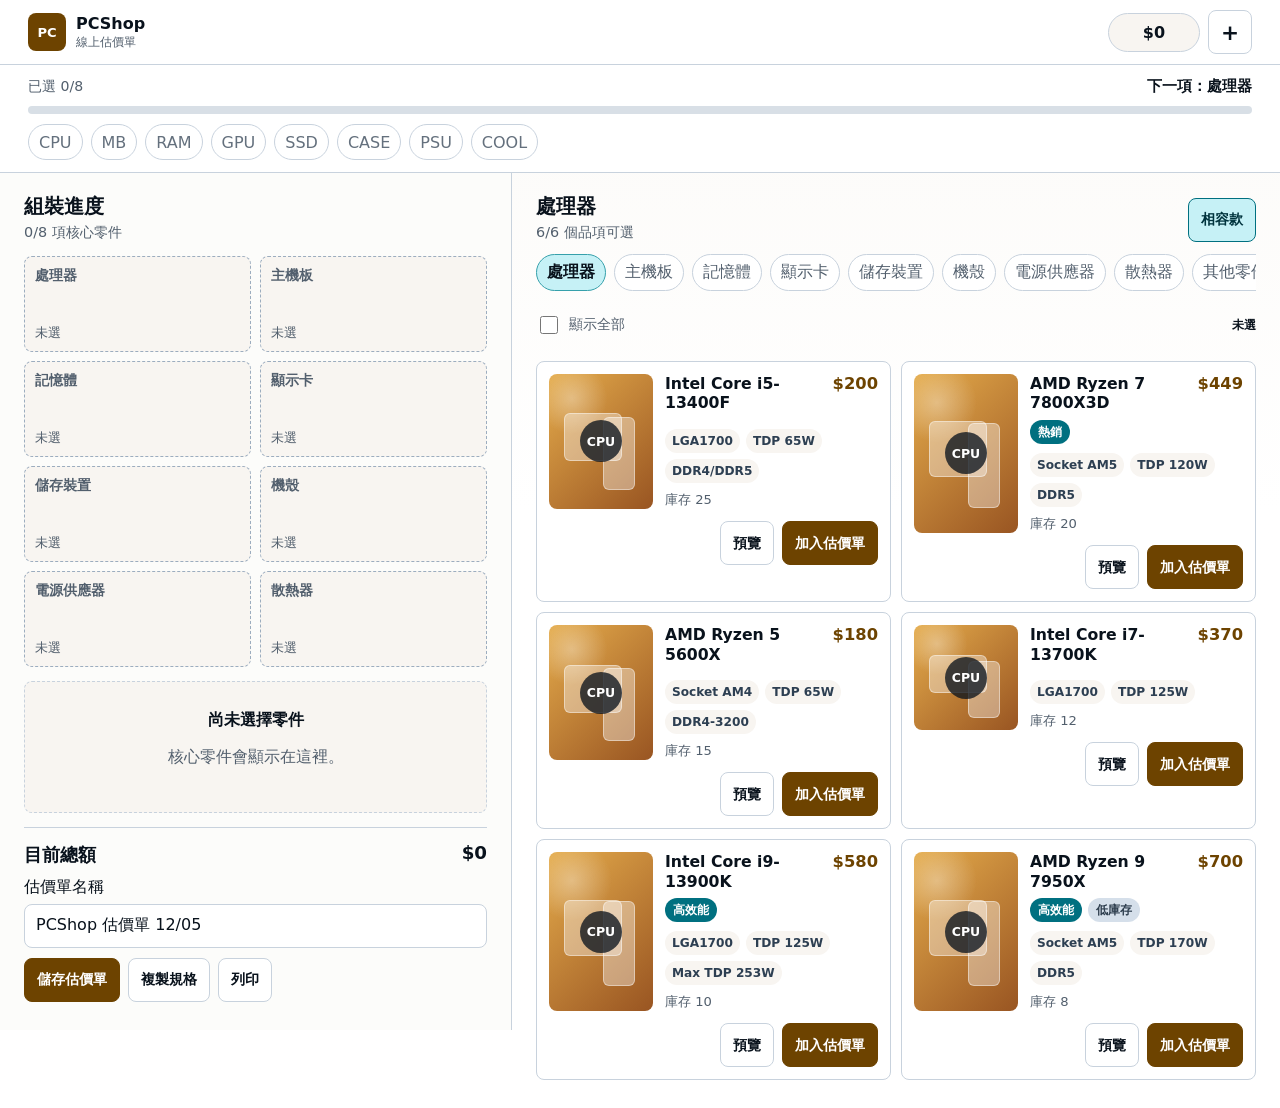
==== index.html @ 43b98b74 "Initial PCShop frontend" ====
<!doctype html>
<html lang="zh-Hant">
  <head>
    <meta charset="UTF-8" />
    <meta name="viewport" content="width=device-width, initial-scale=1.0" />
    <title>PCShop 線上估價單</title>
    <link rel="stylesheet" href="styles.css" />
  </head>
  <body data-view="picker">
    <div class="app-frame">
      <header class="topbar">
        <a class="brand" href="#" aria-label="PCShop 線上估價單首頁">
          <span class="brand-mark" aria-hidden="true">PC</span>
          <span>
            <strong>PCShop</strong>
            <small>線上估價單</small>
          </span>
        </a>
        <div class="topbar-actions">
          <output id="topTotal" class="total-pill" aria-live="polite">$0</output>
          <button class="icon-button" type="button" id="saveQuoteTop" aria-label="儲存估價單" title="儲存估價單">
            <span aria-hidden="true">+</span>
          </button>
        </div>
      </header>

      <section class="progress-strip" aria-label="組裝進度">
        <div class="progress-copy">
          <span id="progressCount">已選 0/8</span>
          <strong id="progressHint">先選擇處理器</strong>
        </div>
        <div class="progress-meter" aria-hidden="true">
          <span id="progressFill"></span>
        </div>
        <div id="progressSteps" class="progress-steps"></div>
      </section>

      <div id="notice" class="notice" hidden></div>

      <main class="app-shell">
        <aside id="overviewPanel" class="overview-panel" aria-label="組裝進度總覽"></aside>
        <section id="workspace" class="workspace" aria-label="挑選零件"></section>
      </main>
    </div>

    <nav class="bottom-nav" aria-label="主要導覽">
      <button type="button" data-view-target="overview" aria-label="組裝進度">
        <span aria-hidden="true">▦</span>
        <b>進度</b>
      </button>
      <button type="button" data-view-target="picker" aria-label="挑選零件">
        <span aria-hidden="true">⌕</span>
        <b>挑選</b>
      </button>
      <button type="button" data-view-target="saved" aria-label="我的估價單">
        <span aria-hidden="true">□</span>
        <b>估價單</b>
      </button>
    </nav>

    <dialog id="productDialog" class="product-dialog" aria-label="產品完整介紹"></dialog>

    <script src="script.js" defer></script>
  </body>
</html>
---- styles.css ----
:root {
  color-scheme: light;
  --bg: oklch(1 0 0);
  --surface: oklch(0.972 0.006 80);
  --surface-strong: oklch(0.94 0.012 80);
  --ink: oklch(0.18 0.025 250);
  --muted: oklch(0.48 0.028 250);
  --line: oklch(0.86 0.018 250);
  --primary: oklch(0.62 0.14 78);
  --primary-dark: oklch(0.42 0.105 76);
  --accent: oklch(0.48 0.13 205);
  --accent-soft: oklch(0.93 0.045 205);
  --danger: oklch(0.56 0.18 28);
  --danger-soft: oklch(0.95 0.045 28);
  --warning: oklch(0.72 0.145 82);
  --warning-soft: oklch(0.96 0.055 88);
  --success: oklch(0.55 0.13 154);
  --success-soft: oklch(0.94 0.05 154);
  --radius: 8px;
  --shadow-tight: 0 4px 8px oklch(0.3 0.03 250 / 0.08);
  --tap: 44px;
  font-family: Inter, ui-sans-serif, system-ui, -apple-system, BlinkMacSystemFont, "Segoe UI", sans-serif;
}

* {
  box-sizing: border-box;
}

html {
  min-height: 100%;
  background: var(--bg);
  color: var(--ink);
}

body {
  min-height: 100%;
  margin: 0;
  background:
    linear-gradient(180deg, oklch(0.985 0.004 80), var(--bg) 32rem),
    var(--bg);
  color: var(--ink);
}

button,
input {
  font: inherit;
}

button {
  cursor: pointer;
}

button:disabled {
  cursor: not-allowed;
}

button:focus-visible,
a:focus-visible,
summary:focus-visible,
input:focus-visible {
  outline: 3px solid oklch(0.74 0.13 205 / 0.55);
  outline-offset: 2px;
}

.app-frame {
  min-height: 100vh;
  padding-bottom: 82px;
}

.topbar {
  position: sticky;
  top: 0;
  z-index: 20;
  display: flex;
  align-items: center;
  justify-content: space-between;
  gap: 16px;
  min-height: 64px;
  padding: 10px max(16px, env(safe-area-inset-left)) 10px max(16px, env(safe-area-inset-right));
  background: oklch(1 0 0 / 0.94);
  border-bottom: 1px solid var(--line);
  backdrop-filter: blur(10px);
}

.brand {
  display: inline-flex;
  align-items: center;
  gap: 10px;
  color: inherit;
  text-decoration: none;
}

.brand-mark {
  display: grid;
  place-items: center;
  width: 38px;
  height: 38px;
  border-radius: var(--radius);
  background: var(--primary-dark);
  color: white;
  font-size: 0.82rem;
  font-weight: 800;
  letter-spacing: 0;
}

.brand strong,
.brand small {
  display: block;
  line-height: 1.1;
}

.brand strong {
  font-size: 1rem;
}

.brand small {
  margin-top: 3px;
  color: var(--muted);
  font-size: 0.78rem;
}

.topbar-actions {
  display: inline-flex;
  align-items: center;
  gap: 8px;
}

.total-pill {
  min-width: 92px;
  padding: 9px 12px;
  border: 1px solid var(--line);
  border-radius: 999px;
  background: var(--surface);
  color: var(--ink);
  font-weight: 800;
  text-align: center;
}

.icon-button {
  display: inline-grid;
  place-items: center;
  width: var(--tap);
  height: var(--tap);
  border: 1px solid var(--line);
  border-radius: var(--radius);
  background: var(--bg);
  color: var(--ink);
  font-size: 1.35rem;
  font-weight: 700;
}

.icon-button:hover,
.ghost-button:hover,
.secondary-button:hover {
  border-color: oklch(0.73 0.06 250);
  background: var(--surface);
}

.progress-strip {
  position: sticky;
  top: 64px;
  z-index: 18;
  display: grid;
  gap: 10px;
  padding: 12px 16px;
  background: oklch(1 0 0 / 0.92);
  border-bottom: 1px solid var(--line);
  backdrop-filter: blur(10px);
}

.progress-copy {
  display: flex;
  align-items: baseline;
  justify-content: space-between;
  gap: 12px;
  color: var(--muted);
  font-size: 0.88rem;
}

.progress-copy strong {
  color: var(--ink);
  font-size: 0.92rem;
  text-align: right;
}

.progress-meter {
  height: 8px;
  overflow: hidden;
  border-radius: 999px;
  background: oklch(0.9 0.012 250);
}

.progress-meter span {
  display: block;
  width: 0%;
  height: 100%;
  border-radius: inherit;
  background: linear-gradient(90deg, var(--primary-dark), var(--accent));
  transition: width 180ms ease-out;
}

.progress-steps,
.category-tabs {
  display: flex;
  gap: 8px;
  overflow-x: auto;
  scrollbar-width: none;
  -webkit-overflow-scrolling: touch;
}

.progress-steps::-webkit-scrollbar,
.category-tabs::-webkit-scrollbar {
  display: none;
}

.step-button,
.category-tab {
  min-height: 36px;
  padding: 7px 10px;
  border: 1px solid var(--line);
  border-radius: 999px;
  background: var(--bg);
  color: var(--muted);
  white-space: nowrap;
}

.step-button.is-selected,
.category-tab.is-active {
  border-color: oklch(0.65 0.095 205);
  background: var(--accent-soft);
  color: var(--ink);
  font-weight: 750;
}

.step-button.is-empty {
  color: oklch(0.54 0.025 250);
}

.notice {
  position: sticky;
  top: 154px;
  z-index: 19;
  margin: 0;
  padding: 10px 16px;
  border-bottom: 1px solid;
  font-weight: 700;
}

.notice.is-danger {
  border-color: oklch(0.76 0.08 28);
  background: var(--danger-soft);
  color: oklch(0.38 0.14 28);
}

.notice.is-warning {
  border-color: oklch(0.8 0.12 82);
  background: var(--warning-soft);
  color: oklch(0.35 0.085 72);
}

.notice.is-success {
  border-color: oklch(0.78 0.08 154);
  background: var(--success-soft);
  color: oklch(0.34 0.09 154);
}

.app-shell {
  display: block;
}

.overview-panel,
.workspace {
  padding: 16px;
}

body[data-view="picker"] .overview-panel,
body[data-view="saved"] .overview-panel {
  display: none;
}

body[data-view="overview"] .workspace {
  display: none;
}

.view-header {
  display: grid;
  gap: 12px;
  margin-bottom: 14px;
}

.view-heading {
  display: flex;
  align-items: flex-end;
  justify-content: space-between;
  gap: 12px;
}

.view-heading h1,
.view-heading h2,
.panel-title h2 {
  margin: 0;
  color: var(--ink);
  font-size: 1.24rem;
  line-height: 1.2;
  text-wrap: balance;
}

.view-heading p,
.panel-title p {
  margin: 4px 0 0;
  color: var(--muted);
  font-size: 0.9rem;
}

.toolbar {
  display: flex;
  align-items: center;
  justify-content: space-between;
  gap: 10px;
}

.switch-control {
  display: inline-flex;
  align-items: center;
  gap: 8px;
  min-height: var(--tap);
  color: var(--muted);
  font-size: 0.88rem;
}

.switch-control input {
  width: 18px;
  height: 18px;
  accent-color: var(--accent);
}

.product-list {
  display: grid;
  gap: 10px;
}

.product-card,
.selected-row,
.quote-row {
  border: 1px solid var(--line);
  border-radius: var(--radius);
  background: var(--bg);
}

.product-card {
  overflow: hidden;
  transition: border-color 160ms ease-out, background-color 160ms ease-out, transform 160ms ease-out;
}

.product-card.is-incompatible {
  background: oklch(0.98 0.004 250);
}

.product-card.is-incompatible .product-summary {
  opacity: 0.62;
}

.product-card.is-selected {
  border-color: var(--accent);
  background: oklch(0.985 0.012 205);
}

.product-card.is-expanded {
  border-color: oklch(0.7 0.09 205);
}

.product-summary {
  display: grid;
  grid-template-columns: 86px minmax(0, 1fr);
  gap: 12px;
  min-height: 112px;
  padding: 12px;
}

.product-art {
  position: relative;
  display: grid;
  place-items: center;
  overflow: hidden;
  min-height: 86px;
  border-radius: var(--radius);
  background:
    radial-gradient(circle at 22% 18%, oklch(1 0 0 / 0.34), transparent 26%),
    linear-gradient(135deg, var(--art-a), var(--art-b));
}

.product-art::before,
.product-art::after {
  content: "";
  position: absolute;
  border-radius: 6px;
  background: oklch(1 0 0 / 0.38);
  border: 1px solid oklch(1 0 0 / 0.42);
}

.product-art::before {
  width: 54%;
  height: 34%;
  transform: translate(-8px, -4px);
}

.product-art::after {
  width: 28%;
  height: 52%;
  transform: translate(18px, 12px);
}

.product-art span {
  position: relative;
  z-index: 1;
  display: grid;
  place-items: center;
  width: 42px;
  height: 42px;
  border-radius: 50%;
  background: oklch(0.18 0.025 250 / 0.76);
  color: white;
  font-size: 0.78rem;
  font-weight: 850;
  letter-spacing: 0;
}

.tone-amber { --art-a: oklch(0.78 0.13 78); --art-b: oklch(0.52 0.11 54); }
.tone-blue { --art-a: oklch(0.66 0.12 224); --art-b: oklch(0.42 0.11 250); }
.tone-violet { --art-a: oklch(0.64 0.13 292); --art-b: oklch(0.42 0.1 250); }
.tone-green { --art-a: oklch(0.68 0.12 150); --art-b: oklch(0.48 0.1 180); }
.tone-cyan { --art-a: oklch(0.72 0.12 205); --art-b: oklch(0.48 0.12 230); }
.tone-red { --art-a: oklch(0.69 0.14 28); --art-b: oklch(0.5 0.12 12); }
.tone-slate { --art-a: oklch(0.58 0.06 250); --art-b: oklch(0.34 0.04 250); }
.tone-teal { --art-a: oklch(0.68 0.12 178); --art-b: oklch(0.43 0.09 198); }
.tone-neutral { --art-a: oklch(0.7 0.035 250); --art-b: oklch(0.44 0.035 250); }

.product-main {
  min-width: 0;
}

.product-title-line {
  display: flex;
  align-items: flex-start;
  justify-content: space-between;
  gap: 8px;
}

.product-title-line h3 {
  margin: 0;
  font-size: 0.98rem;
  line-height: 1.25;
  text-wrap: pretty;
}

.price {
  color: var(--primary-dark);
  font-size: 1.02rem;
  font-weight: 850;
  white-space: nowrap;
}

.badges,
.spec-chips,
.issue-list {
  display: flex;
  flex-wrap: wrap;
  gap: 6px;
}

.badges {
  margin-top: 7px;
}

.badge,
.chip,
.status-pill {
  display: inline-flex;
  align-items: center;
  min-height: 24px;
  border-radius: 999px;
  font-size: 0.76rem;
  font-weight: 750;
  line-height: 1;
}

.badge {
  padding: 5px 8px;
  background: var(--accent);
  color: white;
}

.badge.is-restrict {
  background: var(--danger);
}

.badge.is-muted {
  background: oklch(0.9 0.018 250);
  color: oklch(0.36 0.035 250);
}

.spec-chips {
  margin-top: 9px;
}

.chip {
  padding: 5px 7px;
  background: var(--surface);
  color: oklch(0.36 0.04 250);
}

.stock-line {
  margin: 8px 0 0;
  color: var(--muted);
  font-size: 0.82rem;
}

.card-actions,
.detail-actions,
.quote-actions {
  display: flex;
  gap: 8px;
  align-items: center;
  flex-wrap: wrap;
}

.card-actions {
  grid-column: 1 / -1;
  justify-content: flex-end;
}

.primary-button,
.secondary-button,
.ghost-button,
.danger-button {
  display: inline-flex;
  align-items: center;
  justify-content: center;
  gap: 7px;
  min-height: var(--tap);
  padding: 9px 12px;
  border-radius: var(--radius);
  font-size: 0.9rem;
  font-weight: 800;
  text-decoration: none;
}

.primary-button {
  border: 1px solid var(--primary-dark);
  background: var(--primary-dark);
  color: white;
}

.primary-button:hover {
  background: oklch(0.36 0.105 76);
}

.primary-button:disabled {
  border-color: oklch(0.8 0.018 250);
  background: oklch(0.9 0.012 250);
  color: oklch(0.52 0.025 250);
}

.secondary-button {
  border: 1px solid var(--accent);
  background: var(--accent-soft);
  color: oklch(0.28 0.085 205);
}

.ghost-button {
  border: 1px solid var(--line);
  background: var(--bg);
  color: var(--ink);
}

.danger-button {
  border: 1px solid oklch(0.68 0.11 28);
  background: var(--danger-soft);
  color: oklch(0.36 0.13 28);
}

.product-extra {
  display: grid;
  gap: 12px;
  padding: 0 12px 12px;
}

.mini-gallery {
  display: grid;
  grid-template-columns: repeat(3, minmax(0, 1fr));
  gap: 8px;
}

.gallery-tile {
  min-height: 72px;
  border-radius: var(--radius);
  background:
    linear-gradient(135deg, oklch(1 0 0 / 0.36), transparent),
    linear-gradient(135deg, var(--art-a), var(--art-b));
  border: 1px solid oklch(1 0 0 / 0.42);
}

.spec-table {
  display: grid;
  grid-template-columns: repeat(2, minmax(0, 1fr));
  gap: 8px;
}

.spec-item {
  min-height: 52px;
  padding: 9px;
  border-radius: var(--radius);
  background: var(--surface);
}

.spec-item dt {
  color: var(--muted);
  font-size: 0.75rem;
}

.spec-item dd {
  margin: 4px 0 0;
  font-weight: 800;
}

.issue-list {
  margin: 0;
  padding: 0;
  list-style: none;
}

.issue-list li {
  width: 100%;
  padding: 9px 10px;
  border-radius: var(--radius);
  font-size: 0.88rem;
  font-weight: 700;
}

.issue-list .hard {
  background: var(--danger-soft);
  color: oklch(0.36 0.13 28);
}

.issue-list .soft {
  background: var(--warning-soft);
  color: oklch(0.34 0.08 72);
}

.panel-title {
  margin-bottom: 14px;
}

.build-map {
  display: grid;
  grid-template-columns: repeat(2, minmax(0, 1fr));
  gap: 9px;
  margin-bottom: 14px;
}

.part-slot {
  display: grid;
  align-content: space-between;
  min-height: 96px;
  padding: 10px;
  border: 1px dashed oklch(0.74 0.032 250);
  border-radius: var(--radius);
  background: var(--surface);
  color: var(--muted);
  text-align: left;
}

.part-slot.is-filled {
  border-style: solid;
  border-color: oklch(0.69 0.09 205);
  background: var(--accent-soft);
  color: var(--ink);
}

.part-slot b {
  display: block;
  font-size: 0.86rem;
}

.part-slot span {
  display: block;
  margin-top: 8px;
  font-size: 0.8rem;
  line-height: 1.25;
}

.selected-list,
.quote-list {
  display: grid;
  gap: 9px;
}

.selected-row,
.quote-row {
  display: grid;
  gap: 8px;
  padding: 10px;
}

.selected-row-header,
.quote-row-header {
  display: flex;
  justify-content: space-between;
  gap: 8px;
}

.selected-row h3,
.quote-row h3 {
  margin: 0;
  font-size: 0.92rem;
}

.selected-row p,
.quote-row p {
  margin: 3px 0 0;
  color: var(--muted);
  font-size: 0.82rem;
}

.quote-total {
  display: grid;
  gap: 10px;
  margin-top: 14px;
  padding-top: 14px;
  border-top: 1px solid var(--line);
}

.quote-total strong {
  display: flex;
  justify-content: space-between;
  gap: 12px;
  font-size: 1.14rem;
}

.quote-name {
  display: grid;
  gap: 6px;
}

.quote-name label {
  color: var(--muted);
  font-size: 0.82rem;
  font-weight: 750;
}

.quote-name input {
  width: 100%;
  min-height: var(--tap);
  padding: 9px 11px;
  border: 1px solid var(--line);
  border-radius: var(--radius);
  background: var(--bg);
  color: var(--ink);
}

.empty-state,
.loading-state {
  padding: 28px 16px;
  border: 1px dashed var(--line);
  border-radius: var(--radius);
  background: var(--surface);
  color: var(--muted);
  text-align: center;
}

.empty-state h2,
.loading-state h2 {
  margin: 0 0 8px;
  color: var(--ink);
  font-size: 1rem;
}

.bottom-nav {
  position: fixed;
  right: 0;
  bottom: 0;
  left: 0;
  z-index: 30;
  display: grid;
  grid-template-columns: repeat(3, 1fr);
  padding: 8px max(12px, env(safe-area-inset-right)) max(8px, env(safe-area-inset-bottom)) max(12px, env(safe-area-inset-left));
  border-top: 1px solid var(--line);
  background: oklch(1 0 0 / 0.95);
  backdrop-filter: blur(10px);
}

.bottom-nav button {
  display: grid;
  place-items: center;
  gap: 3px;
  min-height: 52px;
  border: 0;
  border-radius: var(--radius);
  background: transparent;
  color: var(--muted);
  font-size: 0.78rem;
  font-weight: 800;
}

.bottom-nav span {
  font-size: 1.12rem;
  line-height: 1;
}

body[data-view="overview"] .bottom-nav [data-view-target="overview"],
body[data-view="picker"] .bottom-nav [data-view-target="picker"],
body[data-view="saved"] .bottom-nav [data-view-target="saved"] {
  background: var(--accent-soft);
  color: var(--ink);
}

.product-dialog {
  width: min(100vw, 760px);
  max-width: none;
  max-height: none;
  margin: auto;
  padding: 0;
  border: 1px solid var(--line);
  border-radius: 12px;
  background: var(--bg);
  color: var(--ink);
}

.product-dialog::backdrop {
  background: oklch(0.16 0.03 250 / 0.62);
}

.dialog-shell {
  display: grid;
  max-height: min(88vh, 820px);
  overflow: auto;
}

.dialog-hero {
  min-height: 220px;
  padding: 18px;
  background:
    radial-gradient(circle at 78% 24%, oklch(1 0 0 / 0.28), transparent 24%),
    linear-gradient(135deg, var(--art-a), var(--art-b));
  color: white;
}

.dialog-top {
  display: flex;
  justify-content: space-between;
  gap: 12px;
}

.dialog-close {
  display: grid;
  place-items: center;
  width: var(--tap);
  height: var(--tap);
  border: 1px solid oklch(1 0 0 / 0.42);
  border-radius: var(--radius);
  background: oklch(1 0 0 / 0.16);
  color: white;
  font-size: 1.3rem;
}

.dialog-hero h2 {
  max-width: 18ch;
  margin: 42px 0 8px;
  font-size: 1.55rem;
  line-height: 1.15;
  text-wrap: balance;
}

.dialog-hero p {
  max-width: 58ch;
  margin: 0;
  color: oklch(1 0 0 / 0.88);
}

.dialog-body {
  display: grid;
  gap: 16px;
  padding: 16px;
}

.dialog-grid {
  display: grid;
  gap: 12px;
}

.dialog-section h3 {
  margin: 0 0 9px;
  font-size: 1rem;
}

.full-specs {
  width: 100%;
  border-collapse: collapse;
  overflow: hidden;
  border: 1px solid var(--line);
  border-radius: var(--radius);
}

.full-specs th,
.full-specs td {
  padding: 10px;
  border-bottom: 1px solid var(--line);
  text-align: left;
  vertical-align: top;
}

.full-specs th {
  width: 36%;
  color: var(--muted);
  font-weight: 750;
}

.full-specs tr:last-child th,
.full-specs tr:last-child td {
  border-bottom: 0;
}

@media (prefers-reduced-motion: reduce) {
  *,
  *::before,
  *::after {
    scroll-behavior: auto !important;
    transition-duration: 0.001ms !important;
    animation-duration: 0.001ms !important;
    animation-iteration-count: 1 !important;
  }
}

@media (min-width: 720px) {
  .product-list {
    grid-template-columns: repeat(2, minmax(0, 1fr));
  }

  .product-summary {
    grid-template-columns: 104px minmax(0, 1fr);
  }
}

@media (min-width: 1024px) {
  .app-frame {
    padding-bottom: 0;
  }

  .topbar {
    padding-inline: 28px;
  }

  .progress-strip {
    top: 64px;
    padding-inline: 28px;
  }

  .notice {
    top: 154px;
    padding-inline: 28px;
  }

  .app-shell {
    display: grid;
    grid-template-columns: minmax(340px, 40%) minmax(0, 60%);
    align-items: start;
    max-width: 1440px;
    margin: 0 auto;
  }

  body[data-view="picker"] .overview-panel,
  body[data-view="saved"] .overview-panel,
  body[data-view="overview"] .overview-panel {
    position: sticky;
    top: 154px;
    display: block;
    min-height: calc(100vh - 154px);
    border-right: 1px solid var(--line);
    background: oklch(0.99 0.002 80);
  }

  body[data-view="overview"] .workspace {
    display: block;
  }

  .overview-panel,
  .workspace {
    padding: 22px 24px 28px;
  }

  .workspace {
    min-width: 0;
  }

  .bottom-nav {
    display: none;
  }

  .product-list {
    grid-template-columns: repeat(2, minmax(280px, 1fr));
  }

  .dialog-grid {
    grid-template-columns: minmax(0, 1fr) minmax(260px, 0.72fr);
    align-items: start;
  }
}
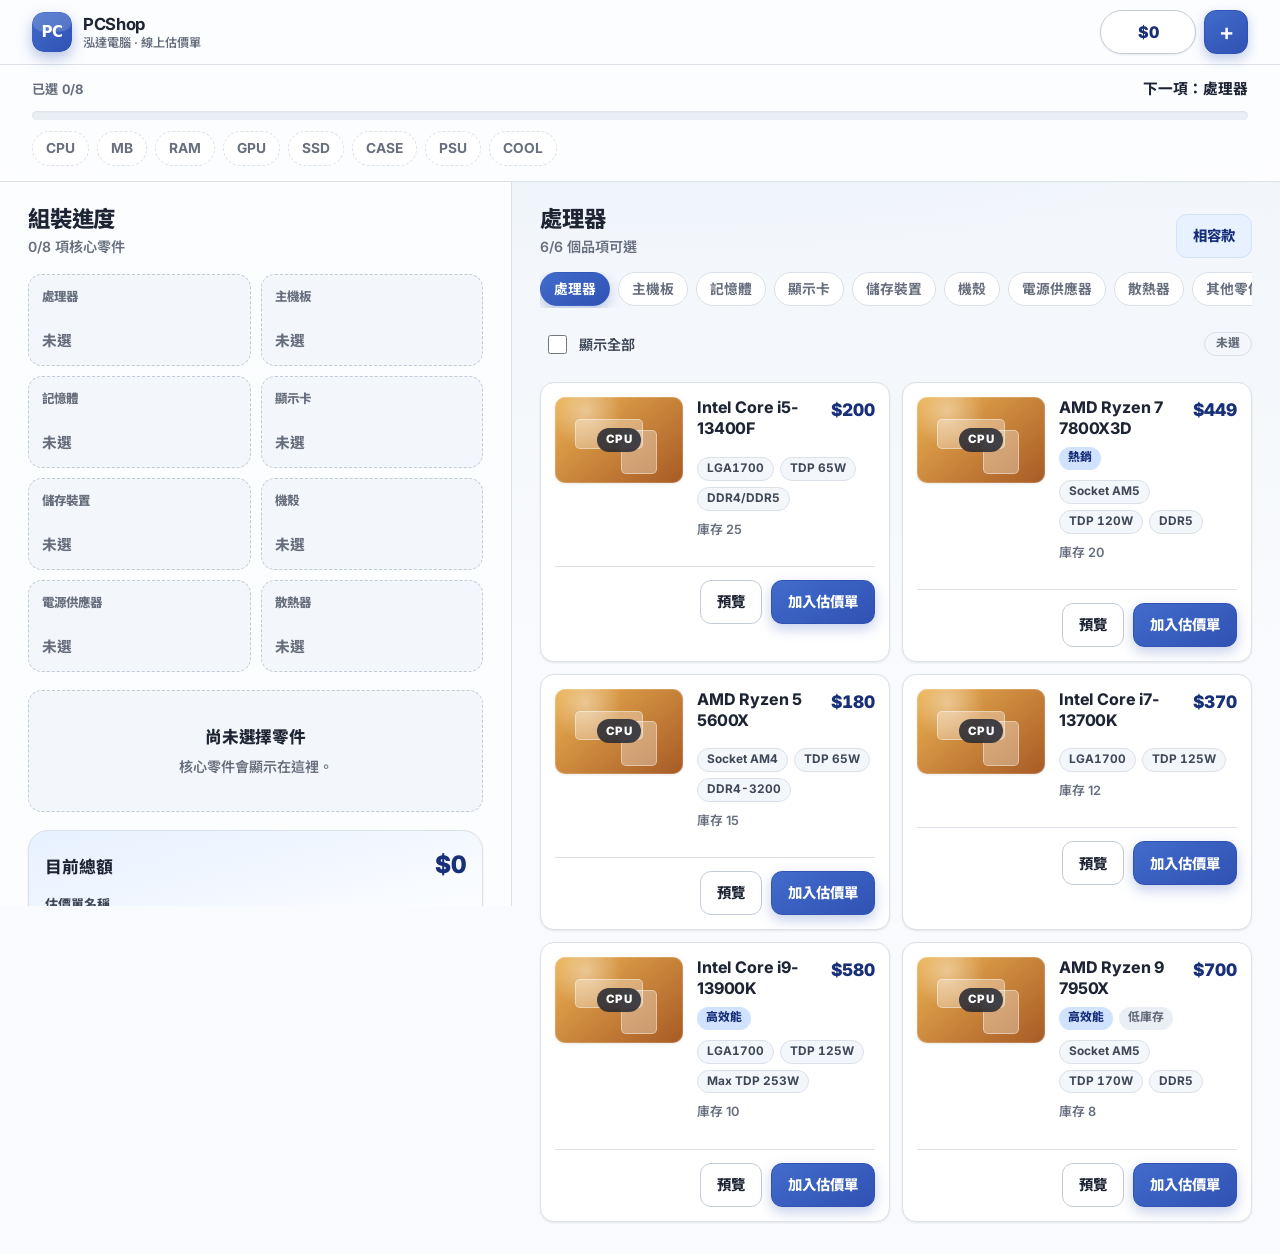
==== commit 205132ba: "design: adopt 泓達電腦 PCShop design system (tokens, fonts, brand assets) 實作 Claude Design 匯出的設計系統相關面向： " ====
--- a/index.html
+++ b/index.html
@@ -3,17 +3,19 @@
   <head>
     <meta charset="UTF-8" />
     <meta name="viewport" content="width=device-width, initial-scale=1.0" />
-    <title>PCShop 線上估價單</title>
+    <title>PCShop · 泓達電腦 線上估價單</title>
+    <link rel="icon" href="assets/logo-mark.svg" type="image/svg+xml" />
+    <link rel="stylesheet" href="colors_and_type.css" />
     <link rel="stylesheet" href="styles.css" />
   </head>
   <body data-view="picker">
     <div class="app-frame">
       <header class="topbar">
-        <a class="brand" href="#" aria-label="PCShop 線上估價單首頁">
-          <span class="brand-mark" aria-hidden="true">PC</span>
+        <a class="brand" href="#" aria-label="PCShop · 泓達電腦 線上估價單首頁">
+          <img class="brand-mark" src="assets/logo-mark.svg" alt="" aria-hidden="true" width="40" height="40" />
           <span>
             <strong>PCShop</strong>
-            <small>線上估價單</small>
+            <small>泓達電腦 · 線上估價單</small>
           </span>
         </a>
         <div class="topbar-actions">
--- a/colors_and_type.css
+++ b/colors_and_type.css
@@ -0,0 +1,178 @@
+/* =========================================================================
+   泓達電腦 · PCShop 線上估價單 — 設計基礎 (Design Tokens)
+   設計語彙：沉穩、精準、守護 (calm / precise / protective)
+   來源：Claude Design「泓達電腦 PCShop 設計系統」之 colors_and_type.css。
+   色彩以 oklch 定義，行動優先、WCAG AA 對比。調整外觀請優先改本檔 :root。
+   ========================================================================= */
+
+/* Inter 為產品實際使用字體；Noto Sans TC 提供繁體中文字符。
+   兩者皆載入自 Google Fonts CDN。若需離線使用，請改為自架字體檔。 */
+@import url("https://fonts.googleapis.com/css2?family=Inter:wght@400;500;600;700;800;900&family=Noto+Sans+TC:wght@400;500;700;900&display=swap");
+
+:root {
+  color-scheme: light;
+
+  /* ---------------------------------------------------------- 中性色 */
+  /* 帶冷調的板岩灰，安靜不刺眼 */
+  --bg:           oklch(0.985 0.004 256);
+  --bg-2:         oklch(0.965 0.008 256);
+  --surface:      oklch(1 0 0);
+  --surface-2:    oklch(0.972 0.006 256);
+  --surface-3:    oklch(0.95 0.011 256);
+  --ink:          oklch(0.26 0.03 264);   /* 主文字 */
+  --ink-soft:     oklch(0.4 0.03 264);    /* 次文字 */
+  --muted:        oklch(0.54 0.025 264);  /* 輔助 / 標籤文字 */
+  --line:         oklch(0.905 0.012 264); /* 一般分隔線 */
+  --line-strong:  oklch(0.84 0.02 264);   /* 強調邊框 */
+
+  /* ---------------------------------------------------------- 品牌色 */
+  /* 沉穩可信的靛藍，像一位安靜的店員 */
+  --brand:        oklch(0.55 0.155 264);
+  --brand-strong: oklch(0.47 0.16 266);
+  --brand-ink:    oklch(0.34 0.13 266);   /* 品牌色文字 (AA on light) */
+  --brand-tint:   oklch(0.955 0.028 264); /* 最淺品牌底 */
+  --brand-tint-2: oklch(0.91 0.05 264);   /* 品牌膠囊底 */
+
+  /* ---------------------------------------------------- 輔助 / 語意色 */
+  /* 青藍 — 代表「相容 / 通過」 */
+  --accent:       oklch(0.62 0.11 214);
+  --accent-tint:  oklch(0.95 0.035 214);
+
+  --success:      oklch(0.57 0.13 158);
+  --success-ink:  oklch(0.4 0.12 158);
+  --success-tint: oklch(0.95 0.05 158);
+  --warning:      oklch(0.72 0.15 80);
+  --warning-ink:  oklch(0.46 0.11 70);
+  --warning-tint: oklch(0.955 0.06 86);
+  --danger:       oklch(0.57 0.2 25);
+  --danger-ink:   oklch(0.45 0.17 26);
+  --danger-tint:  oklch(0.955 0.045 25);
+
+  /* ---------------------------------------- 產品色調 (縮圖漸層 a→b) */
+  /* 每個零件大類有固定色調，用於縮圖 / hero 漸層。 */
+  --tone-amber-a:   oklch(0.8 0.13 78);   --tone-amber-b:   oklch(0.55 0.12 52);  /* CPU */
+  --tone-blue-a:    oklch(0.68 0.12 234); --tone-blue-b:    oklch(0.44 0.12 262); /* 主機板 */
+  --tone-violet-a:  oklch(0.66 0.14 296); --tone-violet-b:  oklch(0.44 0.12 280); /* 顯示卡 */
+  --tone-green-a:   oklch(0.72 0.13 156); --tone-green-b:   oklch(0.5 0.1 178);   /* 記憶體 */
+  --tone-cyan-a:    oklch(0.75 0.12 210); --tone-cyan-b:    oklch(0.5 0.12 234);  /* 儲存裝置 */
+  --tone-red-a:     oklch(0.7 0.16 28);   --tone-red-b:     oklch(0.52 0.14 14);  /* 散熱器 */
+  --tone-slate-a:   oklch(0.62 0.05 256); --tone-slate-b:   oklch(0.38 0.04 262); /* 電源 */
+  --tone-teal-a:    oklch(0.72 0.12 184); --tone-teal-b:    oklch(0.46 0.09 200); /* 機殼 */
+  --tone-neutral-a: oklch(0.72 0.03 256); --tone-neutral-b: oklch(0.46 0.03 262); /* 其他 */
+
+  /* ------------------------------------------------------ 圓角 / 半徑 */
+  --radius:       14px;  /* 卡片、按鈕容器 */
+  --radius-sm:    10px;  /* 縮圖、規格格、輸入框 */
+  --radius-lg:    20px;  /* 總額卡、桌面對話框 */
+  --radius-pill:  999px; /* 膠囊、徽章、進度條 */
+
+  /* ----------------------------------------------------------- 陰影 */
+  --shadow-sm: 0 1px 2px oklch(0.3 0.04 264 / 0.05), 0 1px 3px oklch(0.3 0.04 264 / 0.05);
+  --shadow-md: 0 6px 16px oklch(0.3 0.04 264 / 0.08), 0 2px 5px oklch(0.3 0.04 264 / 0.05);
+  --shadow-lg: 0 18px 48px oklch(0.28 0.05 264 / 0.22);
+  /* 品牌按鈕專用投影 (靛藍光暈) */
+  --shadow-brand:    0 5px 13px oklch(0.47 0.16 266 / 0.28);
+  --shadow-brand-lg: 0 8px 18px oklch(0.47 0.16 266 / 0.36);
+
+  /* -------------------------------------------------- 尺寸 / 版面常數 */
+  --tap:       44px;  /* 最小拇指熱區 */
+  --topbar-h:  64px;
+  --strip-h:   112px; /* 進度條區概估高度 */
+
+  /* ----------------------------------------------------------- 字體 */
+  --font-sans: "Inter", ui-sans-serif, system-ui, -apple-system, BlinkMacSystemFont,
+    "Segoe UI", "Noto Sans TC", "PingFang TC", "Microsoft JhengHei", sans-serif;
+  --font: var(--font-sans); /* 別名，相容原始碼 */
+
+  /* 字重 (Inter / Noto Sans TC variable) */
+  --w-regular:  400;
+  --w-medium:   500;
+  --w-semibold: 650;
+  --w-bold:     700;
+  --w-heavy:    800;
+  --w-black:    850;
+
+  /* ---------------------------------------------- 語意字級 (type ramp) */
+  /* 行動優先；桌面端僅放大 view-heading。單位 rem，根 16px。 */
+  --t-hero:       1.6rem;   /* 對話框大標 */
+  --t-h1:         1.4rem;   /* 頁面主標 (view-heading) */
+  --t-display-md: 1.5rem;   /* 總額數字 */
+  --t-h3:         1.04rem;  /* 區段標題 / dialog-section */
+  --t-title:      1rem;     /* 產品卡標題 */
+  --t-price:      1.08rem;  /* 價格 */
+  --t-body:       1rem;     /* 內文 */
+  --t-sm:         0.88rem;  /* 次要文字 / 按鈕 */
+  --t-xs:         0.82rem;  /* 說明 / 計數 */
+  --t-2xs:        0.74rem;  /* 徽章 / chip / 標籤 */
+
+  --leading-tight: 1.15;
+  --leading-snug:  1.3;
+  --leading-body:  1.5;
+  --tracking-tight: -0.02em;
+  --tracking-h:     -0.01em;
+
+  font-family: var(--font-sans);
+}
+
+/* =========================================================================
+   語意排版 helper class — 可直接套用於任一元素
+   ========================================================================= */
+
+.t-hero {
+  font-size: var(--t-hero);
+  font-weight: var(--w-heavy);
+  line-height: var(--leading-tight);
+  letter-spacing: var(--tracking-h);
+  text-wrap: balance;
+}
+.t-h1 {
+  font-size: var(--t-h1);
+  font-weight: var(--w-heavy);
+  line-height: var(--leading-tight);
+  letter-spacing: var(--tracking-h);
+  text-wrap: balance;
+}
+.t-h3 {
+  font-size: var(--t-h3);
+  font-weight: var(--w-heavy);
+  line-height: var(--leading-snug);
+  letter-spacing: var(--tracking-h);
+}
+.t-title {
+  font-size: var(--t-title);
+  font-weight: 750;
+  line-height: var(--leading-snug);
+  text-wrap: pretty;
+}
+.t-price {
+  font-size: var(--t-price);
+  font-weight: var(--w-black);
+  font-variant-numeric: tabular-nums;
+  color: var(--brand-ink);
+}
+.t-display {
+  font-size: var(--t-display-md);
+  font-weight: var(--w-black);
+  font-variant-numeric: tabular-nums;
+  color: var(--brand-ink);
+}
+.t-body {
+  font-size: var(--t-body);
+  font-weight: var(--w-regular);
+  line-height: var(--leading-body);
+  color: var(--ink);
+}
+.t-muted {
+  font-size: var(--t-xs);
+  font-weight: var(--w-semibold);
+  color: var(--muted);
+}
+.t-label {
+  font-size: var(--t-2xs);
+  font-weight: var(--w-heavy);
+  letter-spacing: 0.01em;
+  color: var(--muted);
+}
+
+/* 數字一律使用 tabular-nums，價格 / 規格對齊不跳動 */
+.tnum { font-variant-numeric: tabular-nums; }
--- a/styles.css
+++ b/styles.css
@@ -1,26 +1,11 @@
-:root {
-  color-scheme: light;
-  --bg: oklch(1 0 0);
-  --surface: oklch(0.972 0.006 80);
-  --surface-strong: oklch(0.94 0.012 80);
-  --ink: oklch(0.18 0.025 250);
-  --muted: oklch(0.48 0.028 250);
-  --line: oklch(0.86 0.018 250);
-  --primary: oklch(0.62 0.14 78);
-  --primary-dark: oklch(0.42 0.105 76);
-  --accent: oklch(0.48 0.13 205);
-  --accent-soft: oklch(0.93 0.045 205);
-  --danger: oklch(0.56 0.18 28);
-  --danger-soft: oklch(0.95 0.045 28);
-  --warning: oklch(0.72 0.145 82);
-  --warning-soft: oklch(0.96 0.055 88);
-  --success: oklch(0.55 0.13 154);
-  --success-soft: oklch(0.94 0.05 154);
-  --radius: 8px;
-  --shadow-tight: 0 4px 8px oklch(0.3 0.03 250 / 0.08);
-  --tap: 44px;
-  font-family: Inter, ui-sans-serif, system-ui, -apple-system, BlinkMacSystemFont, "Segoe UI", sans-serif;
-}
+/* =========================================================================
+   PCShop 線上估價單 — 元件樣式 (Component Layer)
+   設計語彙：沉穩、精準、守護（calm / precise / protective）
+   行動優先、漸進式資訊揭露、清楚的狀態語意、WCAG AA 對比
+
+   Design tokens（色彩、字體、間距、圓角、陰影）定義於 `colors_and_type.css`，
+   並在 index.html 先於本檔載入。調整外觀請優先改該檔 :root 變數。
+   ========================================================================= */
 
 * {
   box-sizing: border-box;
@@ -30,20 +15,27 @@
   min-height: 100%;
   background: var(--bg);
   color: var(--ink);
+  -webkit-text-size-adjust: 100%;
 }
 
 body {
   min-height: 100%;
   margin: 0;
   background:
-    linear-gradient(180deg, oklch(0.985 0.004 80), var(--bg) 32rem),
+    radial-gradient(1200px 560px at 50% -10%, var(--brand-tint), transparent 70%),
+    linear-gradient(180deg, var(--bg-2), var(--bg) 40rem),
     var(--bg);
   color: var(--ink);
+  font-family: var(--font);
+  -webkit-font-smoothing: antialiased;
+  text-rendering: optimizeLegibility;
+  line-height: 1.5;
 }
 
 button,
 input {
   font: inherit;
+  color: inherit;
 }
 
 button {
@@ -54,69 +46,77 @@
   cursor: not-allowed;
 }
 
-button:focus-visible,
-a:focus-visible,
-summary:focus-visible,
-input:focus-visible {
-  outline: 3px solid oklch(0.74 0.13 205 / 0.55);
+h1, h2, h3 {
+  font-weight: 800;
+  letter-spacing: -0.01em;
+}
+
+:focus-visible {
+  outline: 3px solid oklch(0.6 0.15 264 / 0.55);
   outline-offset: 2px;
-}
+  border-radius: 4px;
+}
+
+::selection {
+  background: var(--brand-tint-2);
+}
+
+/* ----------------------------------------------------------------- 外框 */
 
 .app-frame {
   min-height: 100vh;
-  padding-bottom: 82px;
-}
+  padding-bottom: calc(86px + env(safe-area-inset-bottom));
+}
+
+/* ----------------------------------------------------------------- 頂列 */
 
 .topbar {
   position: sticky;
   top: 0;
-  z-index: 20;
+  z-index: 30;
   display: flex;
   align-items: center;
   justify-content: space-between;
   gap: 16px;
-  min-height: 64px;
+  min-height: var(--topbar-h);
   padding: 10px max(16px, env(safe-area-inset-left)) 10px max(16px, env(safe-area-inset-right));
-  background: oklch(1 0 0 / 0.94);
+  background: oklch(1 0 0 / 0.82);
   border-bottom: 1px solid var(--line);
-  backdrop-filter: blur(10px);
+  backdrop-filter: saturate(1.4) blur(14px);
 }
 
 .brand {
   display: inline-flex;
   align-items: center;
-  gap: 10px;
+  gap: 11px;
   color: inherit;
   text-decoration: none;
 }
 
 .brand-mark {
-  display: grid;
-  place-items: center;
-  width: 38px;
-  height: 38px;
-  border-radius: var(--radius);
-  background: var(--primary-dark);
-  color: white;
-  font-size: 0.82rem;
-  font-weight: 800;
-  letter-spacing: 0;
+  display: block;
+  width: 40px;
+  height: 40px;
+  border-radius: 12px;
+  box-shadow: 0 6px 14px oklch(0.47 0.16 266 / 0.35);
 }
 
 .brand strong,
 .brand small {
   display: block;
-  line-height: 1.1;
+  line-height: 1.12;
 }
 
 .brand strong {
-  font-size: 1rem;
+  font-size: 1.04rem;
+  letter-spacing: -0.02em;
 }
 
 .brand small {
-  margin-top: 3px;
-  color: var(--muted);
-  font-size: 0.78rem;
+  margin-top: 2px;
+  color: var(--muted);
+  font-size: 0.76rem;
+  font-weight: 600;
 }
 
 .topbar-actions {
@@ -126,13 +126,15 @@
 }
 
 .total-pill {
-  min-width: 92px;
-  padding: 9px 12px;
-  border: 1px solid var(--line);
-  border-radius: 999px;
+  min-width: 96px;
+  padding: 9px 14px;
+  border: 1px solid var(--line-strong);
+  border-radius: var(--radius-pill);
   background: var(--surface);
-  color: var(--ink);
-  font-weight: 800;
+  box-shadow: var(--shadow-sm);
+  color: var(--brand-ink);
+  font-weight: 850;
+  font-variant-numeric: tabular-nums;
   text-align: center;
 }
 
@@ -141,31 +143,37 @@
   place-items: center;
   width: var(--tap);
   height: var(--tap);
-  border: 1px solid var(--line);
-  border-radius: var(--radius);
-  background: var(--bg);
-  color: var(--ink);
-  font-size: 1.35rem;
-  font-weight: 700;
-}
-
-.icon-button:hover,
-.ghost-button:hover,
-.secondary-button:hover {
-  border-color: oklch(0.73 0.06 250);
-  background: var(--surface);
-}
+  border: 1px solid var(--brand-strong);
+  border-radius: 12px;
+  background: linear-gradient(150deg, var(--brand), var(--brand-strong));
+  box-shadow: 0 5px 12px oklch(0.47 0.16 266 / 0.3);
+  color: white;
+  font-size: 1.45rem;
+  font-weight: 600;
+  transition: transform 140ms ease, box-shadow 140ms ease;
+}
+
+.icon-button:hover {
+  transform: translateY(-1px);
+  box-shadow: 0 8px 18px oklch(0.47 0.16 266 / 0.38);
+}
+
+.icon-button:active {
+  transform: translateY(0);
+}
+
+/* ----------------------------------------------------------- 進度條區 */
 
 .progress-strip {
   position: sticky;
-  top: 64px;
-  z-index: 18;
-  display: grid;
-  gap: 10px;
-  padding: 12px 16px;
-  background: oklch(1 0 0 / 0.92);
+  top: var(--topbar-h);
+  z-index: 25;
+  display: grid;
+  gap: 11px;
+  padding: 13px max(16px, env(safe-area-inset-left)) 13px max(16px, env(safe-area-inset-right));
+  background: oklch(1 0 0 / 0.8);
   border-bottom: 1px solid var(--line);
-  backdrop-filter: blur(10px);
+  backdrop-filter: saturate(1.4) blur(14px);
 }
 
 .progress-copy {
@@ -173,21 +181,32 @@
   align-items: baseline;
   justify-content: space-between;
   gap: 12px;
-  color: var(--muted);
-  font-size: 0.88rem;
+}
+
+.progress-copy span {
+  flex: none;
+  color: var(--muted);
+  font-size: 0.82rem;
+  font-weight: 700;
+  font-variant-numeric: tabular-nums;
 }
 
 .progress-copy strong {
+  min-width: 0;
   color: var(--ink);
   font-size: 0.92rem;
+  font-weight: 750;
   text-align: right;
+  text-wrap: balance;
 }
 
 .progress-meter {
-  height: 8px;
+  position: relative;
+  height: 9px;
   overflow: hidden;
-  border-radius: 999px;
-  background: oklch(0.9 0.012 250);
+  border-radius: var(--radius-pill);
+  background: var(--surface-3);
+  box-shadow: inset 0 1px 2px oklch(0.3 0.04 264 / 0.08);
 }
 
 .progress-meter span {
@@ -195,8 +214,8 @@
   width: 0%;
   height: 100%;
   border-radius: inherit;
-  background: linear-gradient(90deg, var(--primary-dark), var(--accent));
-  transition: width 180ms ease-out;
+  background: linear-gradient(90deg, var(--brand), var(--accent));
+  transition: width 280ms cubic-bezier(0.22, 1, 0.36, 1);
 }
 
 .progress-steps,
@@ -204,8 +223,10 @@
   display: flex;
   gap: 8px;
   overflow-x: auto;
+  padding-bottom: 2px;
   scrollbar-width: none;
   -webkit-overflow-scrolling: touch;
+  scroll-snap-type: x proximity;
 }
 
 .progress-steps::-webkit-scrollbar,
@@ -215,54 +236,109 @@
 
 .step-button,
 .category-tab {
-  min-height: 36px;
-  padding: 7px 10px;
+  flex: none;
+  min-height: 34px;
+  padding: 6px 13px;
   border: 1px solid var(--line);
-  border-radius: 999px;
-  background: var(--bg);
-  color: var(--muted);
+  border-radius: var(--radius-pill);
+  background: var(--surface);
+  color: var(--muted);
+  font-size: 0.86rem;
+  font-weight: 700;
   white-space: nowrap;
-}
-
-.step-button.is-selected,
+  scroll-snap-align: start;
+  transition: border-color 140ms ease, background-color 140ms ease, color 140ms ease;
+}
+
+.step-button.is-selected {
+  border-color: transparent;
+  background: var(--success-tint);
+  color: var(--success-ink);
+}
+
+.step-button.is-empty {
+  border-style: dashed;
+  color: var(--muted);
+}
+
 .category-tab.is-active {
-  border-color: oklch(0.65 0.095 205);
-  background: var(--accent-soft);
-  color: var(--ink);
-  font-weight: 750;
-}
-
-.step-button.is-empty {
-  color: oklch(0.54 0.025 250);
-}
+  border-color: transparent;
+  background: linear-gradient(150deg, var(--brand), var(--brand-strong));
+  color: white;
+  box-shadow: 0 5px 12px oklch(0.47 0.16 266 / 0.28);
+}
+
+/* --------------------------------------------------- 提示橫幅（toast） */
 
 .notice {
-  position: sticky;
-  top: 154px;
-  z-index: 19;
+  position: fixed;
+  top: calc(var(--topbar-h) + 12px);
+  left: 50%;
+  z-index: 45;
+  width: min(560px, calc(100% - 24px));
   margin: 0;
-  padding: 10px 16px;
-  border-bottom: 1px solid;
+  padding: 13px 16px 13px 44px;
+  border: 1px solid;
+  border-radius: var(--radius);
+  box-shadow: var(--shadow-lg);
+  font-size: 0.9rem;
   font-weight: 700;
+  line-height: 1.4;
+  transform: translateX(-50%);
+  animation: notice-in 320ms cubic-bezier(0.22, 1, 0.36, 1);
+}
+
+.notice::before {
+  content: "";
+  position: absolute;
+  top: 13px;
+  left: 15px;
+  width: 18px;
+  height: 18px;
+  background: currentColor;
+  -webkit-mask: center / contain no-repeat;
+  mask: center / contain no-repeat;
+}
+
+@keyframes notice-in {
+  from { opacity: 0; transform: translate(-50%, -10px); }
+  to   { opacity: 1; transform: translate(-50%, 0); }
 }
 
 .notice.is-danger {
-  border-color: oklch(0.76 0.08 28);
-  background: var(--danger-soft);
-  color: oklch(0.38 0.14 28);
+  border-color: oklch(0.82 0.08 25);
+  background: var(--danger-tint);
+  color: var(--danger-ink);
+}
+
+.notice.is-danger::before {
+  -webkit-mask-image: url("data:image/svg+xml,%3Csvg xmlns='http://www.w3.org/2000/svg' viewBox='0 0 24 24'%3E%3Cpath d='M12 2 1 21h22L12 2zm0 6v6m0 3v.5' fill='none' stroke='black' stroke-width='2' stroke-linecap='round' stroke-linejoin='round'/%3E%3C/svg%3E");
+  mask-image: url("data:image/svg+xml,%3Csvg xmlns='http://www.w3.org/2000/svg' viewBox='0 0 24 24'%3E%3Cpath d='M12 2 1 21h22L12 2zm0 6v6m0 3v.5' fill='none' stroke='black' stroke-width='2' stroke-linecap='round' stroke-linejoin='round'/%3E%3C/svg%3E");
 }
 
 .notice.is-warning {
-  border-color: oklch(0.8 0.12 82);
-  background: var(--warning-soft);
-  color: oklch(0.35 0.085 72);
+  border-color: oklch(0.84 0.12 84);
+  background: var(--warning-tint);
+  color: var(--warning-ink);
+}
+
+.notice.is-warning::before {
+  -webkit-mask-image: url("data:image/svg+xml,%3Csvg xmlns='http://www.w3.org/2000/svg' viewBox='0 0 24 24'%3E%3Ccircle cx='12' cy='12' r='10' fill='none' stroke='black' stroke-width='2'/%3E%3Cpath d='M12 7v6m0 3v.5' fill='none' stroke='black' stroke-width='2' stroke-linecap='round'/%3E%3C/svg%3E");
+  mask-image: url("data:image/svg+xml,%3Csvg xmlns='http://www.w3.org/2000/svg' viewBox='0 0 24 24'%3E%3Ccircle cx='12' cy='12' r='10' fill='none' stroke='black' stroke-width='2'/%3E%3Cpath d='M12 7v6m0 3v.5' fill='none' stroke='black' stroke-width='2' stroke-linecap='round'/%3E%3C/svg%3E");
 }
 
 .notice.is-success {
-  border-color: oklch(0.78 0.08 154);
-  background: var(--success-soft);
-  color: oklch(0.34 0.09 154);
-}
+  border-color: oklch(0.8 0.08 158);
+  background: var(--success-tint);
+  color: var(--success-ink);
+}
+
+.notice.is-success::before {
+  -webkit-mask-image: url("data:image/svg+xml,%3Csvg xmlns='http://www.w3.org/2000/svg' viewBox='0 0 24 24'%3E%3Ccircle cx='12' cy='12' r='10' fill='none' stroke='black' stroke-width='2'/%3E%3Cpath d='m8 12 3 3 5-6' fill='none' stroke='black' stroke-width='2' stroke-linecap='round' stroke-linejoin='round'/%3E%3C/svg%3E");
+  mask-image: url("data:image/svg+xml,%3Csvg xmlns='http://www.w3.org/2000/svg' viewBox='0 0 24 24'%3E%3Ccircle cx='12' cy='12' r='10' fill='none' stroke='black' stroke-width='2'/%3E%3Cpath d='m8 12 3 3 5-6' fill='none' stroke='black' stroke-width='2' stroke-linecap='round' stroke-linejoin='round'/%3E%3C/svg%3E");
+}
+
+/* ------------------------------------------------------------- 主版面 */
 
 .app-shell {
   display: block;
@@ -270,7 +346,7 @@
 
 .overview-panel,
 .workspace {
-  padding: 16px;
+  padding: 18px max(16px, env(safe-area-inset-left)) 22px max(16px, env(safe-area-inset-right));
 }
 
 body[data-view="picker"] .overview-panel,
@@ -282,10 +358,12 @@
   display: none;
 }
 
+/* ------------------------------------------------------- 區塊標頭 */
+
 .view-header {
   display: grid;
-  gap: 12px;
-  margin-bottom: 14px;
+  gap: 14px;
+  margin-bottom: 16px;
 }
 
 .view-heading {
@@ -300,16 +378,17 @@
 .panel-title h2 {
   margin: 0;
   color: var(--ink);
-  font-size: 1.24rem;
-  line-height: 1.2;
+  font-size: 1.4rem;
+  line-height: 1.15;
   text-wrap: balance;
 }
 
 .view-heading p,
 .panel-title p {
-  margin: 4px 0 0;
-  color: var(--muted);
-  font-size: 0.9rem;
+  margin: 5px 0 0;
+  color: var(--muted);
+  font-size: 0.88rem;
+  font-weight: 600;
 }
 
 .toolbar {
@@ -322,92 +401,124 @@
 .switch-control {
   display: inline-flex;
   align-items: center;
-  gap: 8px;
+  gap: 9px;
   min-height: var(--tap);
-  color: var(--muted);
+  padding: 0 4px;
+  color: var(--ink-soft);
   font-size: 0.88rem;
+  font-weight: 650;
+  cursor: pointer;
 }
 
 .switch-control input {
-  width: 18px;
-  height: 18px;
-  accent-color: var(--accent);
-}
+  width: 19px;
+  height: 19px;
+  accent-color: var(--brand);
+}
+
+/* ------------------------------------------------------- 產品清單 */
 
 .product-list {
   display: grid;
-  gap: 10px;
-}
-
-.product-card,
-.selected-row,
-.quote-row {
+  gap: 12px;
+}
+
+.product-card {
+  position: relative;
+  overflow: hidden;
   border: 1px solid var(--line);
   border-radius: var(--radius);
-  background: var(--bg);
-}
-
-.product-card {
-  overflow: hidden;
-  transition: border-color 160ms ease-out, background-color 160ms ease-out, transform 160ms ease-out;
+  background: var(--surface);
+  box-shadow: var(--shadow-sm);
+  transition: border-color 160ms ease, box-shadow 160ms ease, transform 160ms ease;
+}
+
+@media (hover: hover) {
+  .product-card:not(.is-incompatible):hover {
+    box-shadow: var(--shadow-md);
+  }
+}
+
+.product-card.is-selected {
+  border-color: var(--brand);
+  box-shadow: 0 0 0 1px var(--brand), var(--shadow-md);
+  background:
+    linear-gradient(180deg, var(--brand-tint), var(--surface) 64px),
+    var(--surface);
+}
+
+.product-card.is-expanded {
+  border-color: var(--brand);
+  box-shadow: var(--shadow-md);
 }
 
 .product-card.is-incompatible {
-  background: oklch(0.98 0.004 250);
+  background: var(--surface-2);
+  box-shadow: none;
 }
 
 .product-card.is-incompatible .product-summary {
-  opacity: 0.62;
-}
-
-.product-card.is-selected {
-  border-color: var(--accent);
-  background: oklch(0.985 0.012 205);
-}
-
-.product-card.is-expanded {
-  border-color: oklch(0.7 0.09 205);
+  opacity: 0.6;
+}
+
+/* 不相容角標（覆於縮圖左上，避開價格） */
+.product-card.is-incompatible::after {
+  content: "不相容";
+  position: absolute;
+  top: 18px;
+  left: 18px;
+  z-index: 2;
+  padding: 4px 9px;
+  border-radius: var(--radius-pill);
+  background: oklch(0.28 0.03 264 / 0.82);
+  color: white;
+  font-size: 0.72rem;
+  font-weight: 800;
+  letter-spacing: 0.02em;
+  backdrop-filter: blur(2px);
 }
 
 .product-summary {
   display: grid;
-  grid-template-columns: 86px minmax(0, 1fr);
-  gap: 12px;
-  min-height: 112px;
-  padding: 12px;
-}
-
+  grid-template-columns: 108px minmax(0, 1fr);
+  gap: 14px;
+  padding: 14px;
+}
+
+/* 產品縮圖（3:2） */
 .product-art {
   position: relative;
+  align-self: start;
   display: grid;
   place-items: center;
+  aspect-ratio: 3 / 2;
   overflow: hidden;
-  min-height: 86px;
-  border-radius: var(--radius);
+  border-radius: var(--radius-sm);
   background:
-    radial-gradient(circle at 22% 18%, oklch(1 0 0 / 0.34), transparent 26%),
-    linear-gradient(135deg, var(--art-a), var(--art-b));
+    radial-gradient(circle at 24% 16%, oklch(1 0 0 / 0.4), transparent 30%),
+    linear-gradient(140deg, var(--art-a), var(--art-b));
+  box-shadow: inset 0 0 0 1px oklch(1 0 0 / 0.18), var(--shadow-sm);
 }
 
 .product-art::before,
 .product-art::after {
   content: "";
   position: absolute;
-  border-radius: 6px;
-  background: oklch(1 0 0 / 0.38);
-  border: 1px solid oklch(1 0 0 / 0.42);
+  border-radius: 5px;
+  background: oklch(1 0 0 / 0.32);
+  border: 1px solid oklch(1 0 0 / 0.4);
 }
 
 .product-art::before {
-  width: 54%;
-  height: 34%;
-  transform: translate(-8px, -4px);
+  width: 52%;
+  height: 32%;
+  transform: translate(-10px, -6px);
 }
 
 .product-art::after {
-  width: 28%;
-  height: 52%;
-  transform: translate(18px, 12px);
+  width: 26%;
+  height: 50%;
+  transform: translate(20px, 12px);
 }
 
 .product-art span {
@@ -415,25 +526,28 @@
   z-index: 1;
   display: grid;
   place-items: center;
-  width: 42px;
-  height: 42px;
-  border-radius: 50%;
-  background: oklch(0.18 0.025 250 / 0.76);
+  min-width: 40px;
+  height: 24px;
+  padding: 0 9px;
+  border-radius: var(--radius-pill);
+  background: oklch(0.22 0.03 264 / 0.78);
   color: white;
-  font-size: 0.78rem;
+  font-size: 0.72rem;
   font-weight: 850;
-  letter-spacing: 0;
-}
-
-.tone-amber { --art-a: oklch(0.78 0.13 78); --art-b: oklch(0.52 0.11 54); }
-.tone-blue { --art-a: oklch(0.66 0.12 224); --art-b: oklch(0.42 0.11 250); }
-.tone-violet { --art-a: oklch(0.64 0.13 292); --art-b: oklch(0.42 0.1 250); }
-.tone-green { --art-a: oklch(0.68 0.12 150); --art-b: oklch(0.48 0.1 180); }
-.tone-cyan { --art-a: oklch(0.72 0.12 205); --art-b: oklch(0.48 0.12 230); }
-.tone-red { --art-a: oklch(0.69 0.14 28); --art-b: oklch(0.5 0.12 12); }
-.tone-slate { --art-a: oklch(0.58 0.06 250); --art-b: oklch(0.34 0.04 250); }
-.tone-teal { --art-a: oklch(0.68 0.12 178); --art-b: oklch(0.43 0.09 198); }
-.tone-neutral { --art-a: oklch(0.7 0.035 250); --art-b: oklch(0.44 0.035 250); }
+  letter-spacing: 0.02em;
+  backdrop-filter: blur(2px);
+}
+
+/* 產品色調 —— 對應 colors_and_type.css 的 --tone-*-a/b 設計 token */
+.tone-amber { --art-a: var(--tone-amber-a); --art-b: var(--tone-amber-b); }
+.tone-blue { --art-a: var(--tone-blue-a); --art-b: var(--tone-blue-b); }
+.tone-violet { --art-a: var(--tone-violet-a); --art-b: var(--tone-violet-b); }
+.tone-green { --art-a: var(--tone-green-a); --art-b: var(--tone-green-b); }
+.tone-cyan { --art-a: var(--tone-cyan-a); --art-b: var(--tone-cyan-b); }
+.tone-red { --art-a: var(--tone-red-a); --art-b: var(--tone-red-b); }
+.tone-slate { --art-a: var(--tone-slate-a); --art-b: var(--tone-slate-b); }
+.tone-teal { --art-a: var(--tone-teal-a); --art-b: var(--tone-teal-b); }
+.tone-neutral { --art-a: var(--tone-neutral-a); --art-b: var(--tone-neutral-b); }
 
 .product-main {
   min-width: 0;
@@ -443,20 +557,23 @@
   display: flex;
   align-items: flex-start;
   justify-content: space-between;
-  gap: 8px;
+  gap: 10px;
 }
 
 .product-title-line h3 {
   margin: 0;
-  font-size: 0.98rem;
-  line-height: 1.25;
+  font-size: 1rem;
+  font-weight: 750;
+  line-height: 1.3;
   text-wrap: pretty;
 }
 
 .price {
-  color: var(--primary-dark);
-  font-size: 1.02rem;
+  flex: none;
+  color: var(--brand-ink);
+  font-size: 1.08rem;
   font-weight: 850;
+  font-variant-numeric: tabular-nums;
   white-space: nowrap;
 }
 
@@ -468,8 +585,8 @@
   gap: 6px;
 }
 
-.badges {
-  margin-top: 7px;
+.badges:not(:empty) {
+  margin-top: 8px;
 }
 
 .badge,
@@ -477,49 +594,65 @@
 .status-pill {
   display: inline-flex;
   align-items: center;
-  min-height: 24px;
-  border-radius: 999px;
-  font-size: 0.76rem;
-  font-weight: 750;
+  gap: 4px;
+  min-height: 23px;
+  border-radius: var(--radius-pill);
+  font-size: 0.74rem;
+  font-weight: 800;
   line-height: 1;
+  white-space: nowrap;
 }
 
 .badge {
-  padding: 5px 8px;
-  background: var(--accent);
-  color: white;
+  padding: 5px 9px;
+  background: var(--brand-tint-2);
+  color: var(--brand-ink);
 }
 
 .badge.is-restrict {
-  background: var(--danger);
+  background: var(--danger-tint);
+  color: var(--danger-ink);
 }
 
 .badge.is-muted {
-  background: oklch(0.9 0.018 250);
-  color: oklch(0.36 0.035 250);
-}
-
-.spec-chips {
-  margin-top: 9px;
+  background: var(--surface-3);
+  color: var(--muted);
+}
+
+.spec-chips:not(:empty) {
+  margin-top: 10px;
 }
 
 .chip {
-  padding: 5px 7px;
-  background: var(--surface);
-  color: oklch(0.36 0.04 250);
+  padding: 5px 9px;
+  background: var(--surface-2);
+  border: 1px solid var(--line);
+  color: var(--ink-soft);
+  font-weight: 700;
+  font-variant-numeric: tabular-nums;
+}
+
+.status-pill {
+  padding: 5px 11px;
+  background: var(--surface-2);
+  border: 1px solid var(--line);
+  color: var(--muted);
 }
 
 .stock-line {
-  margin: 8px 0 0;
-  color: var(--muted);
-  font-size: 0.82rem;
-}
+  margin: 9px 0 0;
+  color: var(--muted);
+  font-size: 0.8rem;
+  font-weight: 600;
+}
+
+/* ------------------------------------------------------- 按鈕系統 */
 
 .card-actions,
 .detail-actions,
 .quote-actions {
   display: flex;
-  gap: 8px;
+  gap: 9px;
   align-items: center;
   flex-wrap: wrap;
 }
@@ -527,6 +660,9 @@
 .card-actions {
   grid-column: 1 / -1;
   justify-content: flex-end;
+  padding-top: 13px;
+  margin-top: 13px;
+  border-top: 1px solid var(--line);
 }
 
 .primary-button,
@@ -538,212 +674,326 @@
   justify-content: center;
   gap: 7px;
   min-height: var(--tap);
-  padding: 9px 12px;
-  border-radius: var(--radius);
+  padding: 10px 16px;
+  border-radius: 11px;
   font-size: 0.9rem;
   font-weight: 800;
   text-decoration: none;
+  transition: transform 140ms ease, box-shadow 140ms ease, background-color 140ms ease, border-color 140ms ease;
+}
+
+.primary-button:active,
+.secondary-button:active,
+.ghost-button:active,
+.danger-button:active {
+  transform: translateY(1px);
 }
 
 .primary-button {
-  border: 1px solid var(--primary-dark);
-  background: var(--primary-dark);
+  border: 1px solid var(--brand-strong);
+  background: linear-gradient(150deg, var(--brand), var(--brand-strong));
+  box-shadow: var(--shadow-brand);
   color: white;
 }
 
 .primary-button:hover {
-  background: oklch(0.36 0.105 76);
+  box-shadow: var(--shadow-brand-lg);
 }
 
 .primary-button:disabled {
-  border-color: oklch(0.8 0.018 250);
-  background: oklch(0.9 0.012 250);
-  color: oklch(0.52 0.025 250);
+  border-color: var(--line);
+  background: var(--surface-3);
+  box-shadow: none;
+  color: var(--muted);
+  transform: none;
 }
 
 .secondary-button {
-  border: 1px solid var(--accent);
-  background: var(--accent-soft);
-  color: oklch(0.28 0.085 205);
+  border: 1px solid var(--brand-tint-2);
+  background: var(--brand-tint);
+  color: var(--brand-ink);
+}
+
+.secondary-button:hover {
+  border-color: var(--brand);
+  background: var(--brand-tint-2);
 }
 
 .ghost-button {
+  border: 1px solid var(--line-strong);
+  background: var(--surface);
+  color: var(--ink);
+}
+
+.ghost-button:hover {
+  border-color: var(--brand);
+  color: var(--brand-ink);
+}
+
+.danger-button {
+  border: 1px solid oklch(0.82 0.1 26);
+  background: var(--danger-tint);
+  color: var(--danger-ink);
+}
+
+.danger-button:hover {
+  border-color: var(--danger);
+}
+
+/* ------------------------------------------------ 展開細節（卡片內） */
+
+.product-extra {
+  display: grid;
+  gap: 14px;
+  padding: 4px 14px 16px;
+  animation: extra-in 240ms ease-out;
+}
+
+@keyframes extra-in {
+  from { opacity: 0; transform: translateY(-6px); }
+  to   { opacity: 1; transform: translateY(0); }
+}
+
+.mini-gallery {
+  display: grid;
+  grid-template-columns: repeat(3, minmax(0, 1fr));
+  gap: 9px;
+}
+
+.gallery-tile {
+  aspect-ratio: 4 / 3;
+  border-radius: var(--radius-sm);
+  background:
+    linear-gradient(135deg, oklch(1 0 0 / 0.4), transparent 60%),
+    linear-gradient(140deg, var(--art-a), var(--art-b));
+  box-shadow: inset 0 0 0 1px oklch(1 0 0 / 0.22);
+}
+
+.spec-table {
+  display: grid;
+  grid-template-columns: repeat(2, minmax(0, 1fr));
+  gap: 9px;
+  margin: 0;
+}
+
+.spec-item {
+  min-height: 54px;
+  padding: 10px 12px;
   border: 1px solid var(--line);
-  background: var(--bg);
-  color: var(--ink);
-}
-
-.danger-button {
-  border: 1px solid oklch(0.68 0.11 28);
-  background: var(--danger-soft);
-  color: oklch(0.36 0.13 28);
-}
-
-.product-extra {
-  display: grid;
-  gap: 12px;
-  padding: 0 12px 12px;
-}
-
-.mini-gallery {
-  display: grid;
-  grid-template-columns: repeat(3, minmax(0, 1fr));
-  gap: 8px;
-}
-
-.gallery-tile {
-  min-height: 72px;
-  border-radius: var(--radius);
-  background:
-    linear-gradient(135deg, oklch(1 0 0 / 0.36), transparent),
-    linear-gradient(135deg, var(--art-a), var(--art-b));
-  border: 1px solid oklch(1 0 0 / 0.42);
-}
-
-.spec-table {
-  display: grid;
-  grid-template-columns: repeat(2, minmax(0, 1fr));
-  gap: 8px;
-}
-
-.spec-item {
-  min-height: 52px;
-  padding: 9px;
-  border-radius: var(--radius);
-  background: var(--surface);
+  border-radius: var(--radius-sm);
+  background: var(--surface-2);
 }
 
 .spec-item dt {
   color: var(--muted);
-  font-size: 0.75rem;
+  font-size: 0.74rem;
+  font-weight: 700;
 }
 
 .spec-item dd {
   margin: 4px 0 0;
   font-weight: 800;
-}
+  font-variant-numeric: tabular-nums;
+}
+
+/* ------------------------------------------------ 相容性提示清單 */
 
 .issue-list {
   margin: 0;
   padding: 0;
   list-style: none;
+  gap: 8px;
 }
 
 .issue-list li {
+  position: relative;
   width: 100%;
-  padding: 9px 10px;
+  padding: 11px 12px 11px 40px;
+  border-radius: var(--radius-sm);
+  font-size: 0.86rem;
+  font-weight: 700;
+  line-height: 1.4;
+}
+
+.issue-list li::before {
+  content: "";
+  position: absolute;
+  top: 11px;
+  left: 13px;
+  width: 16px;
+  height: 16px;
+  background: currentColor;
+  -webkit-mask: center / contain no-repeat;
+  mask: center / contain no-repeat;
+}
+
+.issue-list .hard {
+  background: var(--danger-tint);
+  color: var(--danger-ink);
+}
+
+.issue-list .hard::before {
+  -webkit-mask-image: url("data:image/svg+xml,%3Csvg xmlns='http://www.w3.org/2000/svg' viewBox='0 0 24 24'%3E%3Ccircle cx='12' cy='12' r='10' fill='none' stroke='black' stroke-width='2'/%3E%3Cpath d='M15 9l-6 6m0-6l6 6' stroke='black' stroke-width='2' stroke-linecap='round'/%3E%3C/svg%3E");
+  mask-image: url("data:image/svg+xml,%3Csvg xmlns='http://www.w3.org/2000/svg' viewBox='0 0 24 24'%3E%3Ccircle cx='12' cy='12' r='10' fill='none' stroke='black' stroke-width='2'/%3E%3Cpath d='M15 9l-6 6m0-6l6 6' stroke='black' stroke-width='2' stroke-linecap='round'/%3E%3C/svg%3E");
+}
+
+.issue-list .soft {
+  background: var(--warning-tint);
+  color: var(--warning-ink);
+}
+
+.issue-list .soft::before {
+  -webkit-mask-image: url("data:image/svg+xml,%3Csvg xmlns='http://www.w3.org/2000/svg' viewBox='0 0 24 24'%3E%3Cpath d='M12 3 2 20h20L12 3z' fill='none' stroke='black' stroke-width='2' stroke-linejoin='round'/%3E%3Cpath d='M12 9v5m0 3v.4' stroke='black' stroke-width='2' stroke-linecap='round'/%3E%3C/svg%3E");
+  mask-image: url("data:image/svg+xml,%3Csvg xmlns='http://www.w3.org/2000/svg' viewBox='0 0 24 24'%3E%3Cpath d='M12 3 2 20h20L12 3z' fill='none' stroke='black' stroke-width='2' stroke-linejoin='round'/%3E%3Cpath d='M12 9v5m0 3v.4' stroke='black' stroke-width='2' stroke-linecap='round'/%3E%3C/svg%3E");
+}
+
+/* ------------------------------------------------ 組裝進度總覽頁 */
+
+.panel-title {
+  margin-bottom: 16px;
+}
+
+.build-map {
+  display: grid;
+  grid-template-columns: repeat(2, minmax(0, 1fr));
+  gap: 10px;
+  margin-bottom: 18px;
+}
+
+.part-slot {
+  display: grid;
+  align-content: space-between;
+  gap: 8px;
+  min-height: 92px;
+  padding: 13px;
+  border: 1px dashed var(--line-strong);
   border-radius: var(--radius);
-  font-size: 0.88rem;
-  font-weight: 700;
-}
-
-.issue-list .hard {
-  background: var(--danger-soft);
-  color: oklch(0.36 0.13 28);
-}
-
-.issue-list .soft {
-  background: var(--warning-soft);
-  color: oklch(0.34 0.08 72);
-}
-
-.panel-title {
-  margin-bottom: 14px;
-}
-
-.build-map {
-  display: grid;
-  grid-template-columns: repeat(2, minmax(0, 1fr));
-  gap: 9px;
-  margin-bottom: 14px;
-}
-
-.part-slot {
-  display: grid;
-  align-content: space-between;
-  min-height: 96px;
-  padding: 10px;
-  border: 1px dashed oklch(0.74 0.032 250);
+  background: var(--surface-2);
+  color: var(--muted);
+  text-align: left;
+  transition: border-color 140ms ease, background-color 140ms ease, transform 140ms ease;
+}
+
+.part-slot:hover {
+  transform: translateY(-1px);
+}
+
+.part-slot.is-filled {
+  border-style: solid;
+  border-color: var(--brand);
+  background:
+    linear-gradient(150deg, var(--brand-tint), var(--surface));
+  color: var(--ink);
+  box-shadow: var(--shadow-sm);
+}
+
+.part-slot b {
+  display: block;
+  color: var(--muted);
+  font-size: 0.78rem;
+  font-weight: 800;
+  letter-spacing: 0.01em;
+}
+
+.part-slot.is-filled b {
+  color: var(--brand-ink);
+}
+
+.part-slot span {
+  display: block;
+  font-size: 0.92rem;
+  font-weight: 750;
+  line-height: 1.3;
+}
+
+/* 已選清單 */
+
+.selected-list,
+.quote-list {
+  display: grid;
+  gap: 10px;
+}
+
+.selected-row,
+.quote-row {
+  display: grid;
+  gap: 10px;
+  padding: 14px;
+  border: 1px solid var(--line);
   border-radius: var(--radius);
   background: var(--surface);
-  color: var(--muted);
-  text-align: left;
-}
-
-.part-slot.is-filled {
-  border-style: solid;
-  border-color: oklch(0.69 0.09 205);
-  background: var(--accent-soft);
-  color: var(--ink);
-}
-
-.part-slot b {
-  display: block;
-  font-size: 0.86rem;
-}
-
-.part-slot span {
-  display: block;
-  margin-top: 8px;
-  font-size: 0.8rem;
-  line-height: 1.25;
-}
-
-.selected-list,
-.quote-list {
-  display: grid;
-  gap: 9px;
-}
-
-.selected-row,
-.quote-row {
-  display: grid;
-  gap: 8px;
-  padding: 10px;
+  box-shadow: var(--shadow-sm);
 }
 
 .selected-row-header,
 .quote-row-header {
   display: flex;
   justify-content: space-between;
-  gap: 8px;
+  align-items: flex-start;
+  gap: 10px;
 }
 
 .selected-row h3,
 .quote-row h3 {
   margin: 0;
-  font-size: 0.92rem;
+  font-size: 0.96rem;
+  font-weight: 750;
 }
 
 .selected-row p,
 .quote-row p {
-  margin: 3px 0 0;
+  margin: 4px 0 0;
   color: var(--muted);
   font-size: 0.82rem;
-}
+  font-weight: 600;
+}
+
+.selected-row-header strong,
+.quote-row-header strong {
+  flex: none;
+  color: var(--brand-ink);
+  font-size: 1rem;
+  font-weight: 850;
+  font-variant-numeric: tabular-nums;
+}
+
+/* 估價總額卡 */
 
 .quote-total {
   display: grid;
-  gap: 10px;
-  margin-top: 14px;
-  padding-top: 14px;
-  border-top: 1px solid var(--line);
+  gap: 12px;
+  margin-top: 18px;
+  padding: 16px;
+  border: 1px solid var(--line);
+  border-radius: var(--radius-lg);
+  background:
+    linear-gradient(165deg, var(--brand-tint), var(--surface) 70%);
+  box-shadow: var(--shadow-sm);
 }
 
 .quote-total strong {
   display: flex;
   justify-content: space-between;
+  align-items: baseline;
   gap: 12px;
-  font-size: 1.14rem;
+  font-size: 1.05rem;
+  font-weight: 750;
+}
+
+.quote-total strong output {
+  color: var(--brand-ink);
+  font-size: 1.5rem;
+  font-weight: 850;
+  font-variant-numeric: tabular-nums;
 }
 
 .quote-name {
   display: grid;
-  gap: 6px;
-}
-
-.quote-name label {
-  color: var(--muted);
+  gap: 7px;
+}
+
+.quote-name span {
+  color: var(--ink-soft);
   font-size: 0.82rem;
   font-weight: 750;
 }
@@ -751,104 +1001,155 @@
 .quote-name input {
   width: 100%;
   min-height: var(--tap);
-  padding: 9px 11px;
-  border: 1px solid var(--line);
-  border-radius: var(--radius);
-  background: var(--bg);
+  padding: 10px 13px;
+  border: 1px solid var(--line-strong);
+  border-radius: var(--radius-sm);
+  background: var(--surface);
   color: var(--ink);
 }
+
+.quote-name input:focus-visible {
+  border-color: var(--brand);
+  outline-offset: 0;
+}
+
+/* 空狀態 / 載入狀態 */
 
 .empty-state,
 .loading-state {
-  padding: 28px 16px;
-  border: 1px dashed var(--line);
+  display: grid;
+  gap: 6px;
+  padding: 34px 18px;
+  border: 1px dashed var(--line-strong);
   border-radius: var(--radius);
-  background: var(--surface);
+  background: var(--surface-2);
   color: var(--muted);
   text-align: center;
 }
 
 .empty-state h2,
 .loading-state h2 {
-  margin: 0 0 8px;
+  margin: 0;
   color: var(--ink);
-  font-size: 1rem;
-}
+  font-size: 1.04rem;
+}
+
+.empty-state p,
+.loading-state p {
+  margin: 0;
+  font-size: 0.88rem;
+  font-weight: 600;
+}
+
+.loading-state {
+  animation: pulse 1.4s ease-in-out infinite;
+}
+
+@keyframes pulse {
+  50% { opacity: 0.55; }
+}
+
+/* ------------------------------------------------------- 底部導覽 */
 
 .bottom-nav {
   position: fixed;
   right: 0;
   bottom: 0;
   left: 0;
-  z-index: 30;
+  z-index: 40;
   display: grid;
   grid-template-columns: repeat(3, 1fr);
+  gap: 6px;
   padding: 8px max(12px, env(safe-area-inset-right)) max(8px, env(safe-area-inset-bottom)) max(12px, env(safe-area-inset-left));
   border-top: 1px solid var(--line);
-  background: oklch(1 0 0 / 0.95);
-  backdrop-filter: blur(10px);
+  background: oklch(1 0 0 / 0.9);
+  backdrop-filter: saturate(1.4) blur(16px);
 }
 
 .bottom-nav button {
   display: grid;
   place-items: center;
   gap: 3px;
-  min-height: 52px;
+  min-height: 54px;
   border: 0;
-  border-radius: var(--radius);
+  border-radius: 12px;
   background: transparent;
   color: var(--muted);
-  font-size: 0.78rem;
+  font-size: 0.74rem;
   font-weight: 800;
+  transition: background-color 160ms ease, color 160ms ease;
 }
 
 .bottom-nav span {
-  font-size: 1.12rem;
+  font-size: 1.2rem;
   line-height: 1;
 }
 
 body[data-view="overview"] .bottom-nav [data-view-target="overview"],
 body[data-view="picker"] .bottom-nav [data-view-target="picker"],
 body[data-view="saved"] .bottom-nav [data-view-target="saved"] {
-  background: var(--accent-soft);
+  background: var(--brand-tint);
+  color: var(--brand-ink);
+}
+
+/* ------------------------------------------ 完整介紹覆蓋層（dialog） */
+
+.product-dialog {
+  width: 100%;
+  max-width: 100%;
+  height: 100%;
+  max-height: 100%;
+  margin: 0;
+  padding: 0;
+  border: 0;
+  background: var(--surface);
   color: var(--ink);
 }
 
-.product-dialog {
-  width: min(100vw, 760px);
-  max-width: none;
-  max-height: none;
-  margin: auto;
-  padding: 0;
-  border: 1px solid var(--line);
-  border-radius: 12px;
-  background: var(--bg);
-  color: var(--ink);
+.product-dialog[open] {
+  animation: sheet-up 320ms cubic-bezier(0.22, 1, 0.36, 1);
+}
+
+@keyframes sheet-up {
+  from { transform: translateY(4%); opacity: 0.4; }
+  to   { transform: translateY(0); opacity: 1; }
 }
 
 .product-dialog::backdrop {
-  background: oklch(0.16 0.03 250 / 0.62);
+  background: oklch(0.2 0.03 264 / 0.55);
+  backdrop-filter: blur(2px);
 }
 
 .dialog-shell {
   display: grid;
-  max-height: min(88vh, 820px);
+  align-content: start;
+  height: 100%;
+  max-height: 100%;
   overflow: auto;
 }
 
 .dialog-hero {
-  min-height: 220px;
-  padding: 18px;
+  position: sticky;
+  top: 0;
+  min-height: 188px;
+  padding: max(18px, env(safe-area-inset-top)) 20px 22px;
   background:
-    radial-gradient(circle at 78% 24%, oklch(1 0 0 / 0.28), transparent 24%),
-    linear-gradient(135deg, var(--art-a), var(--art-b));
+    radial-gradient(circle at 82% 18%, oklch(1 0 0 / 0.3), transparent 30%),
+    linear-gradient(150deg, var(--art-a), var(--art-b));
   color: white;
 }
 
 .dialog-top {
   display: flex;
   justify-content: space-between;
+  align-items: flex-start;
   gap: 12px;
+}
+
+.dialog-hero .badge {
+  background: oklch(1 0 0 / 0.22);
+  color: white;
+  backdrop-filter: blur(4px);
 }
 
 .dialog-close {
@@ -856,17 +1157,23 @@
   place-items: center;
   width: var(--tap);
   height: var(--tap);
-  border: 1px solid oklch(1 0 0 / 0.42);
-  border-radius: var(--radius);
-  background: oklch(1 0 0 / 0.16);
+  border: 1px solid oklch(1 0 0 / 0.4);
+  border-radius: 12px;
+  background: oklch(1 0 0 / 0.18);
   color: white;
-  font-size: 1.3rem;
+  font-size: 1.4rem;
+  line-height: 1;
+  backdrop-filter: blur(4px);
+}
+
+.dialog-close:hover {
+  background: oklch(1 0 0 / 0.3);
 }
 
 .dialog-hero h2 {
-  max-width: 18ch;
-  margin: 42px 0 8px;
-  font-size: 1.55rem;
+  max-width: 20ch;
+  margin: 34px 0 8px;
+  font-size: 1.6rem;
   line-height: 1.15;
   text-wrap: balance;
 }
@@ -874,23 +1181,25 @@
 .dialog-hero p {
   max-width: 58ch;
   margin: 0;
-  color: oklch(1 0 0 / 0.88);
+  color: oklch(1 0 0 / 0.92);
+  font-weight: 700;
+  font-variant-numeric: tabular-nums;
 }
 
 .dialog-body {
   display: grid;
+  gap: 18px;
+  padding: 18px 20px calc(28px + env(safe-area-inset-bottom));
+}
+
+.dialog-grid {
+  display: grid;
   gap: 16px;
-  padding: 16px;
-}
-
-.dialog-grid {
-  display: grid;
-  gap: 12px;
 }
 
 .dialog-section h3 {
-  margin: 0 0 9px;
-  font-size: 1rem;
+  margin: 0 0 10px;
+  font-size: 1.04rem;
 }
 
 .full-specs {
@@ -898,27 +1207,143 @@
   border-collapse: collapse;
   overflow: hidden;
   border: 1px solid var(--line);
-  border-radius: var(--radius);
+  border-radius: var(--radius-sm);
 }
 
 .full-specs th,
 .full-specs td {
-  padding: 10px;
+  padding: 11px 12px;
   border-bottom: 1px solid var(--line);
   text-align: left;
   vertical-align: top;
+  font-size: 0.88rem;
 }
 
 .full-specs th {
-  width: 36%;
+  width: 34%;
   color: var(--muted);
   font-weight: 750;
+  background: var(--surface-2);
+}
+
+.full-specs td {
+  font-weight: 600;
 }
 
 .full-specs tr:last-child th,
 .full-specs tr:last-child td {
   border-bottom: 0;
 }
+
+.dialog-body .detail-actions {
+  position: sticky;
+  bottom: 0;
+  padding: 14px 0 0;
+  margin-top: 2px;
+  background: linear-gradient(180deg, transparent, var(--surface) 30%);
+}
+
+.dialog-body .detail-actions .primary-button {
+  flex: 1;
+}
+
+/* ============================================================ 斷點 */
+
+/* 平板：產品雙欄、縮圖加大 */
+@media (min-width: 720px) {
+  .product-list {
+    grid-template-columns: repeat(2, minmax(0, 1fr));
+  }
+
+  .product-summary {
+    grid-template-columns: 128px minmax(0, 1fr);
+  }
+
+  .product-dialog {
+    width: min(100vw - 48px, 780px);
+    height: auto;
+    max-height: min(88vh, 860px);
+    margin: auto;
+    border-radius: var(--radius-lg);
+    overflow: hidden;
+    box-shadow: var(--shadow-lg);
+  }
+
+  .dialog-shell {
+    max-height: min(88vh, 860px);
+  }
+
+  .dialog-hero {
+    border-radius: 0;
+  }
+}
+
+/* 桌面：雙欄（總覽 40% / 挑選 60%），無懸停展開 */
+@media (min-width: 1024px) {
+  .app-frame {
+    padding-bottom: 0;
+  }
+
+  .topbar,
+  .progress-strip {
+    padding-inline: 32px;
+  }
+
+  .app-shell {
+    display: grid;
+    grid-template-columns: minmax(340px, 40%) minmax(0, 60%);
+    align-items: start;
+    max-width: 1460px;
+    margin: 0 auto;
+  }
+
+  body[data-view="picker"] .overview-panel,
+  body[data-view="saved"] .overview-panel,
+  body[data-view="overview"] .overview-panel {
+    position: sticky;
+    top: calc(var(--topbar-h) + var(--strip-h));
+    display: block;
+    max-height: calc(100vh - var(--topbar-h) - var(--strip-h));
+    overflow: auto;
+    border-right: 1px solid var(--line);
+    background: oklch(0.992 0.003 256);
+  }
+
+  body[data-view="overview"] .workspace {
+    display: block;
+  }
+
+  .overview-panel,
+  .workspace {
+    padding: 24px 28px 32px;
+  }
+
+  .workspace {
+    min-width: 0;
+  }
+
+  .bottom-nav {
+    display: none;
+  }
+
+  .product-list {
+    grid-template-columns: repeat(2, minmax(280px, 1fr));
+  }
+
+  .dialog-grid {
+    grid-template-columns: minmax(0, 1fr) minmax(260px, 0.74fr);
+    align-items: start;
+  }
+}
+
+/* 大桌面：總覽零件位置可三欄 */
+@media (min-width: 1280px) {
+  .build-map {
+    grid-template-columns: repeat(2, minmax(0, 1fr));
+  }
+}
+
+/* ------------------------------------------------ 降低動態偏好 */
 
 @media (prefers-reduced-motion: reduce) {
   *,
@@ -930,78 +1355,3 @@
     animation-iteration-count: 1 !important;
   }
 }
-
-@media (min-width: 720px) {
-  .product-list {
-    grid-template-columns: repeat(2, minmax(0, 1fr));
-  }
-
-  .product-summary {
-    grid-template-columns: 104px minmax(0, 1fr);
-  }
-}
-
-@media (min-width: 1024px) {
-  .app-frame {
-    padding-bottom: 0;
-  }
-
-  .topbar {
-    padding-inline: 28px;
-  }
-
-  .progress-strip {
-    top: 64px;
-    padding-inline: 28px;
-  }
-
-  .notice {
-    top: 154px;
-    padding-inline: 28px;
-  }
-
-  .app-shell {
-    display: grid;
-    grid-template-columns: minmax(340px, 40%) minmax(0, 60%);
-    align-items: start;
-    max-width: 1440px;
-    margin: 0 auto;
-  }
-
-  body[data-view="picker"] .overview-panel,
-  body[data-view="saved"] .overview-panel,
-  body[data-view="overview"] .overview-panel {
-    position: sticky;
-    top: 154px;
-    display: block;
-    min-height: calc(100vh - 154px);
-    border-right: 1px solid var(--line);
-    background: oklch(0.99 0.002 80);
-  }
-
-  body[data-view="overview"] .workspace {
-    display: block;
-  }
-
-  .overview-panel,
-  .workspace {
-    padding: 22px 24px 28px;
-  }
-
-  .workspace {
-    min-width: 0;
-  }
-
-  .bottom-nav {
-    display: none;
-  }
-
-  .product-list {
-    grid-template-columns: repeat(2, minmax(280px, 1fr));
-  }
-
-  .dialog-grid {
-    grid-template-columns: minmax(0, 1fr) minmax(260px, 0.72fr);
-    align-items: start;
-  }
-}
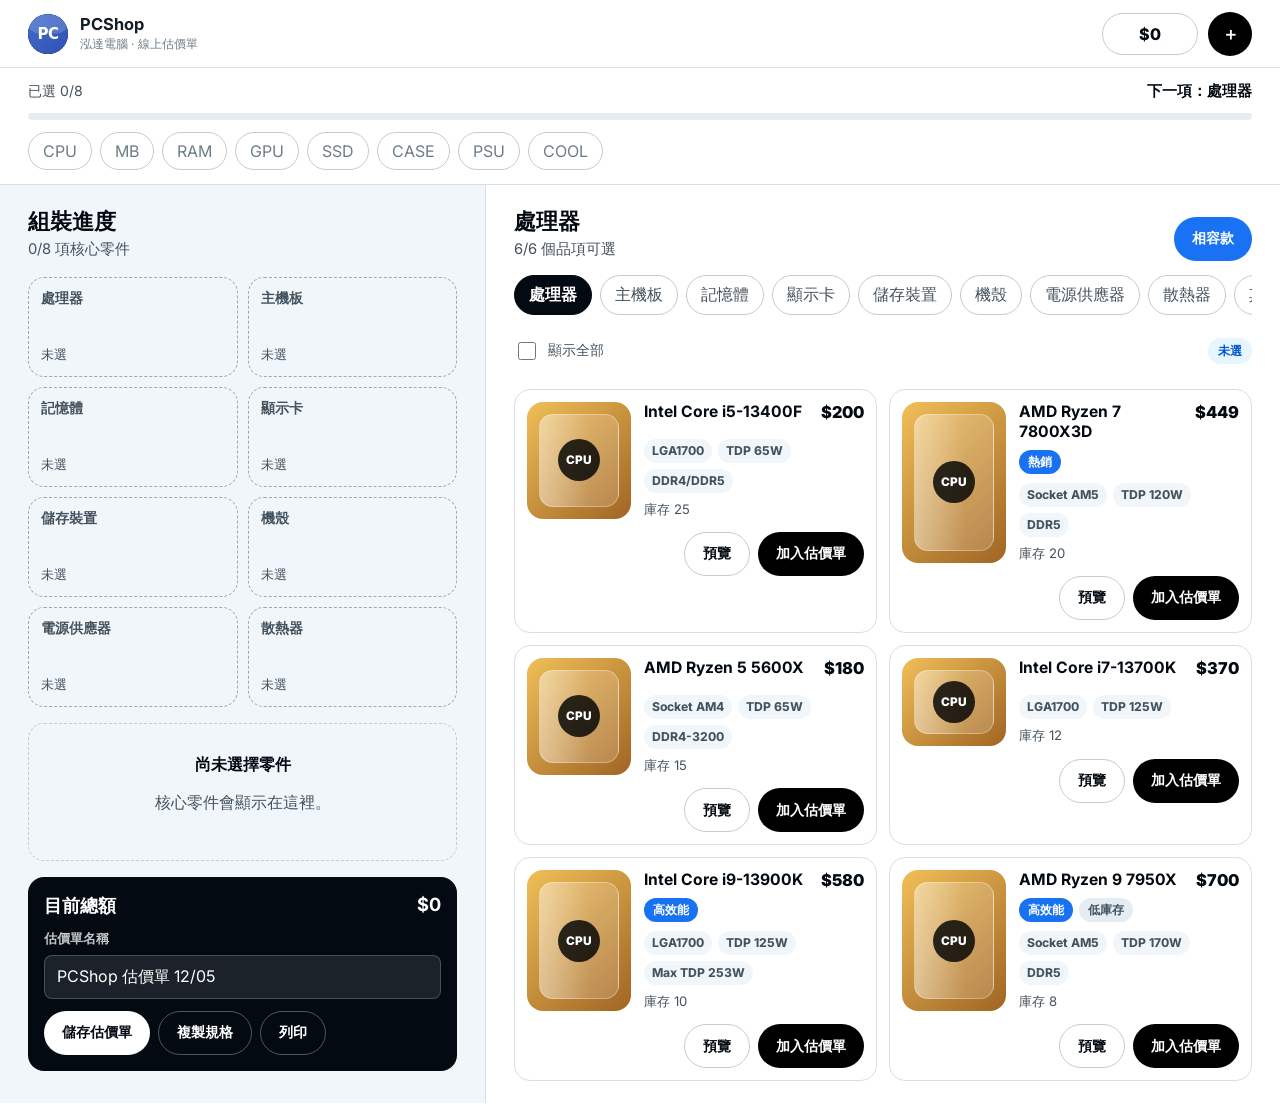
==== commit 30e2b54a: "Redesign PCShop interface" ====
--- a/index.html
+++ b/index.html
@@ -21,7 +21,7 @@
         <div class="topbar-actions">
           <output id="topTotal" class="total-pill" aria-live="polite">$0</output>
           <button class="icon-button" type="button" id="saveQuoteTop" aria-label="儲存估價單" title="儲存估價單">
-            <span aria-hidden="true">+</span>
+            <span aria-hidden="true">＋</span>
           </button>
         </div>
       </header>
@@ -47,7 +47,7 @@
 
     <nav class="bottom-nav" aria-label="主要導覽">
       <button type="button" data-view-target="overview" aria-label="組裝進度">
-        <span aria-hidden="true">▦</span>
+        <span aria-hidden="true">◧</span>
         <b>進度</b>
       </button>
       <button type="button" data-view-target="picker" aria-label="挑選零件">
@@ -55,7 +55,7 @@
         <b>挑選</b>
       </button>
       <button type="button" data-view-target="saved" aria-label="我的估價單">
-        <span aria-hidden="true">□</span>
+        <span aria-hidden="true">▤</span>
         <b>估價單</b>
       </button>
     </nav>
--- a/styles.css
+++ b/styles.css
@@ -1,11 +1,35 @@
-/* =========================================================================
-   PCShop 線上估價單 — 元件樣式 (Component Layer)
-   設計語彙：沉穩、精準、守護（calm / precise / protective）
-   行動優先、漸進式資訊揭露、清楚的狀態語意、WCAG AA 對比
-
-   Design tokens（色彩、字體、間距、圓角、陰影）定義於 `colors_and_type.css`，
-   並在 index.html 先於本檔載入。調整外觀請優先改該檔 :root 變數。
-   ========================================================================= */
+:root {
+  color-scheme: light;
+  --canvas: oklch(1 0 0);
+  --surface: oklch(0.971 0.009 248);
+  --surface-strong: oklch(0.94 0.014 248);
+  --surface-blue: oklch(0.965 0.026 252);
+  --ink-deep: oklch(0.14 0.02 240);
+  --ink: oklch(0.23 0.021 240);
+  --muted: oklch(0.43 0.027 240);
+  --subtle: oklch(0.58 0.025 240);
+  --hairline: oklch(0.84 0.013 240);
+  --hairline-soft: oklch(0.9 0.012 240);
+  --primary: oklch(0.58 0.209 259);
+  --primary-deep: oklch(0.49 0.2 259);
+  --primary-soft: oklch(0.94 0.045 252);
+  --black-button: oklch(0.05 0 0);
+  --success: oklch(0.57 0.145 150);
+  --success-soft: oklch(0.95 0.052 150);
+  --warning: oklch(0.72 0.158 82);
+  --warning-soft: oklch(0.96 0.058 82);
+  --danger: oklch(0.55 0.19 22);
+  --danger-soft: oklch(0.955 0.045 22);
+  --radius-sm: 6px;
+  --radius: 8px;
+  --radius-lg: 16px;
+  --radius-feature: 24px;
+  --pill: 999px;
+  --tap: 44px;
+  --shadow-tight: 0 3px 8px oklch(0.18 0.025 240 / 0.12);
+  --max-page: 1440px;
+  font-family: Inter, "SF Pro Text", -apple-system, BlinkMacSystemFont, "Segoe UI", sans-serif;
+}
 
 * {
   box-sizing: border-box;
@@ -13,29 +37,20 @@
 
 html {
   min-height: 100%;
-  background: var(--bg);
+  background: var(--canvas);
   color: var(--ink);
-  -webkit-text-size-adjust: 100%;
 }
 
 body {
   min-height: 100%;
   margin: 0;
-  background:
-    radial-gradient(1200px 560px at 50% -10%, var(--brand-tint), transparent 70%),
-    linear-gradient(180deg, var(--bg-2), var(--bg) 40rem),
-    var(--bg);
+  background: var(--canvas);
   color: var(--ink);
-  font-family: var(--font);
-  -webkit-font-smoothing: antialiased;
-  text-rendering: optimizeLegibility;
-  line-height: 1.5;
 }
 
 button,
 input {
   font: inherit;
-  color: inherit;
 }
 
 button {
@@ -46,29 +61,18 @@
   cursor: not-allowed;
 }
 
-h1, h2, h3 {
-  font-weight: 800;
-  letter-spacing: -0.01em;
-}
-
-:focus-visible {
-  outline: 3px solid oklch(0.6 0.15 264 / 0.55);
+button:focus-visible,
+a:focus-visible,
+summary:focus-visible,
+input:focus-visible {
+  outline: 3px solid oklch(0.72 0.14 252 / 0.5);
   outline-offset: 2px;
-  border-radius: 4px;
-}
-
-::selection {
-  background: var(--brand-tint-2);
-}
-
-/* ----------------------------------------------------------------- 外框 */
+}
 
 .app-frame {
   min-height: 100vh;
-  padding-bottom: calc(86px + env(safe-area-inset-bottom));
-}
-
-/* ----------------------------------------------------------------- 頂列 */
+  padding-bottom: 86px;
+}
 
 .topbar {
   position: sticky;
@@ -77,64 +81,68 @@
   display: flex;
   align-items: center;
   justify-content: space-between;
-  gap: 16px;
-  min-height: var(--topbar-h);
+  gap: 18px;
+  min-height: 68px;
   padding: 10px max(16px, env(safe-area-inset-left)) 10px max(16px, env(safe-area-inset-right));
-  background: oklch(1 0 0 / 0.82);
-  border-bottom: 1px solid var(--line);
-  backdrop-filter: saturate(1.4) blur(14px);
+  background: oklch(1 0 0 / 0.96);
+  border-bottom: 1px solid var(--hairline-soft);
+  backdrop-filter: blur(14px);
 }
 
 .brand {
   display: inline-flex;
   align-items: center;
-  gap: 11px;
+  min-width: 0;
+  gap: 12px;
   color: inherit;
   text-decoration: none;
 }
 
 .brand-mark {
   display: block;
+  flex: 0 0 40px;
   width: 40px;
   height: 40px;
-  border-radius: 12px;
-  box-shadow: 0 6px 14px oklch(0.47 0.16 266 / 0.35);
+  border-radius: 50%;
+  background: var(--black-button);
+  object-fit: cover;
 }
 
 .brand strong,
 .brand small {
   display: block;
-  line-height: 1.12;
+  overflow: hidden;
+  text-overflow: ellipsis;
+  white-space: nowrap;
 }
 
 .brand strong {
-  font-size: 1.04rem;
-  letter-spacing: -0.02em;
+  font-size: 1.03rem;
+  line-height: 1.15;
 }
 
 .brand small {
-  margin-top: 2px;
-  color: var(--muted);
+  margin-top: 3px;
+  color: var(--subtle);
   font-size: 0.76rem;
-  font-weight: 600;
+  line-height: 1.2;
 }
 
 .topbar-actions {
   display: inline-flex;
   align-items: center;
-  gap: 8px;
+  flex: 0 0 auto;
+  gap: 10px;
 }
 
 .total-pill {
   min-width: 96px;
-  padding: 9px 14px;
-  border: 1px solid var(--line-strong);
-  border-radius: var(--radius-pill);
-  background: var(--surface);
-  box-shadow: var(--shadow-sm);
-  color: var(--brand-ink);
-  font-weight: 850;
-  font-variant-numeric: tabular-nums;
+  padding: 10px 14px;
+  border: 1px solid var(--hairline);
+  border-radius: var(--pill);
+  background: var(--canvas);
+  color: var(--ink-deep);
+  font-weight: 800;
   text-align: center;
 }
 
@@ -143,37 +151,29 @@
   place-items: center;
   width: var(--tap);
   height: var(--tap);
-  border: 1px solid var(--brand-strong);
-  border-radius: 12px;
-  background: linear-gradient(150deg, var(--brand), var(--brand-strong));
-  box-shadow: 0 5px 12px oklch(0.47 0.16 266 / 0.3);
-  color: white;
-  font-size: 1.45rem;
-  font-weight: 600;
-  transition: transform 140ms ease, box-shadow 140ms ease;
-}
-
-.icon-button:hover {
-  transform: translateY(-1px);
-  box-shadow: 0 8px 18px oklch(0.47 0.16 266 / 0.38);
-}
-
-.icon-button:active {
-  transform: translateY(0);
-}
-
-/* ----------------------------------------------------------- 進度條區 */
+  border: 0;
+  border-radius: 50%;
+  background: var(--black-button);
+  color: white;
+  font-size: 1.08rem;
+  font-weight: 800;
+}
+
+.icon-button:hover,
+.primary-button:hover {
+  background: var(--primary-deep);
+}
 
 .progress-strip {
   position: sticky;
-  top: var(--topbar-h);
-  z-index: 25;
-  display: grid;
-  gap: 11px;
-  padding: 13px max(16px, env(safe-area-inset-left)) 13px max(16px, env(safe-area-inset-right));
-  background: oklch(1 0 0 / 0.8);
-  border-bottom: 1px solid var(--line);
-  backdrop-filter: saturate(1.4) blur(14px);
+  top: 68px;
+  z-index: 24;
+  display: grid;
+  gap: 12px;
+  padding: 14px 16px;
+  background: oklch(1 0 0 / 0.94);
+  border-bottom: 1px solid var(--hairline-soft);
+  backdrop-filter: blur(14px);
 }
 
 .progress-copy {
@@ -181,32 +181,22 @@
   align-items: baseline;
   justify-content: space-between;
   gap: 12px;
-}
-
-.progress-copy span {
-  flex: none;
-  color: var(--muted);
-  font-size: 0.82rem;
-  font-weight: 700;
-  font-variant-numeric: tabular-nums;
+  color: var(--muted);
+  font-size: 0.88rem;
 }
 
 .progress-copy strong {
-  min-width: 0;
-  color: var(--ink);
-  font-size: 0.92rem;
-  font-weight: 750;
+  color: var(--ink-deep);
+  font-size: 0.93rem;
   text-align: right;
   text-wrap: balance;
 }
 
 .progress-meter {
-  position: relative;
-  height: 9px;
+  height: 7px;
   overflow: hidden;
-  border-radius: var(--radius-pill);
-  background: var(--surface-3);
-  box-shadow: inset 0 1px 2px oklch(0.3 0.04 264 / 0.08);
+  border-radius: var(--pill);
+  background: var(--surface-strong);
 }
 
 .progress-meter span {
@@ -214,8 +204,8 @@
   width: 0%;
   height: 100%;
   border-radius: inherit;
-  background: linear-gradient(90deg, var(--brand), var(--accent));
-  transition: width 280ms cubic-bezier(0.22, 1, 0.36, 1);
+  background: var(--primary);
+  transition: width 180ms cubic-bezier(0.22, 1, 0.36, 1);
 }
 
 .progress-steps,
@@ -223,10 +213,8 @@
   display: flex;
   gap: 8px;
   overflow-x: auto;
-  padding-bottom: 2px;
   scrollbar-width: none;
   -webkit-overflow-scrolling: touch;
-  scroll-snap-type: x proximity;
 }
 
 .progress-steps::-webkit-scrollbar,
@@ -236,109 +224,62 @@
 
 .step-button,
 .category-tab {
-  flex: none;
-  min-height: 34px;
-  padding: 6px 13px;
-  border: 1px solid var(--line);
-  border-radius: var(--radius-pill);
+  min-height: 36px;
+  padding: 8px 14px;
+  border: 1px solid var(--hairline);
+  border-radius: var(--pill);
+  background: var(--canvas);
+  color: var(--muted);
+  white-space: nowrap;
+}
+
+.step-button:hover,
+.category-tab:hover,
+.ghost-button:hover,
+.secondary-button:hover {
+  border-color: oklch(0.68 0.055 250);
   background: var(--surface);
-  color: var(--muted);
-  font-size: 0.86rem;
-  font-weight: 700;
-  white-space: nowrap;
-  scroll-snap-align: start;
-  transition: border-color 140ms ease, background-color 140ms ease, color 140ms ease;
-}
-
-.step-button.is-selected {
-  border-color: transparent;
-  background: var(--success-tint);
-  color: var(--success-ink);
+}
+
+.step-button.is-selected,
+.category-tab.is-active {
+  border-color: var(--ink-deep);
+  background: var(--ink-deep);
+  color: white;
+  font-weight: 750;
 }
 
 .step-button.is-empty {
-  border-style: dashed;
-  color: var(--muted);
-}
-
-.category-tab.is-active {
-  border-color: transparent;
-  background: linear-gradient(150deg, var(--brand), var(--brand-strong));
-  color: white;
-  box-shadow: 0 5px 12px oklch(0.47 0.16 266 / 0.28);
-}
-
-/* --------------------------------------------------- 提示橫幅（toast） */
+  color: var(--subtle);
+}
 
 .notice {
-  position: fixed;
-  top: calc(var(--topbar-h) + 12px);
-  left: 50%;
-  z-index: 45;
-  width: min(560px, calc(100% - 24px));
+  position: sticky;
+  top: 166px;
+  z-index: 26;
   margin: 0;
-  padding: 13px 16px 13px 44px;
-  border: 1px solid;
-  border-radius: var(--radius);
-  box-shadow: var(--shadow-lg);
-  font-size: 0.9rem;
-  font-weight: 700;
-  line-height: 1.4;
-  transform: translateX(-50%);
-  animation: notice-in 320ms cubic-bezier(0.22, 1, 0.36, 1);
-}
-
-.notice::before {
-  content: "";
-  position: absolute;
-  top: 13px;
-  left: 15px;
-  width: 18px;
-  height: 18px;
-  background: currentColor;
-  -webkit-mask: center / contain no-repeat;
-  mask: center / contain no-repeat;
-}
-
-@keyframes notice-in {
-  from { opacity: 0; transform: translate(-50%, -10px); }
-  to   { opacity: 1; transform: translate(-50%, 0); }
+  padding: 12px 16px;
+  border-bottom: 1px solid;
+  font-weight: 750;
 }
 
 .notice.is-danger {
-  border-color: oklch(0.82 0.08 25);
-  background: var(--danger-tint);
-  color: var(--danger-ink);
-}
-
-.notice.is-danger::before {
-  -webkit-mask-image: url("data:image/svg+xml,%3Csvg xmlns='http://www.w3.org/2000/svg' viewBox='0 0 24 24'%3E%3Cpath d='M12 2 1 21h22L12 2zm0 6v6m0 3v.5' fill='none' stroke='black' stroke-width='2' stroke-linecap='round' stroke-linejoin='round'/%3E%3C/svg%3E");
-  mask-image: url("data:image/svg+xml,%3Csvg xmlns='http://www.w3.org/2000/svg' viewBox='0 0 24 24'%3E%3Cpath d='M12 2 1 21h22L12 2zm0 6v6m0 3v.5' fill='none' stroke='black' stroke-width='2' stroke-linecap='round' stroke-linejoin='round'/%3E%3C/svg%3E");
+  border-color: oklch(0.76 0.08 22);
+  background: var(--danger-soft);
+  color: oklch(0.36 0.14 22);
 }
 
 .notice.is-warning {
-  border-color: oklch(0.84 0.12 84);
-  background: var(--warning-tint);
-  color: var(--warning-ink);
-}
-
-.notice.is-warning::before {
-  -webkit-mask-image: url("data:image/svg+xml,%3Csvg xmlns='http://www.w3.org/2000/svg' viewBox='0 0 24 24'%3E%3Ccircle cx='12' cy='12' r='10' fill='none' stroke='black' stroke-width='2'/%3E%3Cpath d='M12 7v6m0 3v.5' fill='none' stroke='black' stroke-width='2' stroke-linecap='round'/%3E%3C/svg%3E");
-  mask-image: url("data:image/svg+xml,%3Csvg xmlns='http://www.w3.org/2000/svg' viewBox='0 0 24 24'%3E%3Ccircle cx='12' cy='12' r='10' fill='none' stroke='black' stroke-width='2'/%3E%3Cpath d='M12 7v6m0 3v.5' fill='none' stroke='black' stroke-width='2' stroke-linecap='round'/%3E%3C/svg%3E");
+  border-color: oklch(0.8 0.12 82);
+  background: var(--warning-soft);
+  color: oklch(0.34 0.085 72);
 }
 
 .notice.is-success {
-  border-color: oklch(0.8 0.08 158);
-  background: var(--success-tint);
-  color: var(--success-ink);
-}
-
-.notice.is-success::before {
-  -webkit-mask-image: url("data:image/svg+xml,%3Csvg xmlns='http://www.w3.org/2000/svg' viewBox='0 0 24 24'%3E%3Ccircle cx='12' cy='12' r='10' fill='none' stroke='black' stroke-width='2'/%3E%3Cpath d='m8 12 3 3 5-6' fill='none' stroke='black' stroke-width='2' stroke-linecap='round' stroke-linejoin='round'/%3E%3C/svg%3E");
-  mask-image: url("data:image/svg+xml,%3Csvg xmlns='http://www.w3.org/2000/svg' viewBox='0 0 24 24'%3E%3Ccircle cx='12' cy='12' r='10' fill='none' stroke='black' stroke-width='2'/%3E%3Cpath d='m8 12 3 3 5-6' fill='none' stroke='black' stroke-width='2' stroke-linecap='round' stroke-linejoin='round'/%3E%3C/svg%3E");
-}
-
-/* ------------------------------------------------------------- 主版面 */
+  border-color: oklch(0.78 0.08 150);
+  background: var(--success-soft);
+  color: oklch(0.32 0.09 150);
+}
 
 .app-shell {
   display: block;
@@ -346,7 +287,7 @@
 
 .overview-panel,
 .workspace {
-  padding: 18px max(16px, env(safe-area-inset-left)) 22px max(16px, env(safe-area-inset-right));
+  padding: 18px 16px;
 }
 
 body[data-view="picker"] .overview-panel,
@@ -357,8 +298,6 @@
 body[data-view="overview"] .workspace {
   display: none;
 }
-
-/* ------------------------------------------------------- 區塊標頭 */
 
 .view-header {
   display: grid;
@@ -370,16 +309,18 @@
   display: flex;
   align-items: flex-end;
   justify-content: space-between;
-  gap: 12px;
+  gap: 14px;
 }
 
 .view-heading h1,
 .view-heading h2,
 .panel-title h2 {
   margin: 0;
-  color: var(--ink);
-  font-size: 1.4rem;
-  line-height: 1.15;
+  color: var(--ink-deep);
+  font-size: 1.35rem;
+  font-weight: 650;
+  letter-spacing: 0;
+  line-height: 1.18;
   text-wrap: balance;
 }
 
@@ -387,8 +328,8 @@
 .panel-title p {
   margin: 5px 0 0;
   color: var(--muted);
-  font-size: 0.88rem;
-  font-weight: 600;
+  font-size: 0.92rem;
+  line-height: 1.45;
 }
 
 .toolbar {
@@ -401,124 +342,84 @@
 .switch-control {
   display: inline-flex;
   align-items: center;
+  min-height: var(--tap);
   gap: 9px;
-  min-height: var(--tap);
-  padding: 0 4px;
-  color: var(--ink-soft);
-  font-size: 0.88rem;
-  font-weight: 650;
-  cursor: pointer;
+  color: var(--muted);
+  font-size: 0.9rem;
 }
 
 .switch-control input {
-  width: 19px;
-  height: 19px;
-  accent-color: var(--brand);
-}
-
-/* ------------------------------------------------------- 產品清單 */
+  width: 18px;
+  height: 18px;
+  accent-color: var(--primary);
+}
 
 .product-list {
   display: grid;
   gap: 12px;
 }
 
+.product-card,
+.selected-row,
+.quote-row {
+  border: 1px solid var(--hairline-soft);
+  border-radius: var(--radius-lg);
+  background: var(--canvas);
+}
+
 .product-card {
-  position: relative;
   overflow: hidden;
-  border: 1px solid var(--line);
-  border-radius: var(--radius);
-  background: var(--surface);
-  box-shadow: var(--shadow-sm);
-  transition: border-color 160ms ease, box-shadow 160ms ease, transform 160ms ease;
-}
-
-@media (hover: hover) {
-  .product-card:not(.is-incompatible):hover {
-    box-shadow: var(--shadow-md);
-  }
+  transition: border-color 160ms cubic-bezier(0.22, 1, 0.36, 1), background-color 160ms cubic-bezier(0.22, 1, 0.36, 1), transform 160ms cubic-bezier(0.22, 1, 0.36, 1);
+}
+
+.product-card:hover {
+  transform: translateY(-1px);
+}
+
+.product-card.is-incompatible {
+  background: oklch(0.982 0.006 248);
+}
+
+.product-card.is-incompatible .product-summary {
+  opacity: 0.68;
 }
 
 .product-card.is-selected {
-  border-color: var(--brand);
-  box-shadow: 0 0 0 1px var(--brand), var(--shadow-md);
-  background:
-    linear-gradient(180deg, var(--brand-tint), var(--surface) 64px),
-    var(--surface);
+  border-color: var(--primary);
+  background: var(--primary-soft);
 }
 
 .product-card.is-expanded {
-  border-color: var(--brand);
-  box-shadow: var(--shadow-md);
-}
-
-.product-card.is-incompatible {
-  background: var(--surface-2);
-  box-shadow: none;
-}
-
-.product-card.is-incompatible .product-summary {
-  opacity: 0.6;
-}
-
-/* 不相容角標（覆於縮圖左上，避開價格） */
-.product-card.is-incompatible::after {
-  content: "不相容";
-  position: absolute;
-  top: 18px;
-  left: 18px;
-  z-index: 2;
-  padding: 4px 9px;
-  border-radius: var(--radius-pill);
-  background: oklch(0.28 0.03 264 / 0.82);
-  color: white;
-  font-size: 0.72rem;
-  font-weight: 800;
-  letter-spacing: 0.02em;
-  backdrop-filter: blur(2px);
+  border-color: oklch(0.72 0.1 252);
 }
 
 .product-summary {
   display: grid;
-  grid-template-columns: 108px minmax(0, 1fr);
-  gap: 14px;
-  padding: 14px;
-}
-
-/* 產品縮圖（3:2） */
+  grid-template-columns: 88px minmax(0, 1fr);
+  gap: 13px;
+  min-height: 118px;
+  padding: 12px;
+}
+
 .product-art {
   position: relative;
-  align-self: start;
   display: grid;
   place-items: center;
-  aspect-ratio: 3 / 2;
   overflow: hidden;
-  border-radius: var(--radius-sm);
-  background:
-    radial-gradient(circle at 24% 16%, oklch(1 0 0 / 0.4), transparent 30%),
-    linear-gradient(140deg, var(--art-a), var(--art-b));
-  box-shadow: inset 0 0 0 1px oklch(1 0 0 / 0.18), var(--shadow-sm);
-}
-
-.product-art::before,
-.product-art::after {
+  min-height: 88px;
+  border-radius: var(--radius-lg);
+  background: linear-gradient(135deg, var(--art-a), var(--art-b));
+}
+
+.product-art::before {
   content: "";
   position: absolute;
-  border-radius: 5px;
-  background: oklch(1 0 0 / 0.32);
-  border: 1px solid oklch(1 0 0 / 0.4);
-}
-
-.product-art::before {
-  width: 52%;
-  height: 32%;
-  transform: translate(-10px, -6px);
-}
-
-.product-art::after {
-  width: 26%;
-  height: 50%;
-  transform: translate(20px, 12px);
+  inset: 12px;
+  border-radius: 14px;
+  background:
+    linear-gradient(90deg, oklch(1 0 0 / 0.34), transparent 64%),
+    oklch(1 0 0 / 0.18);
+  border: 1px solid oklch(1 0 0 / 0.32);
 }
 
 .product-art span {
@@ -526,28 +427,25 @@
   z-index: 1;
   display: grid;
   place-items: center;
-  min-width: 40px;
-  height: 24px;
-  padding: 0 9px;
-  border-radius: var(--radius-pill);
-  background: oklch(0.22 0.03 264 / 0.78);
-  color: white;
-  font-size: 0.72rem;
+  width: 42px;
+  height: 42px;
+  border-radius: 50%;
+  background: oklch(0.08 0.012 240 / 0.82);
+  color: white;
+  font-size: 0.74rem;
   font-weight: 850;
-  letter-spacing: 0.02em;
-  backdrop-filter: blur(2px);
-}
-
-/* 產品色調 —— 對應 colors_and_type.css 的 --tone-*-a/b 設計 token */
-.tone-amber { --art-a: var(--tone-amber-a); --art-b: var(--tone-amber-b); }
-.tone-blue { --art-a: var(--tone-blue-a); --art-b: var(--tone-blue-b); }
-.tone-violet { --art-a: var(--tone-violet-a); --art-b: var(--tone-violet-b); }
-.tone-green { --art-a: var(--tone-green-a); --art-b: var(--tone-green-b); }
-.tone-cyan { --art-a: var(--tone-cyan-a); --art-b: var(--tone-cyan-b); }
-.tone-red { --art-a: var(--tone-red-a); --art-b: var(--tone-red-b); }
-.tone-slate { --art-a: var(--tone-slate-a); --art-b: var(--tone-slate-b); }
-.tone-teal { --art-a: var(--tone-teal-a); --art-b: var(--tone-teal-b); }
-.tone-neutral { --art-a: var(--tone-neutral-a); --art-b: var(--tone-neutral-b); }
+  letter-spacing: 0;
+}
+
+.tone-amber { --art-a: oklch(0.83 0.132 84); --art-b: oklch(0.56 0.11 64); }
+.tone-blue { --art-a: oklch(0.68 0.136 252); --art-b: oklch(0.46 0.154 263); }
+.tone-violet { --art-a: oklch(0.68 0.152 295); --art-b: oklch(0.45 0.132 265); }
+.tone-green { --art-a: oklch(0.7 0.134 150); --art-b: oklch(0.49 0.112 178); }
+.tone-cyan { --art-a: oklch(0.74 0.126 205); --art-b: oklch(0.5 0.125 232); }
+.tone-red { --art-a: oklch(0.7 0.15 28); --art-b: oklch(0.5 0.13 12); }
+.tone-slate { --art-a: oklch(0.62 0.064 240); --art-b: oklch(0.35 0.04 240); }
+.tone-teal { --art-a: oklch(0.7 0.126 178); --art-b: oklch(0.45 0.096 198); }
+.tone-neutral { --art-a: oklch(0.72 0.035 240); --art-b: oklch(0.46 0.035 240); }
 
 .product-main {
   min-width: 0;
@@ -557,23 +455,25 @@
   display: flex;
   align-items: flex-start;
   justify-content: space-between;
-  gap: 10px;
+  gap: 8px;
 }
 
 .product-title-line h3 {
+  min-width: 0;
   margin: 0;
-  font-size: 1rem;
-  font-weight: 750;
-  line-height: 1.3;
+  color: var(--ink-deep);
+  font-size: 0.98rem;
+  font-weight: 700;
+  line-height: 1.28;
+  overflow-wrap: anywhere;
   text-wrap: pretty;
 }
 
 .price {
-  flex: none;
-  color: var(--brand-ink);
-  font-size: 1.08rem;
+  flex: 0 0 auto;
+  color: var(--ink-deep);
+  font-size: 1.02rem;
   font-weight: 850;
-  font-variant-numeric: tabular-nums;
   white-space: nowrap;
 }
 
@@ -585,7 +485,7 @@
   gap: 6px;
 }
 
-.badges:not(:empty) {
+.badges {
   margin-top: 8px;
 }
 
@@ -594,75 +494,63 @@
 .status-pill {
   display: inline-flex;
   align-items: center;
-  gap: 4px;
-  min-height: 23px;
-  border-radius: var(--radius-pill);
-  font-size: 0.74rem;
-  font-weight: 800;
+  min-height: 24px;
+  border-radius: var(--pill);
+  font-size: 0.76rem;
+  font-weight: 750;
   line-height: 1;
-  white-space: nowrap;
 }
 
 .badge {
   padding: 5px 9px;
-  background: var(--brand-tint-2);
-  color: var(--brand-ink);
+  background: var(--primary);
+  color: white;
 }
 
 .badge.is-restrict {
-  background: var(--danger-tint);
-  color: var(--danger-ink);
+  background: var(--danger);
 }
 
 .badge.is-muted {
-  background: var(--surface-3);
-  color: var(--muted);
-}
-
-.spec-chips:not(:empty) {
-  margin-top: 10px;
+  background: var(--surface-strong);
+  color: var(--muted);
+}
+
+.spec-chips {
+  margin-top: 9px;
 }
 
 .chip {
-  padding: 5px 9px;
-  background: var(--surface-2);
-  border: 1px solid var(--line);
-  color: var(--ink-soft);
-  font-weight: 700;
-  font-variant-numeric: tabular-nums;
+  padding: 5px 8px;
+  background: var(--surface);
+  color: var(--muted);
+  overflow-wrap: anywhere;
 }
 
 .status-pill {
-  padding: 5px 11px;
-  background: var(--surface-2);
-  border: 1px solid var(--line);
-  color: var(--muted);
+  padding: 7px 10px;
+  background: var(--surface-blue);
+  color: var(--primary-deep);
 }
 
 .stock-line {
-  margin: 9px 0 0;
-  color: var(--muted);
-  font-size: 0.8rem;
-  font-weight: 600;
-}
-
-/* ------------------------------------------------------- 按鈕系統 */
+  margin: 8px 0 0;
+  color: var(--muted);
+  font-size: 0.82rem;
+}
 
 .card-actions,
 .detail-actions,
 .quote-actions {
   display: flex;
-  gap: 9px;
   align-items: center;
   flex-wrap: wrap;
+  gap: 8px;
 }
 
 .card-actions {
   grid-column: 1 / -1;
   justify-content: flex-end;
-  padding-top: 13px;
-  margin-top: 13px;
-  border-top: 1px solid var(--line);
 }
 
 .primary-button,
@@ -672,182 +560,119 @@
   display: inline-flex;
   align-items: center;
   justify-content: center;
+  min-height: var(--tap);
   gap: 7px;
-  min-height: var(--tap);
-  padding: 10px 16px;
-  border-radius: 11px;
+  padding: 10px 18px;
+  border-radius: var(--pill);
   font-size: 0.9rem;
   font-weight: 800;
   text-decoration: none;
-  transition: transform 140ms ease, box-shadow 140ms ease, background-color 140ms ease, border-color 140ms ease;
-}
-
-.primary-button:active,
-.secondary-button:active,
-.ghost-button:active,
-.danger-button:active {
-  transform: translateY(1px);
+  white-space: nowrap;
 }
 
 .primary-button {
-  border: 1px solid var(--brand-strong);
-  background: linear-gradient(150deg, var(--brand), var(--brand-strong));
-  box-shadow: var(--shadow-brand);
-  color: white;
-}
-
-.primary-button:hover {
-  box-shadow: var(--shadow-brand-lg);
+  border: 0;
+  background: var(--black-button);
+  color: white;
 }
 
 .primary-button:disabled {
-  border-color: var(--line);
-  background: var(--surface-3);
-  box-shadow: none;
-  color: var(--muted);
-  transform: none;
+  background: oklch(0.79 0.015 240);
+  color: oklch(1 0 0);
 }
 
 .secondary-button {
-  border: 1px solid var(--brand-tint-2);
-  background: var(--brand-tint);
-  color: var(--brand-ink);
+  border: 0;
+  background: var(--primary);
+  color: white;
 }
 
 .secondary-button:hover {
-  border-color: var(--brand);
-  background: var(--brand-tint-2);
+  background: var(--primary-deep);
+  color: white;
 }
 
 .ghost-button {
-  border: 1px solid var(--line-strong);
-  background: var(--surface);
-  color: var(--ink);
-}
-
-.ghost-button:hover {
-  border-color: var(--brand);
-  color: var(--brand-ink);
+  border: 1px solid var(--hairline);
+  background: var(--canvas);
+  color: var(--ink-deep);
 }
 
 .danger-button {
-  border: 1px solid oklch(0.82 0.1 26);
-  background: var(--danger-tint);
-  color: var(--danger-ink);
-}
-
-.danger-button:hover {
-  border-color: var(--danger);
-}
-
-/* ------------------------------------------------ 展開細節（卡片內） */
+  border: 1px solid oklch(0.7 0.1 22);
+  background: var(--danger-soft);
+  color: oklch(0.36 0.13 22);
+}
 
 .product-extra {
   display: grid;
   gap: 14px;
-  padding: 4px 14px 16px;
-  animation: extra-in 240ms ease-out;
-}
-
-@keyframes extra-in {
-  from { opacity: 0; transform: translateY(-6px); }
-  to   { opacity: 1; transform: translateY(0); }
+  padding: 0 12px 12px;
 }
 
 .mini-gallery {
   display: grid;
   grid-template-columns: repeat(3, minmax(0, 1fr));
-  gap: 9px;
+  gap: 8px;
 }
 
 .gallery-tile {
-  aspect-ratio: 4 / 3;
-  border-radius: var(--radius-sm);
+  min-height: 74px;
+  border-radius: var(--radius-lg);
   background:
-    linear-gradient(135deg, oklch(1 0 0 / 0.4), transparent 60%),
-    linear-gradient(140deg, var(--art-a), var(--art-b));
-  box-shadow: inset 0 0 0 1px oklch(1 0 0 / 0.22);
+    linear-gradient(135deg, oklch(1 0 0 / 0.38), transparent),
+    linear-gradient(135deg, var(--art-a), var(--art-b));
+  border: 1px solid oklch(1 0 0 / 0.38);
 }
 
 .spec-table {
   display: grid;
   grid-template-columns: repeat(2, minmax(0, 1fr));
-  gap: 9px;
-  margin: 0;
+  gap: 8px;
 }
 
 .spec-item {
   min-height: 54px;
-  padding: 10px 12px;
-  border: 1px solid var(--line);
-  border-radius: var(--radius-sm);
-  background: var(--surface-2);
+  padding: 10px;
+  border-radius: var(--radius);
+  background: var(--surface);
 }
 
 .spec-item dt {
   color: var(--muted);
-  font-size: 0.74rem;
-  font-weight: 700;
+  font-size: 0.75rem;
 }
 
 .spec-item dd {
   margin: 4px 0 0;
+  color: var(--ink-deep);
   font-weight: 800;
-  font-variant-numeric: tabular-nums;
-}
-
-/* ------------------------------------------------ 相容性提示清單 */
+}
 
 .issue-list {
   margin: 0;
   padding: 0;
   list-style: none;
-  gap: 8px;
 }
 
 .issue-list li {
-  position: relative;
   width: 100%;
-  padding: 11px 12px 11px 40px;
-  border-radius: var(--radius-sm);
-  font-size: 0.86rem;
-  font-weight: 700;
-  line-height: 1.4;
-}
-
-.issue-list li::before {
-  content: "";
-  position: absolute;
-  top: 11px;
-  left: 13px;
-  width: 16px;
-  height: 16px;
-  background: currentColor;
-  -webkit-mask: center / contain no-repeat;
-  mask: center / contain no-repeat;
+  padding: 10px 12px;
+  border-radius: var(--radius);
+  font-size: 0.88rem;
+  font-weight: 750;
+  line-height: 1.42;
 }
 
 .issue-list .hard {
-  background: var(--danger-tint);
-  color: var(--danger-ink);
-}
-
-.issue-list .hard::before {
-  -webkit-mask-image: url("data:image/svg+xml,%3Csvg xmlns='http://www.w3.org/2000/svg' viewBox='0 0 24 24'%3E%3Ccircle cx='12' cy='12' r='10' fill='none' stroke='black' stroke-width='2'/%3E%3Cpath d='M15 9l-6 6m0-6l6 6' stroke='black' stroke-width='2' stroke-linecap='round'/%3E%3C/svg%3E");
-  mask-image: url("data:image/svg+xml,%3Csvg xmlns='http://www.w3.org/2000/svg' viewBox='0 0 24 24'%3E%3Ccircle cx='12' cy='12' r='10' fill='none' stroke='black' stroke-width='2'/%3E%3Cpath d='M15 9l-6 6m0-6l6 6' stroke='black' stroke-width='2' stroke-linecap='round'/%3E%3C/svg%3E");
+  background: var(--danger-soft);
+  color: oklch(0.36 0.13 22);
 }
 
 .issue-list .soft {
-  background: var(--warning-tint);
-  color: var(--warning-ink);
-}
-
-.issue-list .soft::before {
-  -webkit-mask-image: url("data:image/svg+xml,%3Csvg xmlns='http://www.w3.org/2000/svg' viewBox='0 0 24 24'%3E%3Cpath d='M12 3 2 20h20L12 3z' fill='none' stroke='black' stroke-width='2' stroke-linejoin='round'/%3E%3Cpath d='M12 9v5m0 3v.4' stroke='black' stroke-width='2' stroke-linecap='round'/%3E%3C/svg%3E");
-  mask-image: url("data:image/svg+xml,%3Csvg xmlns='http://www.w3.org/2000/svg' viewBox='0 0 24 24'%3E%3Cpath d='M12 3 2 20h20L12 3z' fill='none' stroke='black' stroke-width='2' stroke-linejoin='round'/%3E%3Cpath d='M12 9v5m0 3v.4' stroke='black' stroke-width='2' stroke-linecap='round'/%3E%3C/svg%3E");
-}
-
-/* ------------------------------------------------ 組裝進度總覽頁 */
+  background: var(--warning-soft);
+  color: oklch(0.34 0.08 72);
+}
 
 .panel-title {
   margin-bottom: 16px;
@@ -857,56 +682,39 @@
   display: grid;
   grid-template-columns: repeat(2, minmax(0, 1fr));
   gap: 10px;
-  margin-bottom: 18px;
+  margin-bottom: 16px;
 }
 
 .part-slot {
   display: grid;
   align-content: space-between;
-  gap: 8px;
-  min-height: 92px;
-  padding: 13px;
-  border: 1px dashed var(--line-strong);
-  border-radius: var(--radius);
-  background: var(--surface-2);
+  min-height: 100px;
+  padding: 12px;
+  border: 1px dashed oklch(0.73 0.03 240);
+  border-radius: var(--radius-lg);
+  background: var(--surface);
   color: var(--muted);
   text-align: left;
-  transition: border-color 140ms ease, background-color 140ms ease, transform 140ms ease;
-}
-
-.part-slot:hover {
-  transform: translateY(-1px);
 }
 
 .part-slot.is-filled {
   border-style: solid;
-  border-color: var(--brand);
-  background:
-    linear-gradient(150deg, var(--brand-tint), var(--surface));
-  color: var(--ink);
-  box-shadow: var(--shadow-sm);
+  border-color: var(--primary);
+  background: var(--primary-soft);
+  color: var(--ink-deep);
 }
 
 .part-slot b {
   display: block;
-  color: var(--muted);
-  font-size: 0.78rem;
-  font-weight: 800;
-  letter-spacing: 0.01em;
-}
-
-.part-slot.is-filled b {
-  color: var(--brand-ink);
+  font-size: 0.86rem;
 }
 
 .part-slot span {
   display: block;
-  font-size: 0.92rem;
-  font-weight: 750;
+  margin-top: 8px;
+  font-size: 0.8rem;
   line-height: 1.3;
 }
-
-/* 已選清單 */
 
 .selected-list,
 .quote-list {
@@ -918,73 +726,52 @@
 .quote-row {
   display: grid;
   gap: 10px;
-  padding: 14px;
-  border: 1px solid var(--line);
-  border-radius: var(--radius);
-  background: var(--surface);
-  box-shadow: var(--shadow-sm);
+  padding: 12px;
 }
 
 .selected-row-header,
 .quote-row-header {
   display: flex;
   justify-content: space-between;
-  align-items: flex-start;
   gap: 10px;
+}
+
+.selected-row-header > div,
+.quote-row-header > div {
+  min-width: 0;
 }
 
 .selected-row h3,
 .quote-row h3 {
   margin: 0;
-  font-size: 0.96rem;
-  font-weight: 750;
+  color: var(--ink-deep);
+  font-size: 0.92rem;
 }
 
 .selected-row p,
 .quote-row p {
   margin: 4px 0 0;
   color: var(--muted);
-  font-size: 0.82rem;
-  font-weight: 600;
-}
-
-.selected-row-header strong,
-.quote-row-header strong {
-  flex: none;
-  color: var(--brand-ink);
-  font-size: 1rem;
-  font-weight: 850;
-  font-variant-numeric: tabular-nums;
-}
-
-/* 估價總額卡 */
+  font-size: 0.84rem;
+  line-height: 1.35;
+  overflow-wrap: anywhere;
+}
 
 .quote-total {
   display: grid;
   gap: 12px;
-  margin-top: 18px;
+  margin-top: 16px;
   padding: 16px;
-  border: 1px solid var(--line);
   border-radius: var(--radius-lg);
-  background:
-    linear-gradient(165deg, var(--brand-tint), var(--surface) 70%);
-  box-shadow: var(--shadow-sm);
+  background: var(--ink-deep);
+  color: white;
 }
 
 .quote-total strong {
   display: flex;
   justify-content: space-between;
-  align-items: baseline;
   gap: 12px;
-  font-size: 1.05rem;
-  font-weight: 750;
-}
-
-.quote-total strong output {
-  color: var(--brand-ink);
-  font-size: 1.5rem;
-  font-weight: 850;
-  font-variant-numeric: tabular-nums;
+  font-size: 1.14rem;
 }
 
 .quote-name {
@@ -993,7 +780,7 @@
 }
 
 .quote-name span {
-  color: var(--ink-soft);
+  color: oklch(1 0 0 / 0.76);
   font-size: 0.82rem;
   font-weight: 750;
 }
@@ -1001,155 +788,115 @@
 .quote-name input {
   width: 100%;
   min-height: var(--tap);
-  padding: 10px 13px;
-  border: 1px solid var(--line-strong);
-  border-radius: var(--radius-sm);
-  background: var(--surface);
-  color: var(--ink);
-}
-
-.quote-name input:focus-visible {
-  border-color: var(--brand);
-  outline-offset: 0;
-}
-
-/* 空狀態 / 載入狀態 */
+  padding: 10px 12px;
+  border: 1px solid oklch(1 0 0 / 0.2);
+  border-radius: var(--radius);
+  background: oklch(1 0 0 / 0.1);
+  color: white;
+}
+
+.quote-total .ghost-button {
+  border-color: oklch(1 0 0 / 0.3);
+  background: transparent;
+  color: white;
+}
+
+.quote-total .primary-button {
+  background: white;
+  color: var(--ink-deep);
+}
 
 .empty-state,
 .loading-state {
-  display: grid;
-  gap: 6px;
-  padding: 34px 18px;
-  border: 1px dashed var(--line-strong);
-  border-radius: var(--radius);
-  background: var(--surface-2);
+  padding: 30px 18px;
+  border: 1px dashed var(--hairline);
+  border-radius: var(--radius-lg);
+  background: var(--surface);
   color: var(--muted);
   text-align: center;
 }
 
 .empty-state h2,
 .loading-state h2 {
-  margin: 0;
-  color: var(--ink);
-  font-size: 1.04rem;
-}
-
-.empty-state p,
-.loading-state p {
-  margin: 0;
-  font-size: 0.88rem;
-  font-weight: 600;
-}
-
-.loading-state {
-  animation: pulse 1.4s ease-in-out infinite;
-}
-
-@keyframes pulse {
-  50% { opacity: 0.55; }
-}
-
-/* ------------------------------------------------------- 底部導覽 */
+  margin: 0 0 8px;
+  color: var(--ink-deep);
+  font-size: 1rem;
+}
 
 .bottom-nav {
   position: fixed;
   right: 0;
   bottom: 0;
   left: 0;
-  z-index: 40;
+  z-index: 34;
   display: grid;
   grid-template-columns: repeat(3, 1fr);
-  gap: 6px;
   padding: 8px max(12px, env(safe-area-inset-right)) max(8px, env(safe-area-inset-bottom)) max(12px, env(safe-area-inset-left));
-  border-top: 1px solid var(--line);
-  background: oklch(1 0 0 / 0.9);
-  backdrop-filter: saturate(1.4) blur(16px);
+  border-top: 1px solid var(--hairline-soft);
+  background: oklch(1 0 0 / 0.96);
+  backdrop-filter: blur(14px);
 }
 
 .bottom-nav button {
   display: grid;
   place-items: center;
+  min-height: 54px;
   gap: 3px;
-  min-height: 54px;
   border: 0;
-  border-radius: 12px;
+  border-radius: var(--radius-lg);
   background: transparent;
   color: var(--muted);
-  font-size: 0.74rem;
+  font-size: 0.78rem;
   font-weight: 800;
-  transition: background-color 160ms ease, color 160ms ease;
 }
 
 .bottom-nav span {
-  font-size: 1.2rem;
+  font-size: 1.12rem;
   line-height: 1;
 }
 
 body[data-view="overview"] .bottom-nav [data-view-target="overview"],
 body[data-view="picker"] .bottom-nav [data-view-target="picker"],
 body[data-view="saved"] .bottom-nav [data-view-target="saved"] {
-  background: var(--brand-tint);
-  color: var(--brand-ink);
-}
-
-/* ------------------------------------------ 完整介紹覆蓋層（dialog） */
+  background: var(--ink-deep);
+  color: white;
+}
 
 .product-dialog {
-  width: 100%;
-  max-width: 100%;
-  height: 100%;
-  max-height: 100%;
-  margin: 0;
+  width: min(100vw - 24px, 760px);
+  max-width: none;
+  max-height: none;
+  margin: auto;
   padding: 0;
-  border: 0;
-  background: var(--surface);
+  border: 1px solid var(--hairline);
+  border-radius: var(--radius-feature);
+  background: var(--canvas);
   color: var(--ink);
 }
 
-.product-dialog[open] {
-  animation: sheet-up 320ms cubic-bezier(0.22, 1, 0.36, 1);
-}
-
-@keyframes sheet-up {
-  from { transform: translateY(4%); opacity: 0.4; }
-  to   { transform: translateY(0); opacity: 1; }
-}
-
 .product-dialog::backdrop {
-  background: oklch(0.2 0.03 264 / 0.55);
-  backdrop-filter: blur(2px);
+  background: oklch(0.16 0.03 240 / 0.62);
 }
 
 .dialog-shell {
   display: grid;
-  align-content: start;
-  height: 100%;
-  max-height: 100%;
+  max-height: min(88vh, 820px);
   overflow: auto;
 }
 
 .dialog-hero {
-  position: sticky;
-  top: 0;
-  min-height: 188px;
-  padding: max(18px, env(safe-area-inset-top)) 20px 22px;
+  min-height: 220px;
+  padding: 18px;
   background:
-    radial-gradient(circle at 82% 18%, oklch(1 0 0 / 0.3), transparent 30%),
-    linear-gradient(150deg, var(--art-a), var(--art-b));
+    linear-gradient(135deg, oklch(1 0 0 / 0.2), transparent 58%),
+    linear-gradient(135deg, var(--art-a), var(--art-b));
   color: white;
 }
 
 .dialog-top {
   display: flex;
   justify-content: space-between;
-  align-items: flex-start;
   gap: 12px;
-}
-
-.dialog-hero .badge {
-  background: oklch(1 0 0 / 0.22);
-  color: white;
-  backdrop-filter: blur(4px);
 }
 
 .dialog-close {
@@ -1157,23 +904,18 @@
   place-items: center;
   width: var(--tap);
   height: var(--tap);
-  border: 1px solid oklch(1 0 0 / 0.4);
-  border-radius: 12px;
-  background: oklch(1 0 0 / 0.18);
-  color: white;
-  font-size: 1.4rem;
-  line-height: 1;
-  backdrop-filter: blur(4px);
-}
-
-.dialog-close:hover {
-  background: oklch(1 0 0 / 0.3);
+  border: 1px solid oklch(1 0 0 / 0.42);
+  border-radius: 50%;
+  background: oklch(1 0 0 / 0.16);
+  color: white;
+  font-size: 1.3rem;
 }
 
 .dialog-hero h2 {
-  max-width: 20ch;
-  margin: 34px 0 8px;
-  font-size: 1.6rem;
+  max-width: 18ch;
+  margin: 42px 0 8px;
+  font-size: 1.55rem;
+  font-weight: 650;
   line-height: 1.15;
   text-wrap: balance;
 }
@@ -1181,169 +923,52 @@
 .dialog-hero p {
   max-width: 58ch;
   margin: 0;
-  color: oklch(1 0 0 / 0.92);
-  font-weight: 700;
-  font-variant-numeric: tabular-nums;
+  color: oklch(1 0 0 / 0.9);
 }
 
 .dialog-body {
   display: grid;
-  gap: 18px;
-  padding: 18px 20px calc(28px + env(safe-area-inset-bottom));
+  gap: 16px;
+  padding: 16px;
 }
 
 .dialog-grid {
   display: grid;
-  gap: 16px;
+  gap: 12px;
 }
 
 .dialog-section h3 {
-  margin: 0 0 10px;
-  font-size: 1.04rem;
+  margin: 0 0 9px;
+  color: var(--ink-deep);
+  font-size: 1rem;
 }
 
 .full-specs {
   width: 100%;
+  overflow: hidden;
+  border: 1px solid var(--hairline-soft);
+  border-radius: var(--radius);
   border-collapse: collapse;
-  overflow: hidden;
-  border: 1px solid var(--line);
-  border-radius: var(--radius-sm);
 }
 
 .full-specs th,
 .full-specs td {
-  padding: 11px 12px;
-  border-bottom: 1px solid var(--line);
+  padding: 11px 10px;
+  border-bottom: 1px solid var(--hairline-soft);
   text-align: left;
   vertical-align: top;
-  font-size: 0.88rem;
 }
 
 .full-specs th {
-  width: 34%;
+  width: 36%;
   color: var(--muted);
   font-weight: 750;
-  background: var(--surface-2);
-}
-
-.full-specs td {
-  font-weight: 600;
 }
 
 .full-specs tr:last-child th,
 .full-specs tr:last-child td {
   border-bottom: 0;
 }
-
-.dialog-body .detail-actions {
-  position: sticky;
-  bottom: 0;
-  padding: 14px 0 0;
-  margin-top: 2px;
-  background: linear-gradient(180deg, transparent, var(--surface) 30%);
-}
-
-.dialog-body .detail-actions .primary-button {
-  flex: 1;
-}
-
-/* ============================================================ 斷點 */
-
-/* 平板：產品雙欄、縮圖加大 */
-@media (min-width: 720px) {
-  .product-list {
-    grid-template-columns: repeat(2, minmax(0, 1fr));
-  }
-
-  .product-summary {
-    grid-template-columns: 128px minmax(0, 1fr);
-  }
-
-  .product-dialog {
-    width: min(100vw - 48px, 780px);
-    height: auto;
-    max-height: min(88vh, 860px);
-    margin: auto;
-    border-radius: var(--radius-lg);
-    overflow: hidden;
-    box-shadow: var(--shadow-lg);
-  }
-
-  .dialog-shell {
-    max-height: min(88vh, 860px);
-  }
-
-  .dialog-hero {
-    border-radius: 0;
-  }
-}
-
-/* 桌面：雙欄（總覽 40% / 挑選 60%），無懸停展開 */
-@media (min-width: 1024px) {
-  .app-frame {
-    padding-bottom: 0;
-  }
-
-  .topbar,
-  .progress-strip {
-    padding-inline: 32px;
-  }
-
-  .app-shell {
-    display: grid;
-    grid-template-columns: minmax(340px, 40%) minmax(0, 60%);
-    align-items: start;
-    max-width: 1460px;
-    margin: 0 auto;
-  }
-
-  body[data-view="picker"] .overview-panel,
-  body[data-view="saved"] .overview-panel,
-  body[data-view="overview"] .overview-panel {
-    position: sticky;
-    top: calc(var(--topbar-h) + var(--strip-h));
-    display: block;
-    max-height: calc(100vh - var(--topbar-h) - var(--strip-h));
-    overflow: auto;
-    border-right: 1px solid var(--line);
-    background: oklch(0.992 0.003 256);
-  }
-
-  body[data-view="overview"] .workspace {
-    display: block;
-  }
-
-  .overview-panel,
-  .workspace {
-    padding: 24px 28px 32px;
-  }
-
-  .workspace {
-    min-width: 0;
-  }
-
-  .bottom-nav {
-    display: none;
-  }
-
-  .product-list {
-    grid-template-columns: repeat(2, minmax(280px, 1fr));
-  }
-
-  .dialog-grid {
-    grid-template-columns: minmax(0, 1fr) minmax(260px, 0.74fr);
-    align-items: start;
-  }
-}
-
-/* 大桌面：總覽零件位置可三欄 */
-@media (min-width: 1280px) {
-  .build-map {
-    grid-template-columns: repeat(2, minmax(0, 1fr));
-  }
-}
-
-/* ------------------------------------------------ 降低動態偏好 */
 
 @media (prefers-reduced-motion: reduce) {
   *,
@@ -1355,3 +980,84 @@
     animation-iteration-count: 1 !important;
   }
 }
+
+@media (max-width: 430px) {
+  .brand small {
+    display: none;
+  }
+}
+
+@media (min-width: 720px) {
+  .product-list {
+    grid-template-columns: repeat(2, minmax(0, 1fr));
+  }
+
+  .product-summary {
+    grid-template-columns: 104px minmax(0, 1fr);
+  }
+}
+
+@media (min-width: 1024px) {
+  .app-frame {
+    padding-bottom: 0;
+  }
+
+  .topbar {
+    padding-inline: 28px;
+  }
+
+  .progress-strip {
+    top: 68px;
+    padding-inline: 28px;
+  }
+
+  .notice {
+    top: 166px;
+    padding-inline: 28px;
+  }
+
+  .app-shell {
+    display: grid;
+    grid-template-columns: minmax(340px, 38%) minmax(0, 62%);
+    align-items: start;
+    max-width: var(--max-page);
+    margin: 0 auto;
+  }
+
+  body[data-view="picker"] .overview-panel,
+  body[data-view="saved"] .overview-panel,
+  body[data-view="overview"] .overview-panel {
+    position: sticky;
+    top: 166px;
+    display: block;
+    min-height: calc(100vh - 166px);
+    border-right: 1px solid var(--hairline-soft);
+    background: var(--surface);
+  }
+
+  body[data-view="overview"] .workspace {
+    display: block;
+  }
+
+  .overview-panel,
+  .workspace {
+    padding: 24px 28px 32px;
+  }
+
+  .workspace {
+    min-width: 0;
+  }
+
+  .bottom-nav {
+    display: none;
+  }
+
+  .product-list {
+    grid-template-columns: repeat(2, minmax(280px, 1fr));
+  }
+
+  .dialog-grid {
+    grid-template-columns: minmax(0, 1fr) minmax(260px, 0.72fr);
+    align-items: start;
+  }
+}
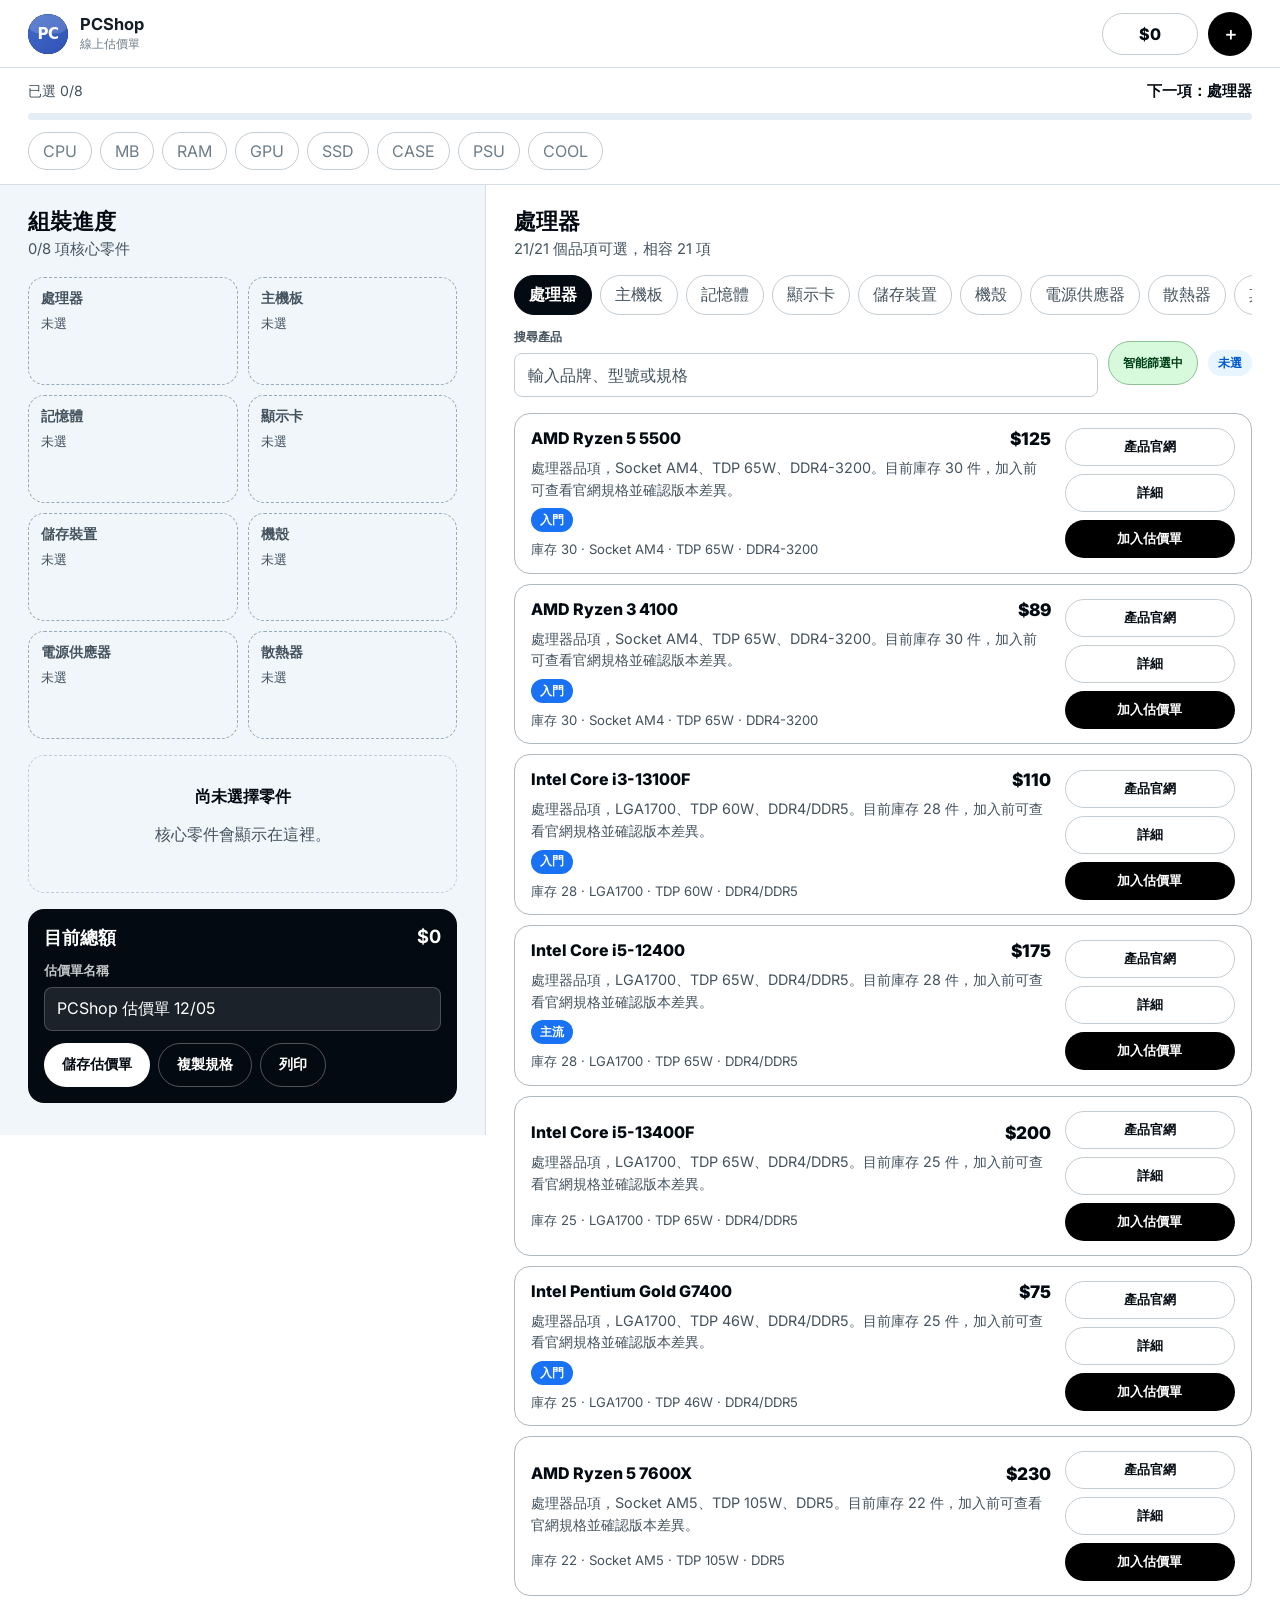
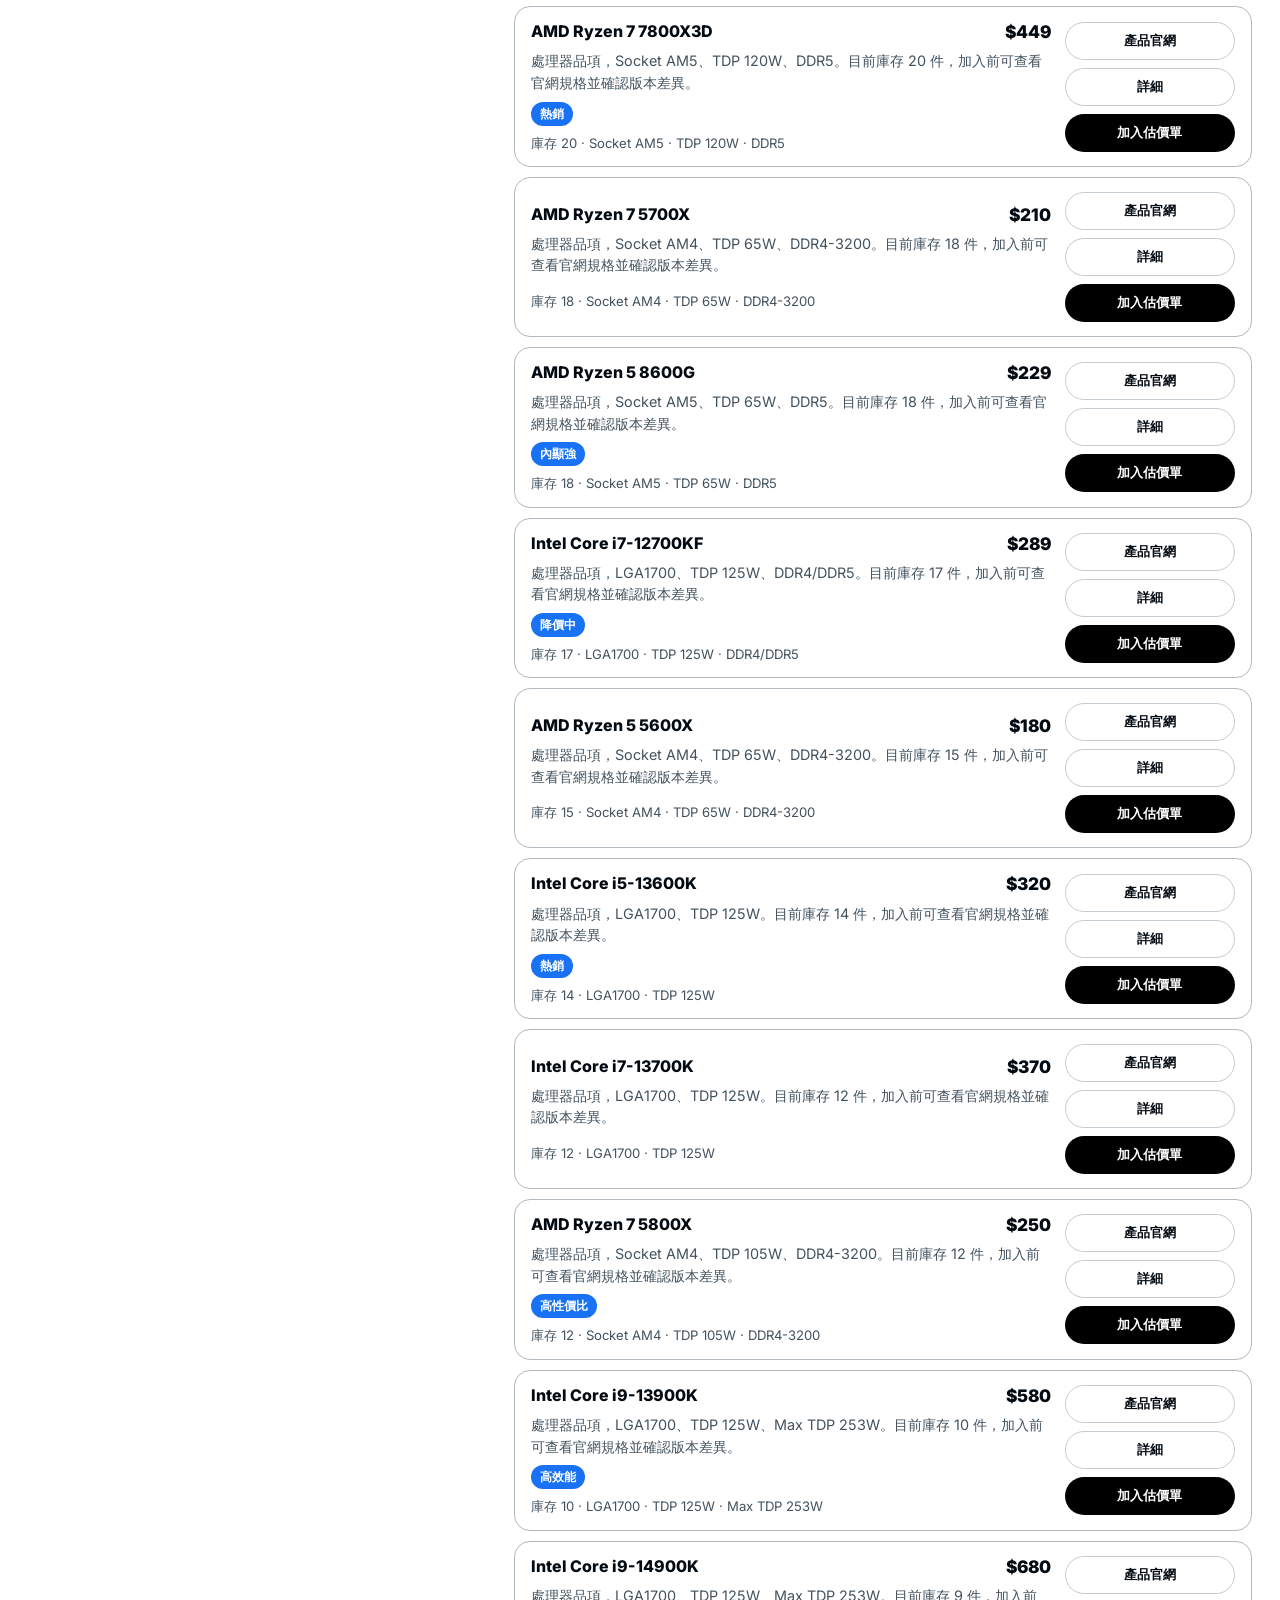
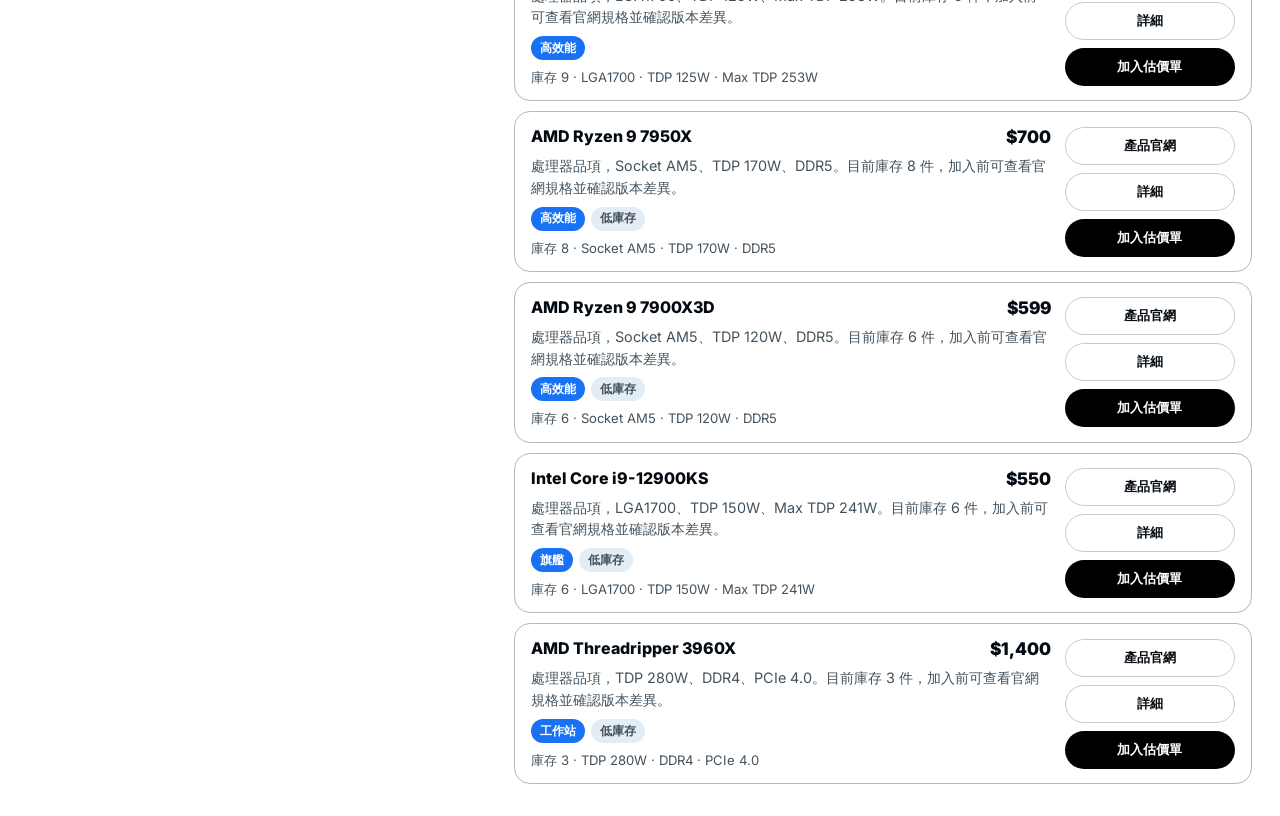
==== commit f50e158d: "Remove copyrighted brand text" ====
--- a/index.html
+++ b/index.html
@@ -3,7 +3,7 @@
   <head>
     <meta charset="UTF-8" />
     <meta name="viewport" content="width=device-width, initial-scale=1.0" />
-    <title>PCShop · 泓達電腦 線上估價單</title>
+    <title>PCShop 線上估價單</title>
     <link rel="icon" href="assets/logo-mark.svg" type="image/svg+xml" />
     <link rel="stylesheet" href="colors_and_type.css" />
     <link rel="stylesheet" href="styles.css" />
@@ -11,11 +11,11 @@
   <body data-view="picker">
     <div class="app-frame">
       <header class="topbar">
-        <a class="brand" href="#" aria-label="PCShop · 泓達電腦 線上估價單首頁">
+        <a class="brand" href="#" aria-label="PCShop 線上估價單首頁">
           <img class="brand-mark" src="assets/logo-mark.svg" alt="" aria-hidden="true" width="40" height="40" />
           <span>
             <strong>PCShop</strong>
-            <small>泓達電腦 · 線上估價單</small>
+            <small>線上估價單</small>
           </span>
         </a>
         <div class="topbar-actions">
--- a/colors_and_type.css
+++ b/colors_and_type.css
@@ -1,7 +1,7 @@
 /* =========================================================================
-   泓達電腦 · PCShop 線上估價單 — 設計基礎 (Design Tokens)
+   PCShop 線上估價單 — 設計基礎 (Design Tokens)
    設計語彙：沉穩、精準、守護 (calm / precise / protective)
-   來源：Claude Design「泓達電腦 PCShop 設計系統」之 colors_and_type.css。
+   來源：PCShop 設計系統之 colors_and_type.css。
    色彩以 oklch 定義，行動優先、WCAG AA 對比。調整外觀請優先改本檔 :root。
    ========================================================================= */
 
--- a/styles.css
+++ b/styles.css
@@ -336,27 +336,41 @@
   display: flex;
   align-items: center;
   justify-content: space-between;
+  flex-wrap: wrap;
   gap: 10px;
 }
 
-.switch-control {
-  display: inline-flex;
-  align-items: center;
+.search-control {
+  position: relative;
+  display: grid;
+  flex: 1 1 260px;
+  gap: 7px;
+  min-width: min(100%, 260px);
+}
+
+.search-control span {
+  color: var(--muted);
+  font-size: 0.78rem;
+  font-weight: 750;
+}
+
+.search-control input {
+  width: 100%;
   min-height: var(--tap);
-  gap: 9px;
-  color: var(--muted);
-  font-size: 0.9rem;
-}
-
-.switch-control input {
-  width: 18px;
-  height: 18px;
-  accent-color: var(--primary);
+  padding: 10px 13px;
+  border: 1px solid var(--hairline);
+  border-radius: var(--radius);
+  background: var(--canvas);
+  color: var(--ink-deep);
+}
+
+.search-control input::placeholder {
+  color: var(--muted);
 }
 
 .product-list {
   display: grid;
-  gap: 12px;
+  gap: 10px;
 }
 
 .product-card,
@@ -369,6 +383,7 @@
 
 .product-card {
   overflow: hidden;
+  border-color: oklch(0.78 0.014 240);
   transition: border-color 160ms cubic-bezier(0.22, 1, 0.36, 1), background-color 160ms cubic-bezier(0.22, 1, 0.36, 1), transform 160ms cubic-bezier(0.22, 1, 0.36, 1);
 }
 
@@ -395,10 +410,11 @@
 
 .product-summary {
   display: grid;
-  grid-template-columns: 88px minmax(0, 1fr);
-  gap: 13px;
-  min-height: 118px;
-  padding: 12px;
+  grid-template-columns: minmax(0, 1fr) auto;
+  align-items: center;
+  gap: 14px;
+  min-height: 112px;
+  padding: 14px 16px;
 }
 
 .product-art {
@@ -455,16 +471,16 @@
   display: flex;
   align-items: flex-start;
   justify-content: space-between;
-  gap: 8px;
+  gap: 12px;
 }
 
 .product-title-line h3 {
   min-width: 0;
   margin: 0;
   color: var(--ink-deep);
-  font-size: 0.98rem;
-  font-weight: 700;
-  line-height: 1.28;
+  font-size: 1rem;
+  font-weight: 800;
+  line-height: 1.32;
   overflow-wrap: anywhere;
   text-wrap: pretty;
 }
@@ -472,9 +488,19 @@
 .price {
   flex: 0 0 auto;
   color: var(--ink-deep);
-  font-size: 1.02rem;
+  font-size: 1.08rem;
   font-weight: 850;
   white-space: nowrap;
+}
+
+.product-description,
+.detail-copy {
+  margin: 8px 0 0;
+  max-width: 72ch;
+  color: var(--muted);
+  font-size: 0.9rem;
+  line-height: 1.5;
+  text-wrap: pretty;
 }
 
 .badges,
@@ -491,6 +517,7 @@
 
 .badge,
 .chip,
+.filter-state-button,
 .status-pill {
   display: inline-flex;
   align-items: center;
@@ -529,14 +556,45 @@
 
 .status-pill {
   padding: 7px 10px;
+  flex: 0 0 auto;
   background: var(--surface-blue);
   color: var(--primary-deep);
 }
 
+.filter-state-button {
+  justify-content: center;
+  flex: 0 0 auto;
+  min-height: var(--tap);
+  padding: 9px 14px;
+  border: 1px solid var(--hairline);
+  background: var(--canvas);
+  color: var(--muted);
+  transition: border-color 160ms cubic-bezier(0.22, 1, 0.36, 1), background-color 160ms cubic-bezier(0.22, 1, 0.36, 1), color 160ms cubic-bezier(0.22, 1, 0.36, 1);
+}
+
+.filter-state-button:hover {
+  border-color: oklch(0.68 0.055 250);
+  background: var(--surface);
+  color: var(--ink);
+}
+
+.filter-state-button.is-on {
+  border-color: oklch(0.76 0.08 150);
+  background: var(--success-soft);
+  color: oklch(0.32 0.09 150);
+}
+
+.filter-state-button.is-off {
+  border-color: oklch(0.8 0.12 82);
+  background: var(--warning-soft);
+  color: oklch(0.34 0.085 72);
+}
+
 .stock-line {
   margin: 8px 0 0;
   color: var(--muted);
   font-size: 0.82rem;
+  line-height: 1.4;
 }
 
 .card-actions,
@@ -549,8 +607,10 @@
 }
 
 .card-actions {
-  grid-column: 1 / -1;
+  flex: 0 0 auto;
   justify-content: flex-end;
+  align-self: stretch;
+  max-width: 178px;
 }
 
 .primary-button,
@@ -570,6 +630,21 @@
   white-space: nowrap;
 }
 
+.product-card .card-actions {
+  display: grid;
+  align-content: center;
+  grid-template-columns: 1fr;
+  width: 170px;
+}
+
+.product-card .card-actions .primary-button,
+.product-card .card-actions .ghost-button {
+  width: 100%;
+  min-height: 38px;
+  padding: 8px 12px;
+  font-size: 0.84rem;
+}
+
 .primary-button {
   border: 0;
   background: var(--black-button);
@@ -607,7 +682,11 @@
 .product-extra {
   display: grid;
   gap: 14px;
-  padding: 0 12px 12px;
+  padding: 0 16px 16px;
+}
+
+.product-extra .detail-copy {
+  margin-top: 0;
 }
 
 .mini-gallery {
@@ -687,14 +766,15 @@
 
 .part-slot {
   display: grid;
-  align-content: space-between;
-  min-height: 100px;
-  padding: 12px;
+  grid-template-rows: 1fr auto;
+  min-height: 108px;
+  padding: 0;
   border: 1px dashed oklch(0.73 0.03 240);
   border-radius: var(--radius-lg);
   background: var(--surface);
   color: var(--muted);
   text-align: left;
+  overflow: hidden;
 }
 
 .part-slot.is-filled {
@@ -704,6 +784,19 @@
   color: var(--ink-deep);
 }
 
+.part-slot-main {
+  display: grid;
+  grid-template-rows: auto 1fr auto;
+  gap: 8px;
+  width: 100%;
+  min-height: 82px;
+  padding: 12px;
+  border: 0;
+  background: transparent;
+  color: inherit;
+  text-align: left;
+}
+
 .part-slot b {
   display: block;
   font-size: 0.86rem;
@@ -711,9 +804,42 @@
 
 .part-slot span {
   display: block;
-  margin-top: 8px;
   font-size: 0.8rem;
   line-height: 1.3;
+}
+
+.part-slot strong {
+  display: block;
+  justify-self: end;
+  color: var(--ink-deep);
+  font-size: 0.96rem;
+  font-variant-numeric: tabular-nums;
+  line-height: 1;
+}
+
+.slot-actions {
+  display: grid;
+  grid-template-columns: repeat(2, minmax(0, 1fr));
+  gap: 1px;
+  border-top: 1px solid oklch(0.82 0.03 248);
+  background: oklch(0.82 0.03 248);
+}
+
+.slot-action {
+  min-height: 34px;
+  border: 0;
+  background: oklch(1 0 0 / 0.72);
+  color: var(--ink-deep);
+  font-size: 0.8rem;
+  font-weight: 800;
+}
+
+.slot-action:hover {
+  background: white;
+}
+
+.slot-action.is-danger {
+  color: oklch(0.36 0.13 22);
 }
 
 .selected-list,
@@ -989,11 +1115,7 @@
 
 @media (min-width: 720px) {
   .product-list {
-    grid-template-columns: repeat(2, minmax(0, 1fr));
-  }
-
-  .product-summary {
-    grid-template-columns: 104px minmax(0, 1fr);
+    grid-template-columns: minmax(0, 1fr);
   }
 }
 
@@ -1053,7 +1175,7 @@
   }
 
   .product-list {
-    grid-template-columns: repeat(2, minmax(280px, 1fr));
+    grid-template-columns: minmax(0, 1fr);
   }
 
   .dialog-grid {
@@ -1061,3 +1183,30 @@
     align-items: start;
   }
 }
+
+@media (max-width: 620px) {
+  .product-summary {
+    grid-template-columns: minmax(0, 1fr);
+  }
+
+  .product-title-line {
+    display: grid;
+  }
+
+  .price {
+    justify-self: start;
+  }
+
+  .product-card .card-actions {
+    grid-template-columns: repeat(3, minmax(0, 1fr));
+    width: 100%;
+    max-width: none;
+  }
+
+  .product-card .card-actions .primary-button,
+  .product-card .card-actions .ghost-button {
+    min-width: 0;
+    padding-inline: 8px;
+    white-space: normal;
+  }
+}
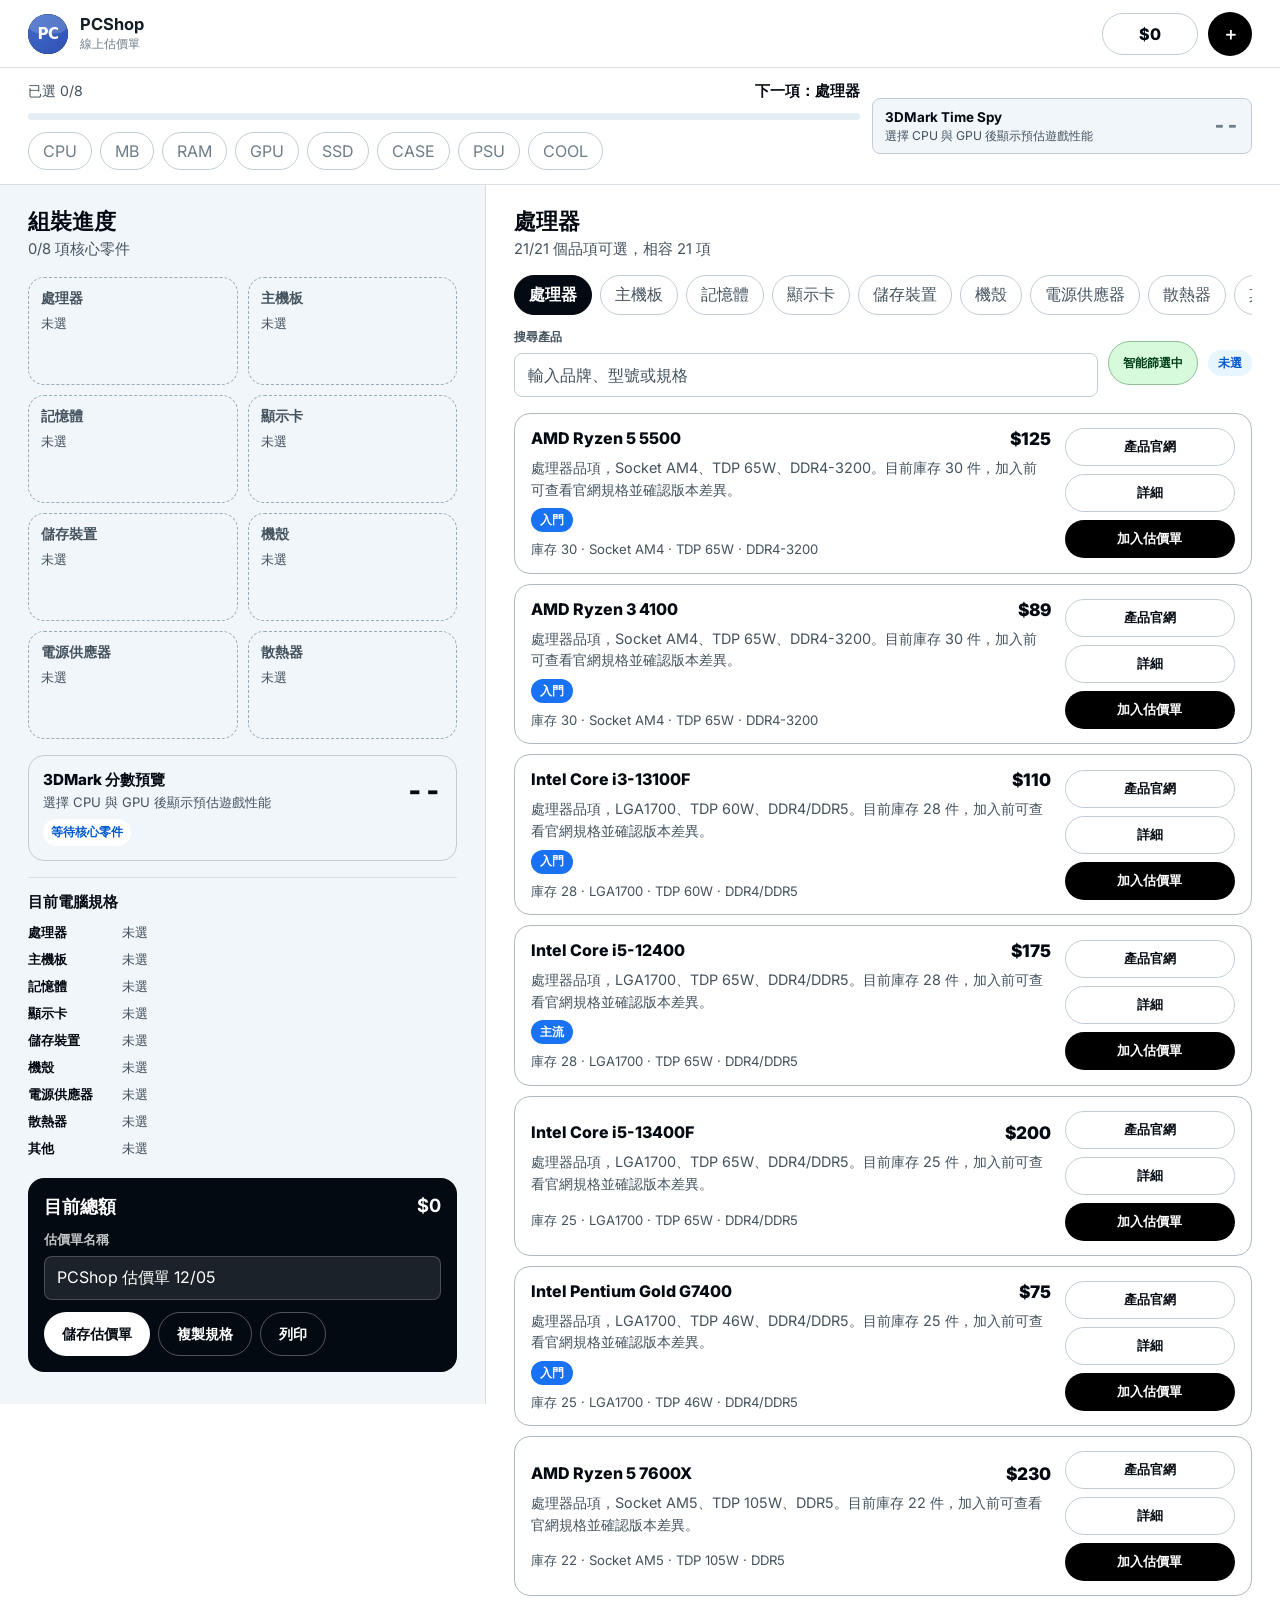
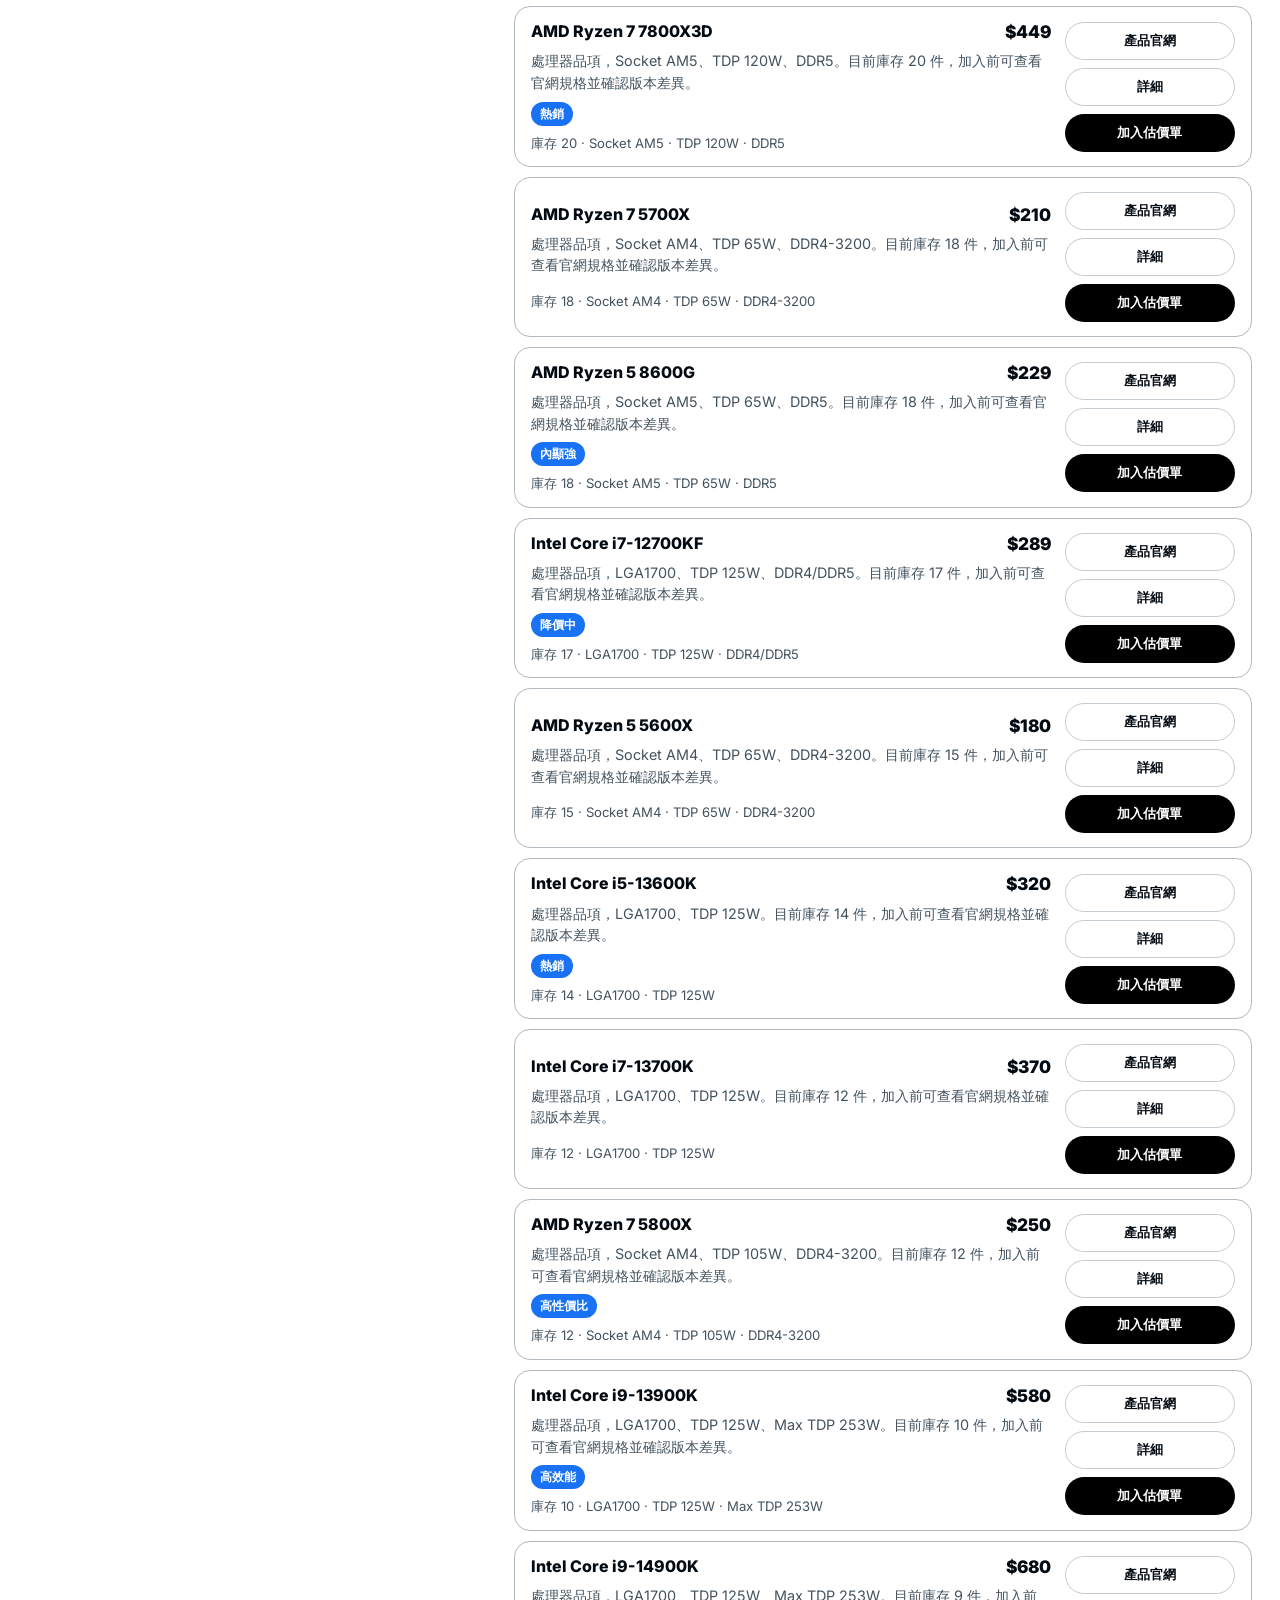
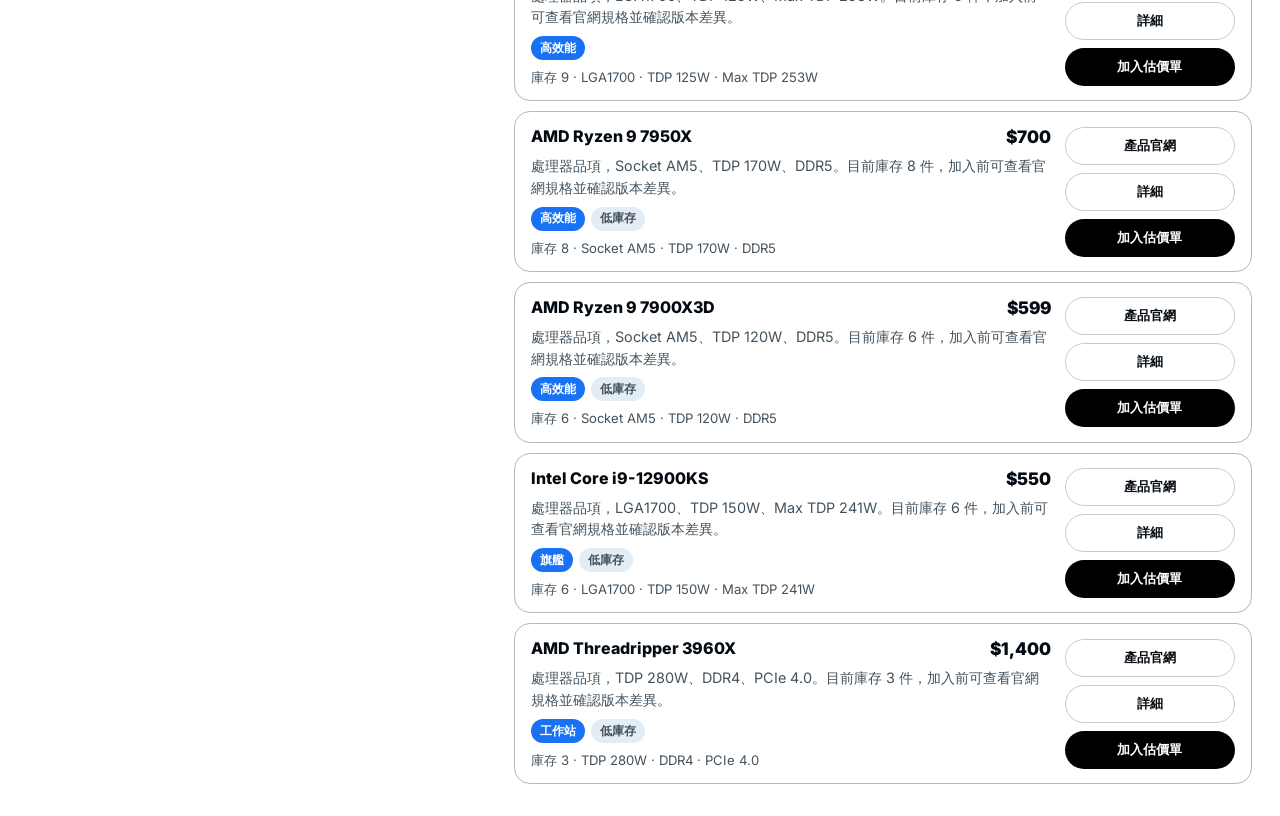
==== commit 551e1b00: "Add benchmark preview and maintenance rules" ====
--- a/index.html
+++ b/index.html
@@ -34,6 +34,7 @@
         <div class="progress-meter" aria-hidden="true">
           <span id="progressFill"></span>
         </div>
+        <div id="progressBenchmark" class="progress-benchmark" aria-live="polite"></div>
         <div id="progressSteps" class="progress-steps"></div>
       </section>
 
@@ -44,6 +45,8 @@
         <section id="workspace" class="workspace" aria-label="挑選零件"></section>
       </main>
     </div>
+
+    <section id="printQuote" class="print-quote" aria-hidden="true"></section>
 
     <nav class="bottom-nav" aria-label="主要導覽">
       <button type="button" data-view-target="overview" aria-label="組裝進度">
--- a/styles.css
+++ b/styles.css
@@ -208,6 +208,63 @@
   transition: width 180ms cubic-bezier(0.22, 1, 0.36, 1);
 }
 
+.progress-benchmark {
+  min-width: 0;
+}
+
+.benchmark-preview {
+  display: grid;
+  grid-template-columns: minmax(0, 1fr) auto;
+  align-items: center;
+  width: 100%;
+  min-height: 54px;
+  gap: 12px;
+  padding: 10px 12px;
+  border: 1px solid var(--hairline);
+  border-radius: var(--radius);
+  background: var(--surface);
+  color: var(--ink);
+  text-align: left;
+}
+
+.benchmark-preview:hover {
+  border-color: oklch(0.68 0.055 250);
+  background: var(--primary-soft);
+}
+
+.benchmark-preview span {
+  display: grid;
+  min-width: 0;
+  gap: 3px;
+}
+
+.benchmark-preview b {
+  color: var(--ink-deep);
+  font-size: 0.84rem;
+  line-height: 1.2;
+}
+
+.benchmark-preview small {
+  overflow: hidden;
+  color: var(--muted);
+  font-size: 0.76rem;
+  line-height: 1.3;
+  text-overflow: ellipsis;
+  white-space: nowrap;
+}
+
+.benchmark-preview strong {
+  color: var(--ink-deep);
+  font-size: 1.24rem;
+  font-weight: 850;
+  font-variant-numeric: tabular-nums;
+  line-height: 1;
+}
+
+.benchmark-preview.is-pending strong {
+  color: var(--subtle);
+}
+
 .progress-steps,
 .category-tabs {
   display: flex;
@@ -255,7 +312,7 @@
 
 .notice {
   position: sticky;
-  top: 166px;
+  top: 232px;
   z-index: 26;
   margin: 0;
   padding: 12px 16px;
@@ -764,6 +821,62 @@
   margin-bottom: 16px;
 }
 
+.benchmark-panel {
+  display: grid;
+  grid-template-columns: minmax(0, 1fr) auto;
+  align-items: center;
+  gap: 8px 14px;
+  margin-bottom: 16px;
+  padding: 14px;
+  border: 1px solid var(--hairline);
+  border-radius: var(--radius-lg);
+  background: var(--surface);
+}
+
+.benchmark-panel.has-score {
+  border-color: oklch(0.73 0.07 252);
+  background: var(--primary-soft);
+}
+
+.benchmark-panel h3,
+.benchmark-panel p {
+  margin: 0;
+}
+
+.benchmark-panel h3 {
+  color: var(--ink-deep);
+  font-size: 0.95rem;
+  font-weight: 800;
+  line-height: 1.25;
+}
+
+.benchmark-panel p {
+  margin-top: 4px;
+  color: var(--muted);
+  font-size: 0.82rem;
+  line-height: 1.4;
+  overflow-wrap: anywhere;
+}
+
+.benchmark-panel strong {
+  color: var(--ink-deep);
+  font-size: 1.7rem;
+  font-weight: 850;
+  font-variant-numeric: tabular-nums;
+  line-height: 1;
+}
+
+.benchmark-panel > span {
+  grid-column: 1 / -1;
+  justify-self: start;
+  padding: 5px 8px;
+  border-radius: var(--pill);
+  background: var(--canvas);
+  color: var(--primary-deep);
+  font-size: 0.76rem;
+  font-weight: 800;
+}
+
 .part-slot {
   display: grid;
   grid-template-rows: 1fr auto;
@@ -848,6 +961,48 @@
   gap: 10px;
 }
 
+.current-quote-card {
+  display: grid;
+  gap: 14px;
+  margin-bottom: 18px;
+  padding: 16px;
+  border: 1px solid var(--hairline);
+  border-radius: var(--radius-lg);
+  background: var(--surface);
+}
+
+.current-quote-card-header,
+.quote-list-title {
+  display: flex;
+  align-items: flex-start;
+  justify-content: space-between;
+  gap: 12px;
+}
+
+.current-quote-card h2,
+.quote-list-title h2 {
+  margin: 0;
+  color: var(--ink-deep);
+  font-size: 1rem;
+  line-height: 1.25;
+}
+
+.current-quote-card p,
+.quote-list-title p {
+  margin: 4px 0 0;
+  color: var(--muted);
+  font-size: 0.84rem;
+  line-height: 1.35;
+}
+
+.current-quote-card-header strong {
+  flex: 0 0 auto;
+  color: var(--ink-deep);
+  font-size: 1.18rem;
+  font-variant-numeric: tabular-nums;
+  line-height: 1.1;
+}
+
 .selected-row,
 .quote-row {
   display: grid;
@@ -881,6 +1036,54 @@
   font-size: 0.84rem;
   line-height: 1.35;
   overflow-wrap: anywhere;
+}
+
+.build-specs {
+  display: grid;
+  gap: 10px;
+  margin-top: 2px;
+  padding: 14px 0 4px;
+  border-top: 1px solid var(--hairline-soft);
+}
+
+.build-specs h3 {
+  margin: 0;
+  color: var(--ink-deep);
+  font-size: 0.95rem;
+  font-weight: 750;
+}
+
+.build-specs dl {
+  display: grid;
+  gap: 8px;
+  margin: 0;
+}
+
+.build-specs div {
+  display: grid;
+  grid-template-columns: 84px minmax(0, 1fr);
+  gap: 10px;
+}
+
+.build-specs dt {
+  color: var(--ink-deep);
+  font-size: 0.82rem;
+  font-weight: 800;
+  line-height: 1.45;
+}
+
+.build-specs dd {
+  margin: 0;
+  color: var(--muted);
+  font-size: 0.82rem;
+  line-height: 1.45;
+  overflow-wrap: anywhere;
+}
+
+.build-specs.is-quote-tab {
+  margin-top: 0;
+  padding: 0;
+  border-top: 0;
 }
 
 .quote-total {
@@ -961,6 +1164,10 @@
   border-top: 1px solid var(--hairline-soft);
   background: oklch(1 0 0 / 0.96);
   backdrop-filter: blur(14px);
+}
+
+.print-quote {
+  display: none;
 }
 
 .bottom-nav button {
@@ -1114,6 +1321,22 @@
 }
 
 @media (min-width: 720px) {
+  .progress-strip {
+    grid-template-columns: minmax(0, 1fr) minmax(280px, 380px);
+    align-items: center;
+  }
+
+  .progress-copy,
+  .progress-meter,
+  .progress-steps {
+    grid-column: 1;
+  }
+
+  .progress-benchmark {
+    grid-column: 2;
+    grid-row: 1 / span 3;
+  }
+
   .product-list {
     grid-template-columns: minmax(0, 1fr);
   }
@@ -1210,3 +1433,103 @@
     white-space: normal;
   }
 }
+
+@media print {
+  @page {
+    margin: 16mm;
+  }
+
+  html,
+  body {
+    min-height: auto;
+    background: white;
+    color: black;
+  }
+
+  body * {
+    visibility: hidden !important;
+  }
+
+  .print-quote,
+  .print-quote * {
+    visibility: visible !important;
+  }
+
+  .app-frame,
+  .bottom-nav,
+  .product-dialog,
+  .notice {
+    display: none !important;
+  }
+
+  .print-quote {
+    display: block;
+    position: static;
+    width: auto;
+    color: black;
+    font-family: "SF Pro Text", -apple-system, BlinkMacSystemFont, "Segoe UI", sans-serif;
+  }
+
+  .print-sheet {
+    display: grid;
+    gap: 14px;
+  }
+
+  .print-sheet h1 {
+    margin: 0 0 6px;
+    color: black;
+    font-size: 20pt;
+    line-height: 1.2;
+  }
+
+  .print-specs {
+    display: grid;
+    gap: 0;
+    margin: 0;
+    border-top: 1px solid black;
+  }
+
+  .print-specs div {
+    display: grid;
+    grid-template-columns: 32mm minmax(0, 1fr);
+    gap: 8mm;
+    padding: 7px 0;
+    border-bottom: 1px solid black;
+    break-inside: avoid;
+  }
+
+  .print-specs dt,
+  .print-specs dd {
+    margin: 0;
+    color: black;
+    font-size: 10.5pt;
+    line-height: 1.45;
+  }
+
+  .print-specs dt {
+    font-weight: 700;
+  }
+
+  .print-benchmark,
+  .print-total,
+  .print-sheet footer p {
+    margin: 0;
+    color: black;
+    font-size: 11pt;
+    line-height: 1.45;
+  }
+
+  .print-total {
+    padding-top: 4px;
+    font-size: 15pt;
+    font-weight: 800;
+  }
+
+  .print-sheet footer {
+    display: grid;
+    gap: 4px;
+    margin-top: 12px;
+    padding-top: 10px;
+    border-top: 1px solid black;
+  }
+}
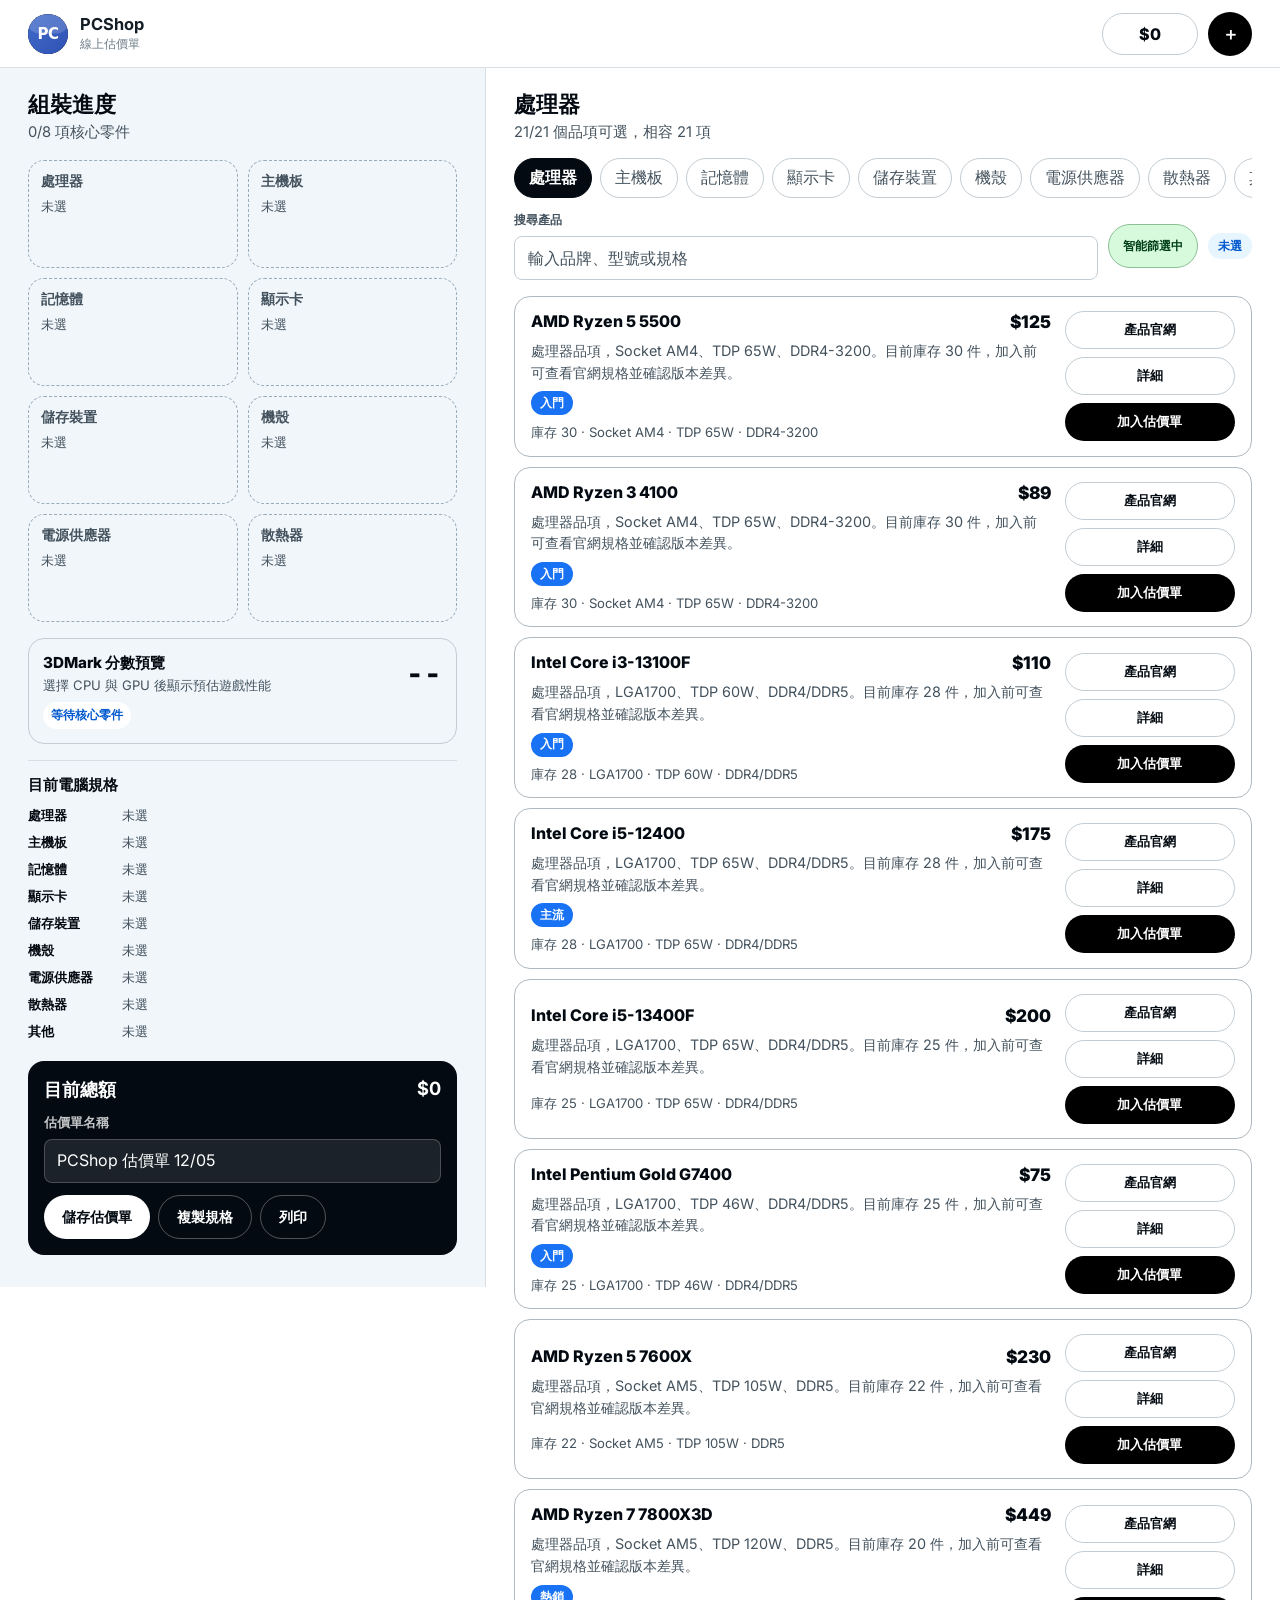
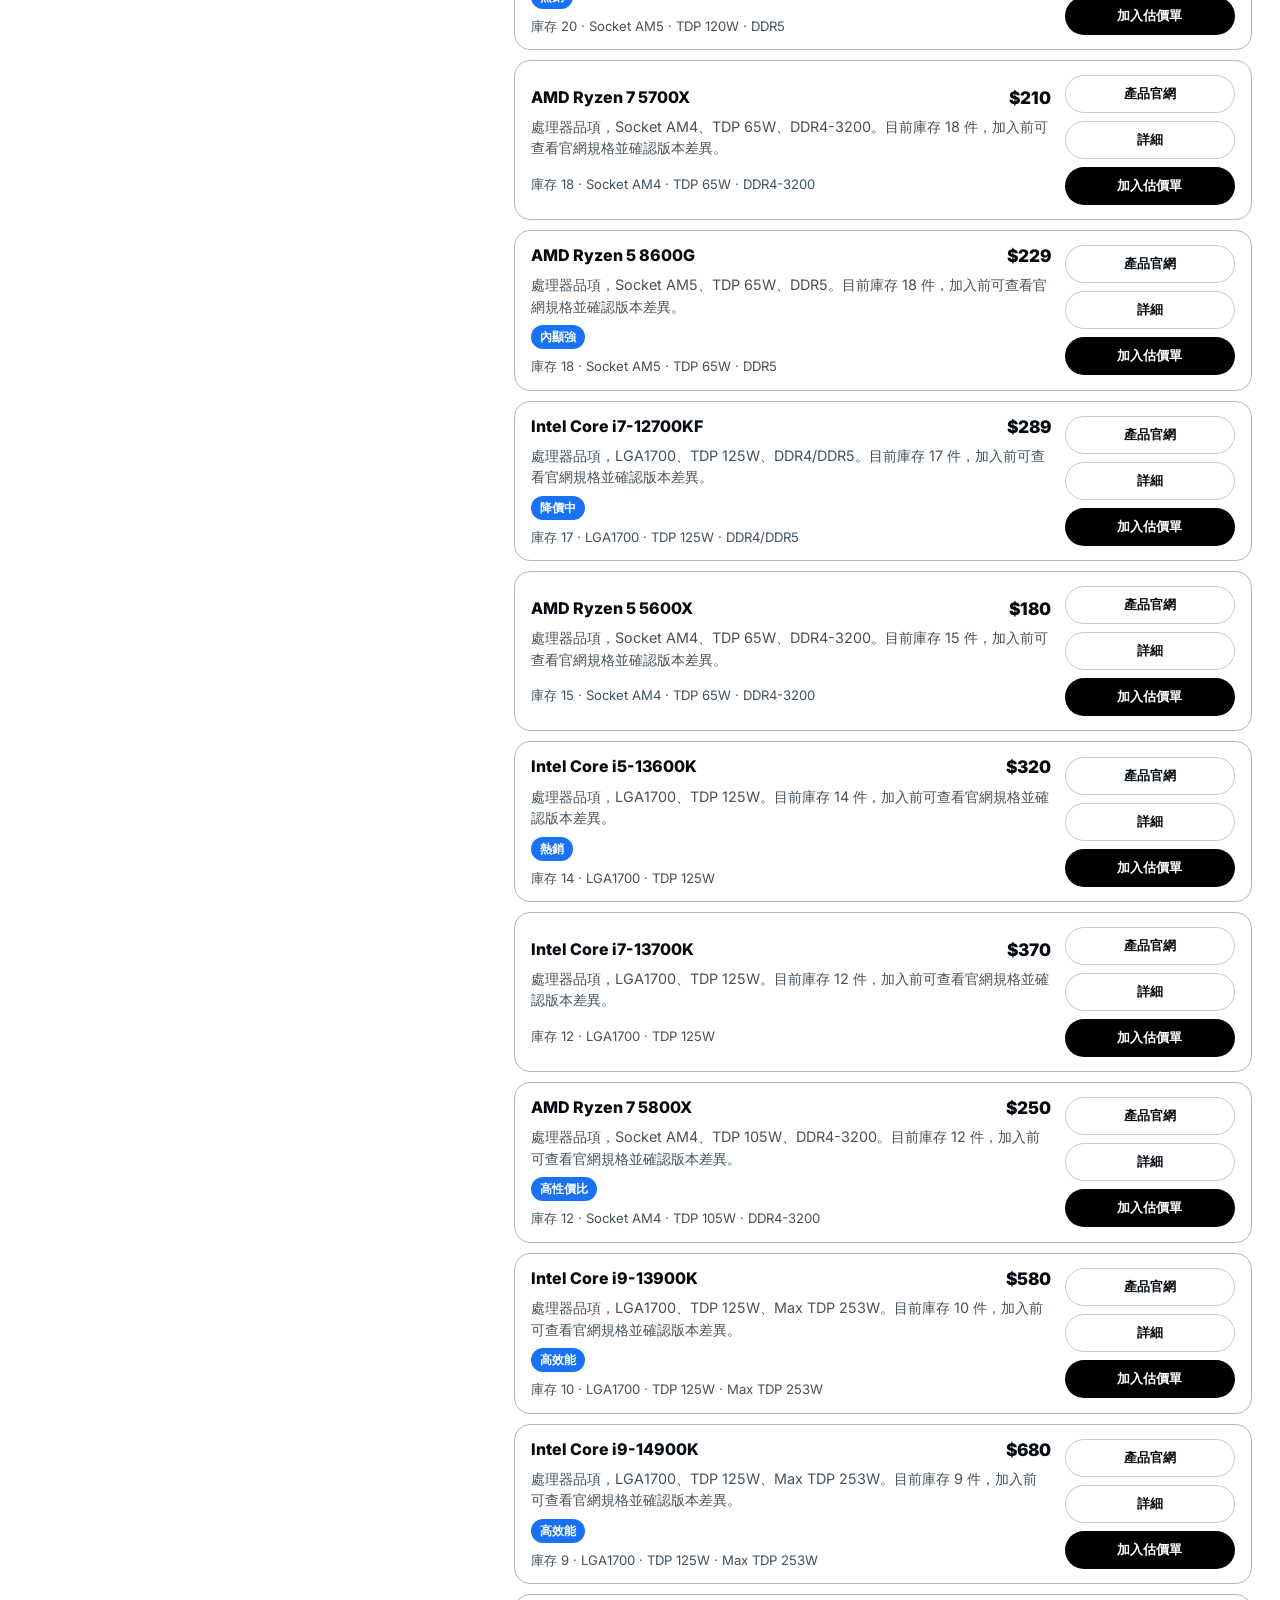
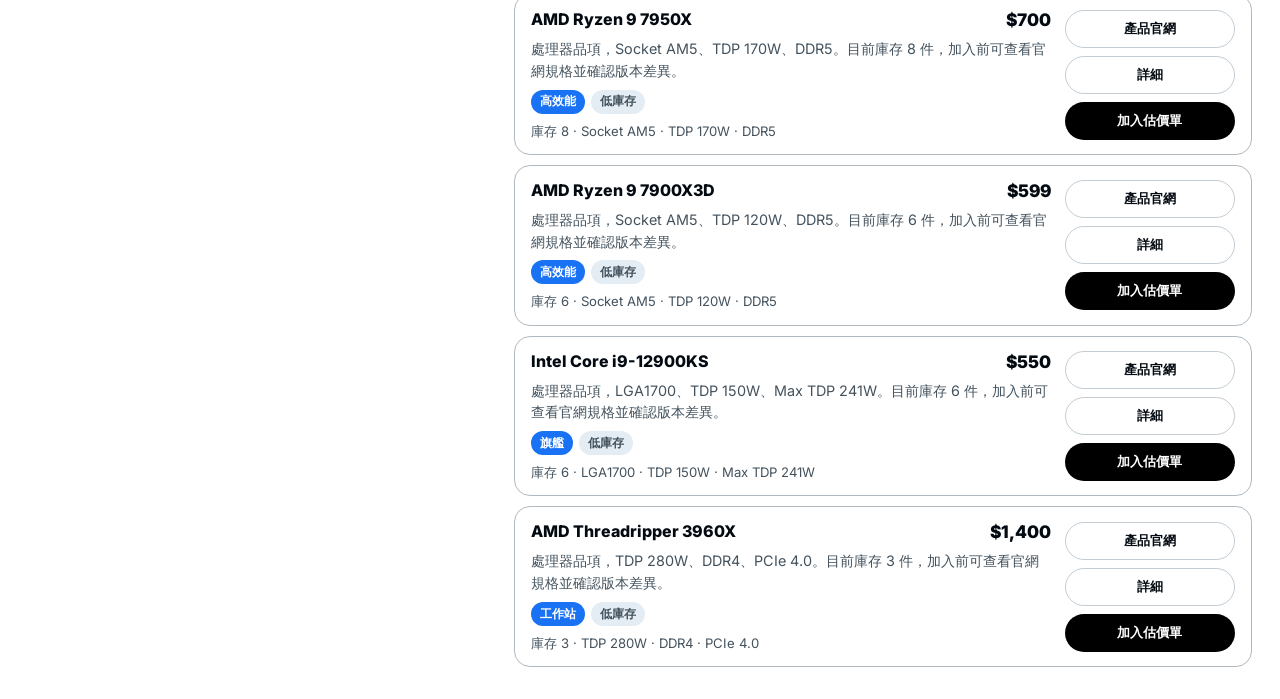
==== commit 483e6fe9: "Remove top progress strip" ====
--- a/index.html
+++ b/index.html
@@ -25,18 +25,6 @@
           </button>
         </div>
       </header>
-
-      <section class="progress-strip" aria-label="組裝進度">
-        <div class="progress-copy">
-          <span id="progressCount">已選 0/8</span>
-          <strong id="progressHint">先選擇處理器</strong>
-        </div>
-        <div class="progress-meter" aria-hidden="true">
-          <span id="progressFill"></span>
-        </div>
-        <div id="progressBenchmark" class="progress-benchmark" aria-live="polite"></div>
-        <div id="progressSteps" class="progress-steps"></div>
-      </section>
 
       <div id="notice" class="notice" hidden></div>
 
--- a/styles.css
+++ b/styles.css
@@ -164,108 +164,6 @@
   background: var(--primary-deep);
 }
 
-.progress-strip {
-  position: sticky;
-  top: 68px;
-  z-index: 24;
-  display: grid;
-  gap: 12px;
-  padding: 14px 16px;
-  background: oklch(1 0 0 / 0.94);
-  border-bottom: 1px solid var(--hairline-soft);
-  backdrop-filter: blur(14px);
-}
-
-.progress-copy {
-  display: flex;
-  align-items: baseline;
-  justify-content: space-between;
-  gap: 12px;
-  color: var(--muted);
-  font-size: 0.88rem;
-}
-
-.progress-copy strong {
-  color: var(--ink-deep);
-  font-size: 0.93rem;
-  text-align: right;
-  text-wrap: balance;
-}
-
-.progress-meter {
-  height: 7px;
-  overflow: hidden;
-  border-radius: var(--pill);
-  background: var(--surface-strong);
-}
-
-.progress-meter span {
-  display: block;
-  width: 0%;
-  height: 100%;
-  border-radius: inherit;
-  background: var(--primary);
-  transition: width 180ms cubic-bezier(0.22, 1, 0.36, 1);
-}
-
-.progress-benchmark {
-  min-width: 0;
-}
-
-.benchmark-preview {
-  display: grid;
-  grid-template-columns: minmax(0, 1fr) auto;
-  align-items: center;
-  width: 100%;
-  min-height: 54px;
-  gap: 12px;
-  padding: 10px 12px;
-  border: 1px solid var(--hairline);
-  border-radius: var(--radius);
-  background: var(--surface);
-  color: var(--ink);
-  text-align: left;
-}
-
-.benchmark-preview:hover {
-  border-color: oklch(0.68 0.055 250);
-  background: var(--primary-soft);
-}
-
-.benchmark-preview span {
-  display: grid;
-  min-width: 0;
-  gap: 3px;
-}
-
-.benchmark-preview b {
-  color: var(--ink-deep);
-  font-size: 0.84rem;
-  line-height: 1.2;
-}
-
-.benchmark-preview small {
-  overflow: hidden;
-  color: var(--muted);
-  font-size: 0.76rem;
-  line-height: 1.3;
-  text-overflow: ellipsis;
-  white-space: nowrap;
-}
-
-.benchmark-preview strong {
-  color: var(--ink-deep);
-  font-size: 1.24rem;
-  font-weight: 850;
-  font-variant-numeric: tabular-nums;
-  line-height: 1;
-}
-
-.benchmark-preview.is-pending strong {
-  color: var(--subtle);
-}
-
-.progress-steps,
 .category-tabs {
   display: flex;
   gap: 8px;
@@ -274,12 +172,10 @@
   -webkit-overflow-scrolling: touch;
 }
 
-.progress-steps::-webkit-scrollbar,
 .category-tabs::-webkit-scrollbar {
   display: none;
 }
 
-.step-button,
 .category-tab {
   min-height: 36px;
   padding: 8px 14px;
@@ -290,7 +186,6 @@
   white-space: nowrap;
 }
 
-.step-button:hover,
 .category-tab:hover,
 .ghost-button:hover,
 .secondary-button:hover {
@@ -298,7 +193,6 @@
   background: var(--surface);
 }
 
-.step-button.is-selected,
 .category-tab.is-active {
   border-color: var(--ink-deep);
   background: var(--ink-deep);
@@ -306,13 +200,9 @@
   font-weight: 750;
 }
 
-.step-button.is-empty {
-  color: var(--subtle);
-}
-
 .notice {
   position: sticky;
-  top: 232px;
+  top: 68px;
   z-index: 26;
   margin: 0;
   padding: 12px 16px;
@@ -1321,22 +1211,6 @@
 }
 
 @media (min-width: 720px) {
-  .progress-strip {
-    grid-template-columns: minmax(0, 1fr) minmax(280px, 380px);
-    align-items: center;
-  }
-
-  .progress-copy,
-  .progress-meter,
-  .progress-steps {
-    grid-column: 1;
-  }
-
-  .progress-benchmark {
-    grid-column: 2;
-    grid-row: 1 / span 3;
-  }
-
   .product-list {
     grid-template-columns: minmax(0, 1fr);
   }
@@ -1351,13 +1225,8 @@
     padding-inline: 28px;
   }
 
-  .progress-strip {
+  .notice {
     top: 68px;
-    padding-inline: 28px;
-  }
-
-  .notice {
-    top: 166px;
     padding-inline: 28px;
   }
 
@@ -1373,9 +1242,9 @@
   body[data-view="saved"] .overview-panel,
   body[data-view="overview"] .overview-panel {
     position: sticky;
-    top: 166px;
+    top: 68px;
     display: block;
-    min-height: calc(100vh - 166px);
+    min-height: calc(100vh - 68px);
     border-right: 1px solid var(--hairline-soft);
     background: var(--surface);
   }
